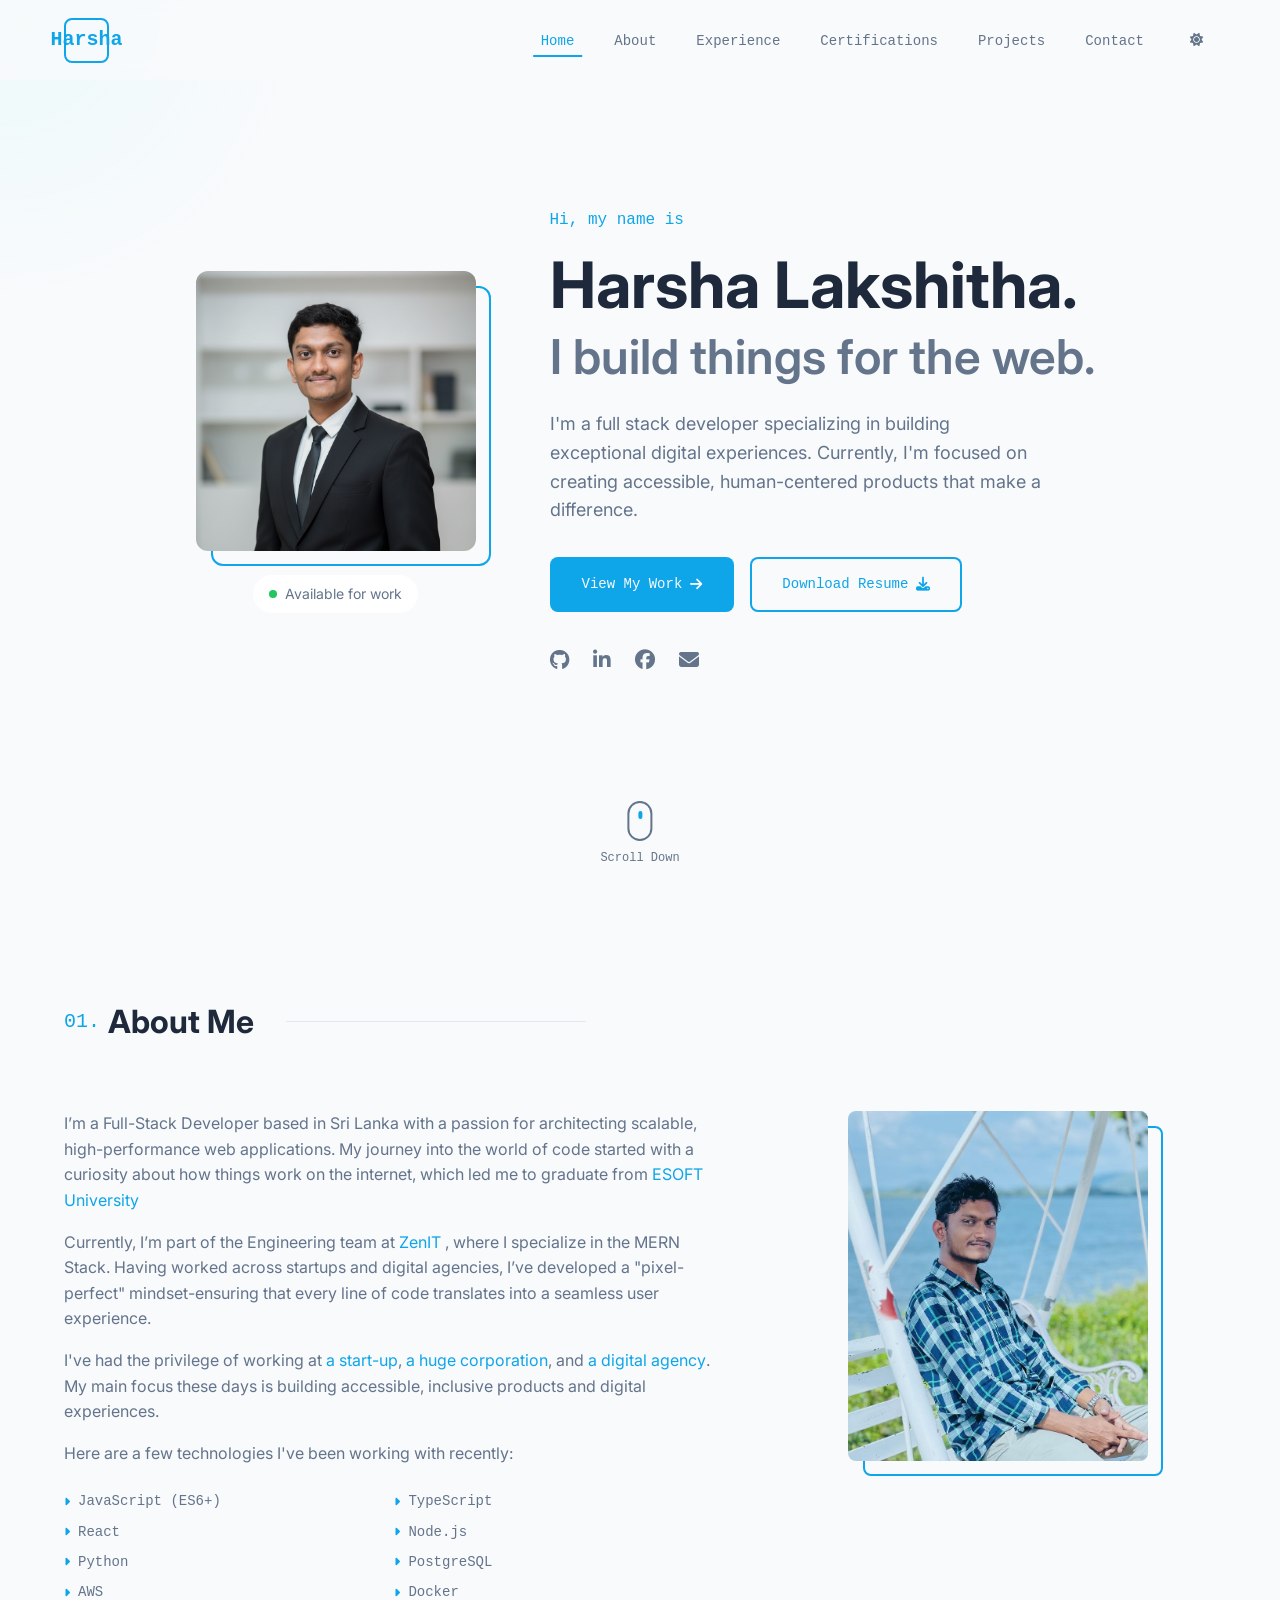
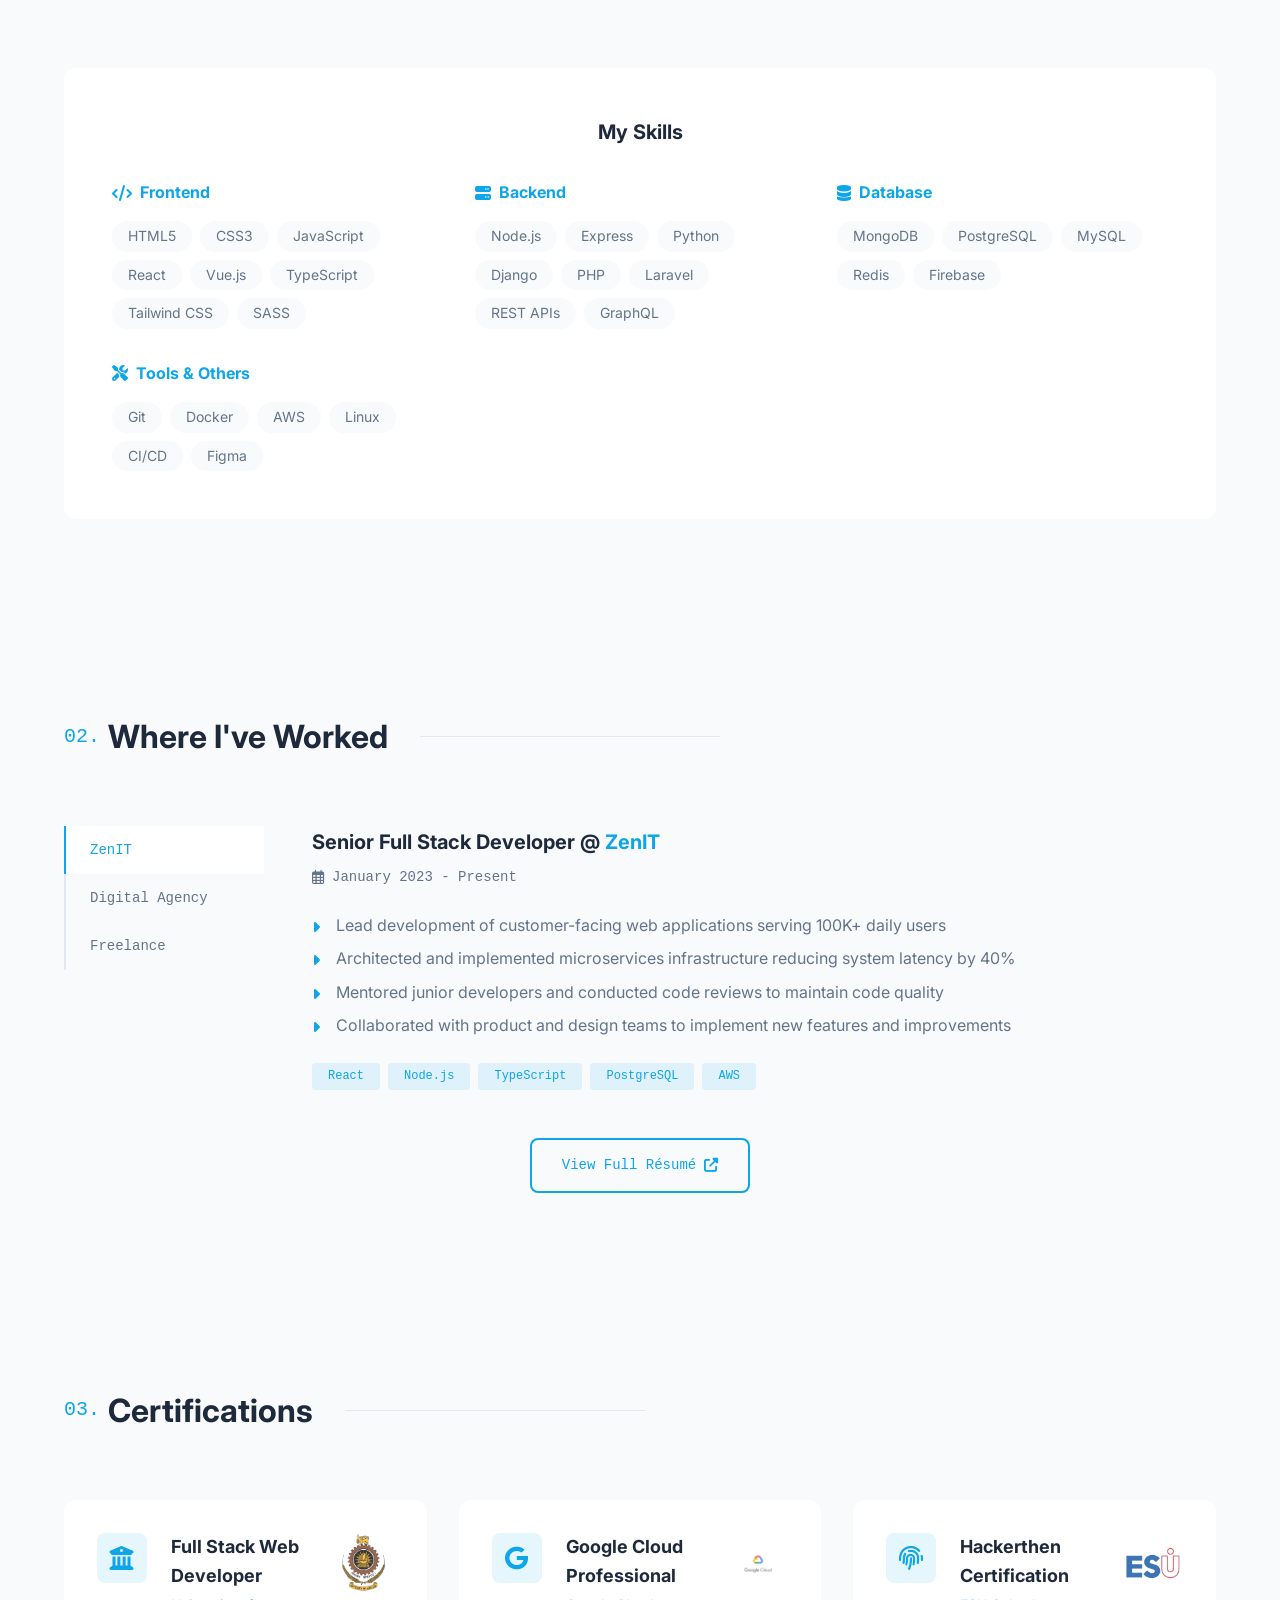
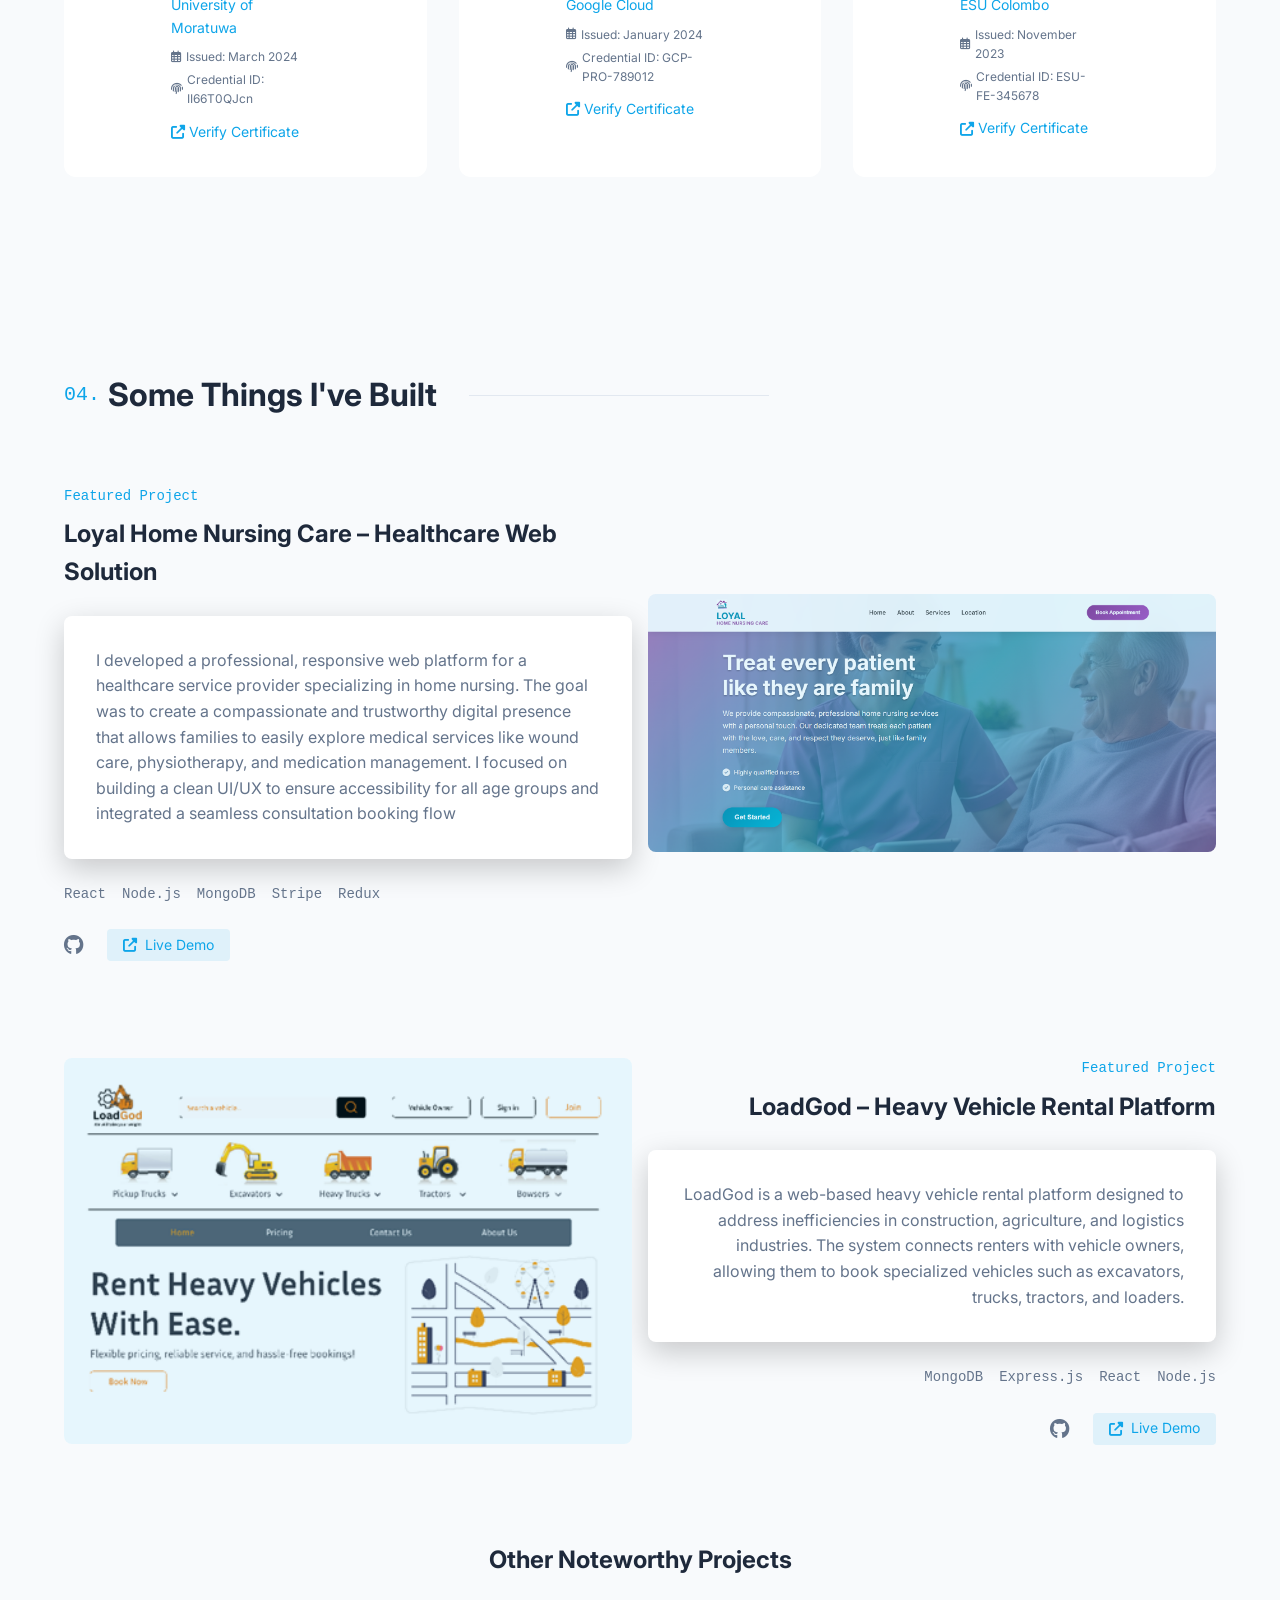
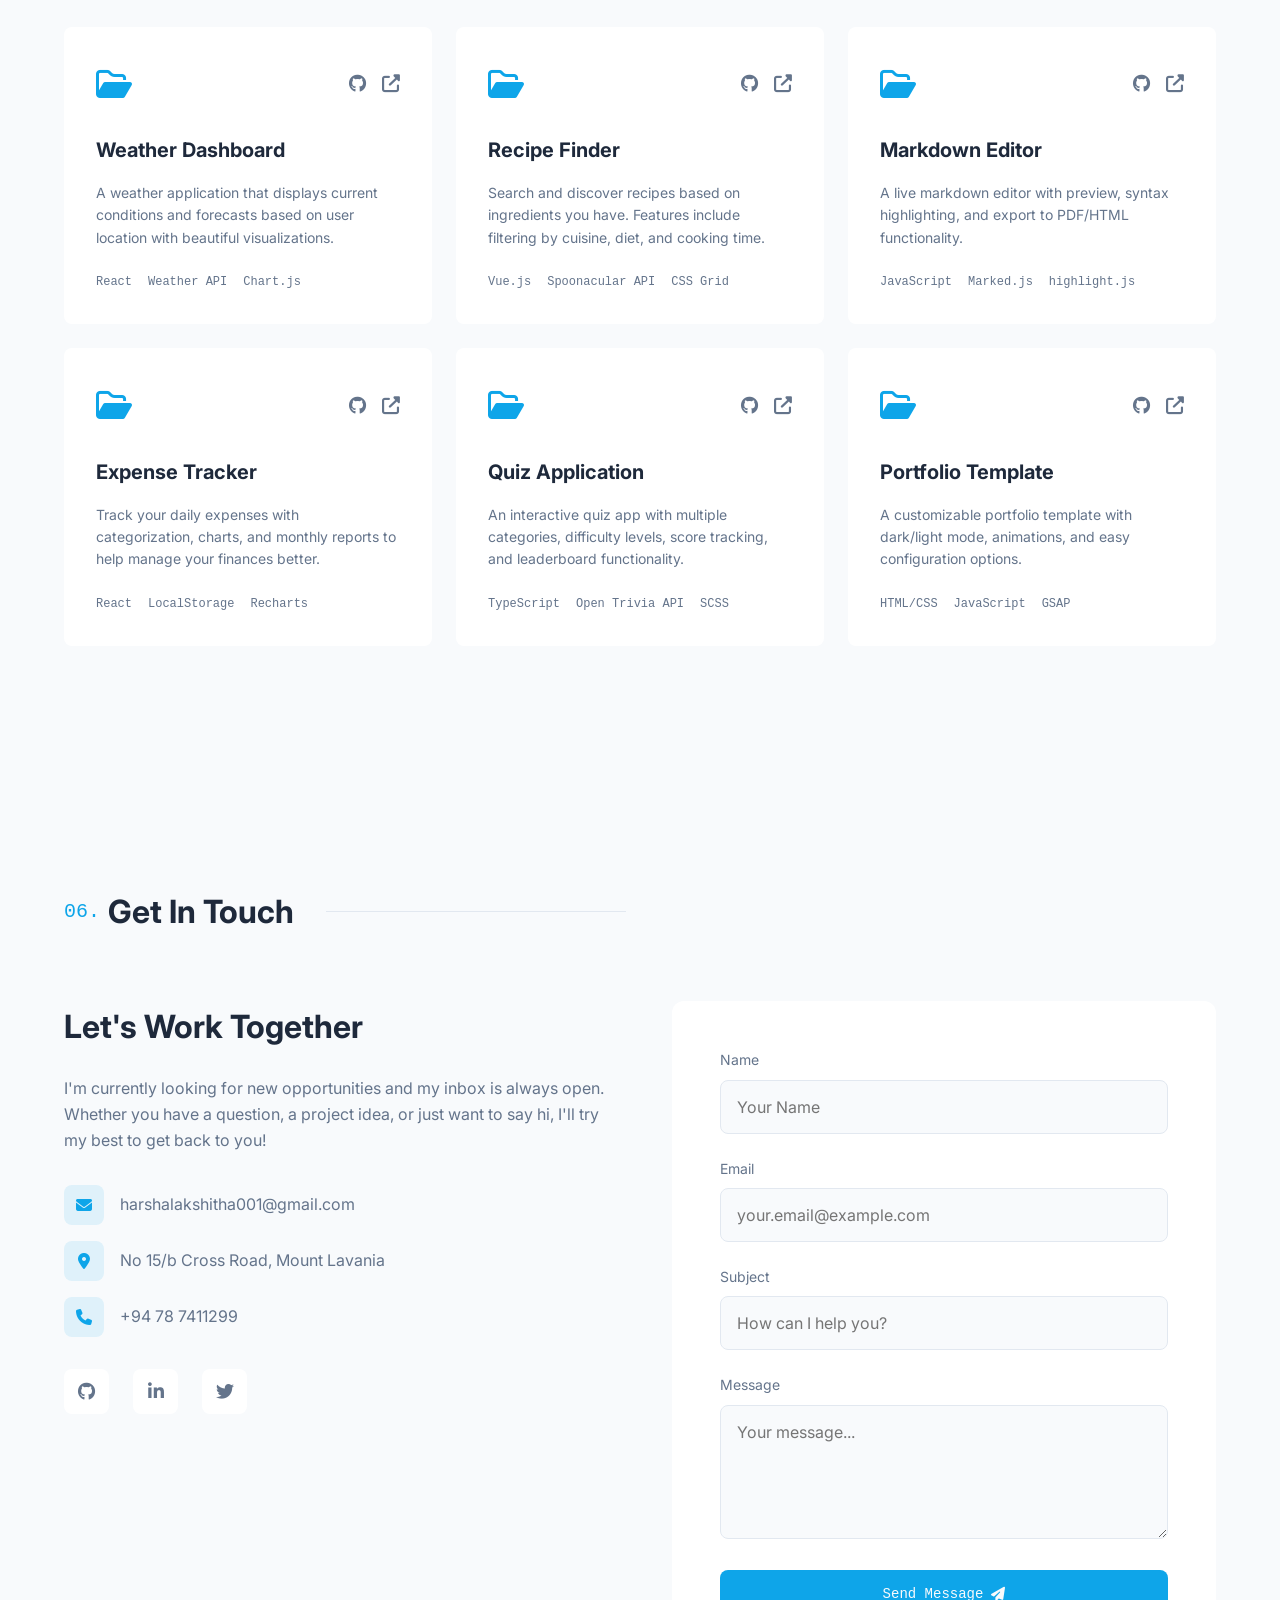
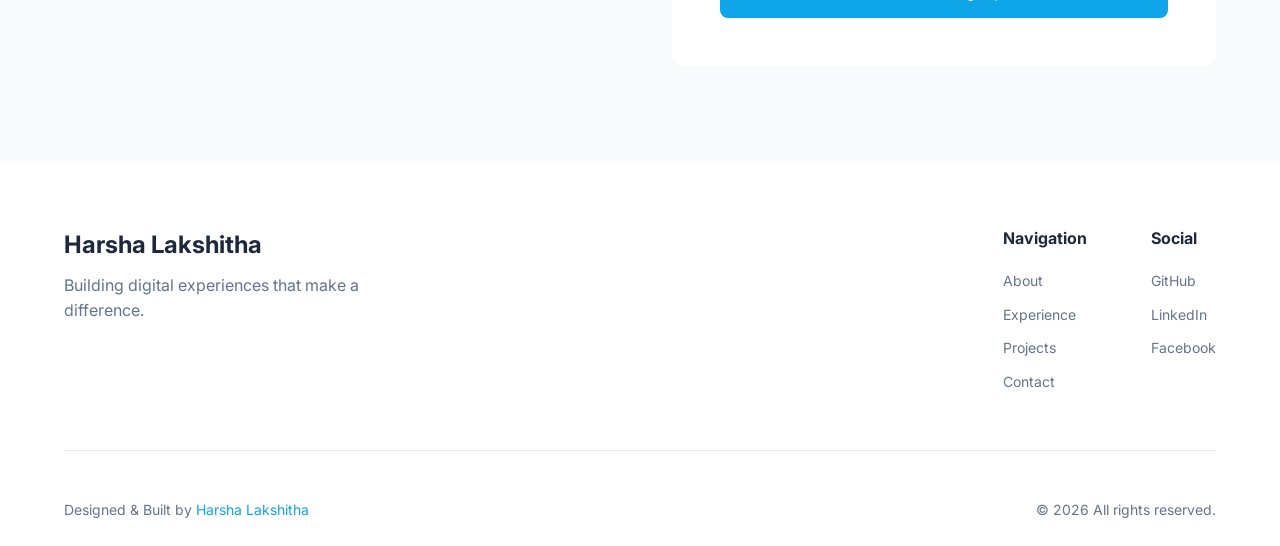
==== index.html @ 3d9934be "Hero name changed" ====
<!DOCTYPE html>
<html lang="en">
<head>
    <meta charset="UTF-8">
    <meta name="viewport" content="width=device-width, initial-scale=1.0">
    <meta name="description" content="Portfolio of Harsha Lakshitha - Full Stack Developer specializing in building exceptional digital experiences">
    <meta name="keywords" content="developer, portfolio, web developer, full stack, frontend, backend">
    <meta name="author" content="Harsha Lakshitha">
    
    <title>Harsha Lakshitha | Full Stack Developer</title>
    
    <!-- Favicon -->
    <link rel="icon" type="image/png" href="assets/images/favicon.png">
    
    <!-- Google Fonts - Inter -->
    <link rel="preconnect" href="https://fonts.googleapis.com">
    <link rel="preconnect" href="https://fonts.gstatic.com" crossorigin>
    <link href="https://fonts.googleapis.com/css2?family=Inter:wght@300;400;500;600;700&display=swap" rel="stylesheet">
    
    <!-- Font Awesome Icons -->
    <link rel="stylesheet" href="https://cdnjs.cloudflare.com/ajax/libs/font-awesome/6.4.0/css/all.min.css">
    
    <!-- Custom CSS -->
    <link rel="stylesheet" href="css/style.css">
</head>
<body>
    <!-- Loader -->
    <div class="loader" id="loader">
        <div class="loader-content">
            <div class="loader-spinner"></div>
            <p>Loading...</p>
        </div>
    </div>

    <!-- Cursor Effect -->
    <div class="cursor-glow" id="cursor-glow"></div>

    <!-- Navigation -->
    <nav class="navbar" id="navbar">
        <div class="nav-container">
            <a href="#home" class="nav-logo">
                <span class="logo-text">Harsha</span>
            </a>
            
            <button class="nav-toggle" id="nav-toggle" aria-label="Toggle navigation">
                <span class="hamburger"></span>
            </button>
            
            <ul class="nav-menu" id="nav-menu">
                <li class="nav-item">
                    <a href="#home" class="nav-link active" data-section="home">Home</a>
                </li>
                <li class="nav-item">
                    <a href="#about" class="nav-link" data-section="about">About</a>
                </li>
                <li class="nav-item">
                    <a href="#experience" class="nav-link" data-section="experience">Experience</a>
                </li>
                <li class="nav-item">
                    <a href="#certifications" class="nav-link" data-section="certifications">Certifications</a>
                </li>
                <li class="nav-item">
                    <a href="#projects" class="nav-link" data-section="projects">Projects</a>
                </li>
                <li class="nav-item">
                    <a href="#contact" class="nav-link" data-section="contact">Contact</a>
                </li>
                <li class="nav-item">
                    <button class="theme-toggle" id="theme-toggle" aria-label="Toggle theme">
                        <i class="fas fa-moon"></i>
                    </button>
                </li>
            </ul>
        </div>
    </nav>

    <!-- Main Content -->
    <main class="main-content">
        
        <!-- Hero Section -->
        <section class="hero section" id="home">
            <div class="container">
                <div class="hero-content">
                    <div class="hero-image-wrapper fade-in">
                        <div class="hero-image">
                            <img src="assets/images/profile.png" alt="Harsha Lakshitha - Full Stack Developer" id="profile-img">
                            <div class="image-border"></div>
                        </div>
                        <div class="status-badge">
                            <span class="status-dot"></span>
                            Available for work
                        </div>
                    </div>
                    
                    <div class="hero-text">
                        <p class="hero-greeting fade-in">Hi, my name is</p>
                        <h1 class="hero-title fade-in">Harsha Lakshitha.</h1>
                        <h2 class="hero-subtitle fade-in">I build things for the web.</h2>
                        <p class="hero-description fade-in">
                            I'm a full stack developer specializing in building exceptional digital experiences. 
                            Currently, I'm focused on creating accessible, human-centered products that make 
                            a difference.
                        </p>
                        
                        <div class="hero-cta fade-in">
                            <a href="#projects" class="btn btn-primary">
                                <span>View My Work</span>
                                <i class="fas fa-arrow-right"></i>
                            </a>
                            <a href="assets/images/resume.pdf" class="btn btn-outline" target="_blank">
                                <span>Download Resume</span>
                                <i class="fas fa-download"></i>
                            </a>
                        </div>
                        
                        <div class="hero-social fade-in">
                            <a href="https://github.com/Hrshaya2" target="_blank" rel="noopener noreferrer" aria-label="GitHub">
                                <i class="fab fa-github"></i>
                            </a>
                            <a href="https://www.linkedin.com/in/harsha-lakshitha/" target="_blank" rel="noopener noreferrer" aria-label="LinkedIn">
                                <i class="fab fa-linkedin-in"></i>
                            </a>
                            <a href="https://web.facebook.com/harshaya2" target="_blank" rel="noopener noreferrer" aria-label="Facebook">
                                <i class="fab fa-facebook"></i>
                            </a>
                            <a href="harshalakshitha001@gmail.com" aria-label="Email">
                                <i class="fas fa-envelope"></i>
                            </a>
                        </div>
                    </div>
                </div>
                
                <div class="scroll-indicator">
                    <div class="mouse">
                        <div class="wheel"></div>
                    </div>
                    <span>Scroll Down</span>
                </div>
            </div>
        </section>

        <!-- About Section -->
        <section class="about section" id="about">
            <div class="container">
                <h2 class="section-title fade-in">
                    <span class="title-number">01.</span>
                    About Me
                </h2>
                
                <div class="about-content">
                    <div class="about-text fade-in">
                        <p>
                            I’m a Full-Stack Developer based in Sri Lanka with a passion for architecting scalable,
                             high-performance web applications. My journey into the world of code started with a curiosity about 
                             how things work on the internet, which led me to graduate from <a href="https://www.esu.lk/" class="inline-link">ESOFT University</a>
                        </p>
                        <p> 
                            Currently, I’m part of the Engineering team at <a href="#" class="inline-link">ZenIT</a> , where I specialize in the MERN Stack. 
                            Having worked across startups and digital agencies, I’ve developed a "pixel-perfect" mindset-ensuring that every line of code translates into a seamless user experience.
                            
                        </p>
                        <p>
                            I've had the privilege of working at <a href="#" class="inline-link">a start-up</a>, 
                            <a href="#" class="inline-link">a huge corporation</a>, and 
                            <a href="#" class="inline-link">a digital agency</a>. My main focus these days is 
                            building accessible, inclusive products and digital experiences.
                        </p>
                        <p>Here are a few technologies I've been working with recently:</p>
                        
                        <ul class="skills-list">
                            <li><i class="fas fa-caret-right"></i> JavaScript (ES6+)</li>
                            <li><i class="fas fa-caret-right"></i> TypeScript</li>
                            <li><i class="fas fa-caret-right"></i> React</li>
                            <li><i class="fas fa-caret-right"></i> Node.js</li>
                            <li><i class="fas fa-caret-right"></i> Python</li>
                            <li><i class="fas fa-caret-right"></i> PostgreSQL</li>
                            <li><i class="fas fa-caret-right"></i> AWS</li>
                            <li><i class="fas fa-caret-right"></i> Docker</li>
                        </ul>
                    </div>
                    
                    <div class="about-image fade-in">
                        <div class="image-wrapper">
                            <img src="assets/images/about.jpg" alt="Harsha Lakshitha working">
                            <div class="image-overlay"></div>
                        </div>
                    </div>
                </div>
                
                <!-- Skills Section -->
                <div class="skills-section fade-in">
                    <h3 class="skills-title">My Skills</h3>
                    <div class="skills-grid">
                        <div class="skill-category">
                            <h4><i class="fas fa-code"></i> Frontend</h4>
                            <div class="skill-tags">
                                <span class="skill-tag">HTML5</span>
                                <span class="skill-tag">CSS3</span>
                                <span class="skill-tag">JavaScript</span>
                                <span class="skill-tag">React</span>
                                <span class="skill-tag">Vue.js</span>
                                <span class="skill-tag">TypeScript</span>
                                <span class="skill-tag">Tailwind CSS</span>
                                <span class="skill-tag">SASS</span>
                            </div>
                        </div>
                        <div class="skill-category">
                            <h4><i class="fas fa-server"></i> Backend</h4>
                            <div class="skill-tags">
                                <span class="skill-tag">Node.js</span>
                                <span class="skill-tag">Express</span>
                                <span class="skill-tag">Python</span>
                                <span class="skill-tag">Django</span>
                                <span class="skill-tag">PHP</span>
                                <span class="skill-tag">Laravel</span>
                                <span class="skill-tag">REST APIs</span>
                                <span class="skill-tag">GraphQL</span>
                            </div>
                        </div>
                        <div class="skill-category">
                            <h4><i class="fas fa-database"></i> Database</h4>
                            <div class="skill-tags">
                                <span class="skill-tag">MongoDB</span>
                                <span class="skill-tag">PostgreSQL</span>
                                <span class="skill-tag">MySQL</span>
                                <span class="skill-tag">Redis</span>
                                <span class="skill-tag">Firebase</span>
                            </div>
                        </div>
                        <div class="skill-category">
                            <h4><i class="fas fa-tools"></i> Tools & Others</h4>
                            <div class="skill-tags">
                                <span class="skill-tag">Git</span>
                                <span class="skill-tag">Docker</span>
                                <span class="skill-tag">AWS</span>
                                <span class="skill-tag">Linux</span>
                                <span class="skill-tag">CI/CD</span>
                                <span class="skill-tag">Figma</span>
                            </div>
                        </div>
                    </div>
                </div>
            </div>
        </section>

        <!-- Experience Section -->
        <section class="experience section" id="experience">
            <div class="container">
                <h2 class="section-title fade-in">
                    <span class="title-number">02.</span>
                    Where I've Worked
                </h2>
                
                <div class="experience-content fade-in">
                    <div class="experience-tabs">
                        <button class="tab-btn active" data-tab="job1">ZenIT</button>
                        <button class="tab-btn" data-tab="job3">Digital Agency</button>
                        <button class="tab-btn" data-tab="job4">Freelance</button>
                        <div class="tab-indicator"></div>
                    </div>
                    
                    <div class="experience-panels">
                        <div class="experience-panel active" id="job1">
                            <h3 class="job-title">
                                Senior Full Stack Developer 
                                <span class="company">@ <a href="#" target="_blank">ZenIT</a></span>
                            </h3>
                            <p class="job-duration">
                                <i class="far fa-calendar-alt"></i>
                                January 2023 - Present
                            </p>
                            <ul class="job-description">
                                <li>
                                    <i class="fas fa-caret-right"></i>
                                    Lead development of customer-facing web applications serving 100K+ daily users
                                </li>
                                <li>
                                    <i class="fas fa-caret-right"></i>
                                    Architected and implemented microservices infrastructure reducing system latency by 40%
                                </li>
                                <li>
                                    <i class="fas fa-caret-right"></i>
                                    Mentored junior developers and conducted code reviews to maintain code quality
                                </li>
                                <li>
                                    <i class="fas fa-caret-right"></i>
                                    Collaborated with product and design teams to implement new features and improvements
                                </li>
                            </ul>
                            <div class="job-tech">
                                <span>React</span>
                                <span>Node.js</span>
                                <span>TypeScript</span>
                                <span>PostgreSQL</span>
                                <span>AWS</span>
                            </div>
                        </div>
                        
                        
                        
                        <div class="experience-panel" id="job3">
                            <h3 class="job-title">
                                Frontend Developer 
                                <span class="company">@ <a href="#" target="_blank">Digital Agency</a></span>
                            </h3>
                            <p class="job-duration">
                                <i class="far fa-calendar-alt"></i>
                                March 2019 - May 2021
                            </p>
                            <ul class="job-description">
                                <li>
                                    <i class="fas fa-caret-right"></i>
                                    Developed and styled interactive web applications for clients
                                </li>
                                <li>
                                    <i class="fas fa-caret-right"></i>
                                    Collaborated with a small team of developers to create responsive websites
                                </li>
                                <li>
                                    <i class="fas fa-caret-right"></i>
                                    Ensured cross-browser compatibility and mobile responsiveness
                                </li>
                                <li>
                                    <i class="fas fa-caret-right"></i>
                                    Optimized applications for maximum speed and scalability
                                </li>
                            </ul>
                            <div class="job-tech">
                                <span>JavaScript</span>
                                <span>HTML/CSS</span>
                                <span>SASS</span>
                                <span>jQuery</span>
                                <span>WordPress</span>
                            </div>
                        </div>
                        
                        <div class="experience-panel" id="job4">
                            <h3 class="job-title">
                                Freelance Developer 
                                <span class="company">@ <a href="#" target="_blank">Self-Employed</a></span>
                            </h3>
                            <p class="job-duration">
                                <i class="far fa-calendar-alt"></i>
                                January 2018 - February 2019
                            </p>
                            <ul class="job-description">
                                <li>
                                    <i class="fas fa-caret-right"></i>
                                    Designed and developed custom websites for small businesses
                                </li>
                                <li>
                                    <i class="fas fa-caret-right"></i>
                                    Managed projects from concept to completion independently
                                </li>
                                <li>
                                    <i class="fas fa-caret-right"></i>
                                    Built e-commerce solutions using WordPress and WooCommerce
                                </li>
                                <li>
                                    <i class="fas fa-caret-right"></i>
                                    Provided ongoing maintenance and support for client websites
                                </li>
                            </ul>
                            <div class="job-tech">
                                <span>HTML/CSS</span>
                                <span>JavaScript</span>
                                <span>PHP</span>
                                <span>WordPress</span>
                                <span>MySQL</span>
                            </div>
                        </div>
                    </div>
                </div>
                
                <div class="resume-link fade-in">
                    <a href="assets/images/resume.pdf" class="btn btn-outline" target="_blank">
                        <span>View Full Résumé</span>
                        <i class="fas fa-external-link-alt"></i>
                    </a>
                </div>
            </div>
        </section>

        <!-- Certifications Section -->
        <section class="certifications section" id="certifications">
            <div class="container">
                <h2 class="section-title fade-in">
                    <span class="title-number">03.</span>
                    Certifications
                </h2>
                
                <div class="certifications-grid">
                    <div class="cert-card fade-in">
                        <div class="cert-icon">
                            <i class="fas fa-university"></i>
                        </div>
                        <div class="cert-content">
                            <h3>Full Stack Web Developer</h3>
                            <p class="cert-issuer">University of Moratuwa</p>
                            <p class="cert-date"><i class="far fa-calendar-alt"></i> Issued: March 2024</p>
                            <p class="cert-id"><i class="fas fa-fingerprint"></i> Credential ID: II66T0QJcn</p>
                            <a href="https://open.uom.lk/lms/mod/customcert/verify_certificate.php" class="cert-verify" target="_blank">
                                <i class="fas fa-external-link-alt"></i> Verify Certificate
                            </a>
                        </div>
                        <div class="cert-badge">
                            <img src="assets/images/Moratuwa.png" alt="University of Moratuwa Badge">
                        </div>
                    </div>
                    
                    <div class="cert-card fade-in">
                        <div class="cert-icon">
                            <i class="fab fa-google"></i>
                        </div>
                        <div class="cert-content">
                            <h3>Google Cloud Professional</h3>
                            <p class="cert-issuer">Google Cloud</p>
                            <p class="cert-date"><i class="far fa-calendar-alt"></i> Issued: January 2024</p>
                            <p class="cert-id"><i class="fas fa-fingerprint"></i> Credential ID: GCP-PRO-789012</p>
                            <a href="#" class="cert-verify" target="_blank">
                                <i class="fas fa-external-link-alt"></i> Verify Certificate
                            </a>
                        </div>
                        <div class="cert-badge">
                            <img src="assets/images/Google.png" alt="Google">
                        </div>
                    </div>
                    
                    <div class="cert-card fade-in">
                        <div class="cert-icon">
                            <i class="fas fa-fingerprint"></i>
                        </div>
                        <div class="cert-content">
                            <h3>Hackerthen Certification</h3>
                            <p class="cert-issuer">ESU Colombo</p>
                            <p class="cert-date"><i class="far fa-calendar-alt"></i> Issued: November 2023</p>
                            <p class="cert-id"><i class="fas fa-fingerprint"></i> Credential ID: ESU-FE-345678</p>
                            <a href="#" class="cert-verify" target="_blank">
                                <i class="fas fa-external-link-alt"></i> Verify Certificate
                            </a>
                        </div>
                        <div class="cert-badge">
                            <img src="assets/images/esu.webp" alt="ESU Badge">
                        </div>
                    </div>
                </div>
            </div>
        </section>

        <!-- Projects Section -->
        <section class="projects section" id="projects">
            <div class="container">
                <h2 class="section-title fade-in">
                    <span class="title-number">04.</span>
                    Some Things I've Built
                </h2>
                
                <!-- Featured Projects -->
                <div class="featured-projects">
                    
                    <article class="featured-project fade-in">
                        <div class="project-content">
                            <p class="project-overline">Featured Project</p>
                            <h3 class="project-title">
                                <a href="#" target="_blank">Loyal Home Nursing Care – Healthcare Web Solution</a>
                            </h3>
                            <div class="project-description">
                                <p>
                                    I developed a professional, responsive web platform for a healthcare service provider specializing in home nursing. 
                                    The goal was to create a compassionate and trustworthy digital presence that allows families to easily explore medical services like wound care, physiotherapy, and medication management. 
                                    I focused on building a clean UI/UX to ensure accessibility for all age groups and integrated a seamless consultation booking flow
                                </p>
                            </div>
                            <ul class="project-tech-list">
                                <li>React</li>
                                <li>Node.js</li>
                                <li>MongoDB</li>
                                <li>Stripe</li>
                                <li>Redux</li>
                            </ul>
                            <div class="project-links">
                                <a href="https://github.com/Hrshaya2/loyalhomenursingcare" target="_blank" aria-label="GitHub Repository">
                                    <i class="fab fa-github"></i>
                                </a>
                                <a href="https://loyalhomenursingcare.page/" target="_blank" aria-label="Live Demo" class="live-link">
                                    <i class="fas fa-external-link-alt"></i>
                                    <span>Live Demo</span>
                                </a>
                            </div>
                        </div>
                        <div class="project-image">
                            <a href="#" target="_blank">
                                <img src="assets/images/project1.png" alt="Loyal Home Nursing Care Screenshot">
                                <div class="image-overlay"></div>
                            </a>
                        </div>
                    </article>
                    
                    <article class="featured-project fade-in">
                        <div class="project-content">
                            <p class="project-overline">Featured Project</p>
                            <h3 class="project-title">
                                <a href="#" target="_blank">LoadGod – Heavy Vehicle Rental Platform</a>
                            </h3>
                            <div class="project-description">
                                <p>
                                    LoadGod is a web-based heavy vehicle rental platform designed to address inefficiencies in construction, agriculture, and logistics industries. 
                                    The system connects renters with vehicle owners, allowing them to book specialized vehicles such as excavators, trucks, tractors, and loaders.

                                </p>
                            </div>
                            <ul class="project-tech-list">
                                <li>MongoDB</li>
                                <li>Express.js</li>
                                <li>React</li>
                                <li>Node.js</li>
                            </ul>
                            <div class="project-links">
                                <a href="http://github.com/Hrshaya2/Loadgod2" target="_blank" aria-label="GitHub Repository">
                                    <i class="fab fa-github"></i>
                                </a>
                                <a href="#" target="_blank" aria-label="Live Demo" class="live-link">
                                    <i class="fas fa-external-link-alt"></i>
                                    <span>Live Demo</span>
                                </a>
                            </div>
                        </div>
                        <div class="project-image">
                            <a href="#" target="_blank">
                                <img src="assets/images/project2.png" alt="LoadGod – Heavy Vehicle Rental Platform Screenshot">
                                <div class="image-overlay"></div>
                            </a>
                        </div>
                    </article>
                </div>
                
                <!-- Other Projects Grid -->
                <h3 class="other-projects-title fade-in">Other Noteworthy Projects</h3>
                
                <div class="projects-grid">
                    <article class="project-card fade-in">
                        <div class="card-header">
                            <div class="folder-icon">
                                <i class="far fa-folder-open"></i>
                            </div>
                            <div class="card-links">
                                <a href="#" target="_blank" aria-label="GitHub">
                                    <i class="fab fa-github"></i>
                                </a>
                                <a href="#" target="_blank" aria-label="Live Demo" class="live-link">
                                    <i class="fas fa-external-link-alt"></i>
                                </a>
                            </div>
                        </div>
                        <h4 class="card-title">
                            <a href="#" target="_blank">Weather Dashboard</a>
                        </h4>
                        <p class="card-description">
                            A weather application that displays current conditions and forecasts based on 
                            user location with beautiful visualizations.
                        </p>
                        <ul class="card-tech">
                            <li>React</li>
                            <li>Weather API</li>
                            <li>Chart.js</li>
                        </ul>
                    </article>
                    
                    <article class="project-card fade-in">
                        <div class="card-header">
                            <div class="folder-icon">
                                <i class="far fa-folder-open"></i>
                            </div>
                            <div class="card-links">
                                <a href="#" target="_blank" aria-label="GitHub">
                                    <i class="fab fa-github"></i>
                                </a>
                                <a href="#" target="_blank" aria-label="Live Demo" class="live-link">
                                    <i class="fas fa-external-link-alt"></i>
                                </a>
                            </div>
                        </div>
                        <h4 class="card-title">
                            <a href="#" target="_blank">Recipe Finder</a>
                        </h4>
                        <p class="card-description">
                            Search and discover recipes based on ingredients you have. Features include 
                            filtering by cuisine, diet, and cooking time.
                        </p>
                        <ul class="card-tech">
                            <li>Vue.js</li>
                            <li>Spoonacular API</li>
                            <li>CSS Grid</li>
                        </ul>
                    </article>
                    
                    <article class="project-card fade-in">
                        <div class="card-header">
                            <div class="folder-icon">
                                <i class="far fa-folder-open"></i>
                            </div>
                            <div class="card-links">
                                <a href="#" target="_blank" aria-label="GitHub">
                                    <i class="fab fa-github"></i>
                                </a>
                                <a href="#" target="_blank" aria-label="Live Demo" class="live-link">
                                    <i class="fas fa-external-link-alt"></i>
                                </a>
                            </div>
                        </div>
                        <h4 class="card-title">
                            <a href="#" target="_blank">Markdown Editor</a>
                        </h4>
                        <p class="card-description">
                            A live markdown editor with preview, syntax highlighting, and export to 
                            PDF/HTML functionality.
                        </p>
                        <ul class="card-tech">
                            <li>JavaScript</li>
                            <li>Marked.js</li>
                            <li>highlight.js</li>
                        </ul>
                    </article>
                    
                    <article class="project-card fade-in">
                        <div class="card-header">
                            <div class="folder-icon">
                                <i class="far fa-folder-open"></i>
                            </div>
                            <div class="card-links">
                                <a href="#" target="_blank" aria-label="GitHub">
                                    <i class="fab fa-github"></i>
                                </a>
                                <a href="#" target="_blank" aria-label="Live Demo" class="live-link">
                                    <i class="fas fa-external-link-alt"></i>
                                </a>
                            </div>
                        </div>
                        <h4 class="card-title">
                            <a href="#" target="_blank">Expense Tracker</a>
                        </h4>
                        <p class="card-description">
                            Track your daily expenses with categorization, charts, and monthly reports 
                            to help manage your finances better.
                        </p>
                        <ul class="card-tech">
                            <li>React</li>
                            <li>LocalStorage</li>
                            <li>Recharts</li>
                        </ul>
                    </article>
                    
                    <article class="project-card fade-in">
                        <div class="card-header">
                            <div class="folder-icon">
                                <i class="far fa-folder-open"></i>
                            </div>
                            <div class="card-links">
                                <a href="#" target="_blank" aria-label="GitHub">
                                    <i class="fab fa-github"></i>
                                </a>
                                <a href="#" target="_blank" aria-label="Live Demo" class="live-link">
                                    <i class="fas fa-external-link-alt"></i>
                                </a>
                            </div>
                        </div>
                        <h4 class="card-title">
                            <a href="#" target="_blank">Quiz Application</a>
                        </h4>
                        <p class="card-description">
                            An interactive quiz app with multiple categories, difficulty levels, 
                            score tracking, and leaderboard functionality.
                        </p>
                        <ul class="card-tech">
                            <li>TypeScript</li>
                            <li>Open Trivia API</li>
                            <li>SCSS</li>
                        </ul>
                    </article>
                    
                    <article class="project-card fade-in">
                        <div class="card-header">
                            <div class="folder-icon">
                                <i class="far fa-folder-open"></i>
                            </div>
                            <div class="card-links">
                                <a href="#" target="_blank" aria-label="GitHub">
                                    <i class="fab fa-github"></i>
                                </a>
                                <a href="#" target="_blank" aria-label="Live Demo" class="live-link">
                                    <i class="fas fa-external-link-alt"></i>
                                </a>
                            </div>
                        </div>
                        <h4 class="card-title">
                            <a href="#" target="_blank">Portfolio Template</a>
                        </h4>
                        <p class="card-description">
                            A customizable portfolio template with dark/light mode, animations, 
                            and easy configuration options.
                        </p>
                        <ul class="card-tech">
                            <li>HTML/CSS</li>
                            <li>JavaScript</li>
                            <li>GSAP</li>
                        </ul>
                    </article>
                </div>
            </div>
        </section>


        <!-- Contact Section -->
        <section class="contact section" id="contact">
            <div class="container">
                <h2 class="section-title fade-in">
                    <span class="title-number">06.</span>
                    Get In Touch
                </h2>
                
                <div class="contact-content">
                    <div class="contact-text fade-in">
                        <h3>Let's Work Together</h3>
                        <p>
                            I'm currently looking for new opportunities and my inbox is always open. 
                            Whether you have a question, a project idea, or just want to say hi, 
                            I'll try my best to get back to you!
                        </p>
                        
                        <div class="contact-info">
                            <div class="contact-item">
                                <i class="fas fa-envelope"></i>
                                <a href="mailto:hello@johndoe.com">harshalakshitha001@gmail.com</a>
                            </div>
                            <div class="contact-item">
                                <i class="fas fa-map-marker-alt"></i>
                                <span>No 15/b Cross Road, Mount Lavania</span>
                            </div>
                            <div class="contact-item">
                                <i class="fas fa-phone"></i>
                                <a href="tel:+94787411299">+94 78 7411299</a>
                            </div>
                        </div>
                        
                        <div class="contact-social">
                            <a href="https://github.com/" target="_blank" aria-label="GitHub">
                                <i class="fab fa-github"></i>
                            </a>
                            <a href="https://linkedin.com/" target="_blank" aria-label="LinkedIn">
                                <i class="fab fa-linkedin-in"></i>
                            </a>
                            <a href="https://twitter.com/" target="_blank" aria-label="Twitter">
                                <i class="fab fa-twitter"></i>
                            </a>
                        </div>
                    </div>
                    
                    <form class="contact-form fade-in" id="contact-form">
                        <div class="form-group">
                            <label for="name">Name</label>
                            <input type="text" id="name" name="name" placeholder="Your Name" required>
                        </div>
                        <div class="form-group">
                            <label for="email">Email</label>
                            <input type="email" id="email" name="email" placeholder="your.email@example.com" required>
                        </div>
                        <div class="form-group">
                            <label for="subject">Subject</label>
                            <input type="text" id="subject" name="subject" placeholder="How can I help you?">
                        </div>
                        <div class="form-group">
                            <label for="message">Message</label>
                            <textarea id="message" name="message" rows="5" placeholder="Your message..." required></textarea>
                        </div>
                        <button type="submit" class="btn btn-primary">
                            <span>Send Message</span>
                            <i class="fas fa-paper-plane"></i>
                        </button>
                    </form>
                </div>
            </div>
        </section>
        
    </main>

    <!-- Footer -->
    <footer class="footer">
        <div class="container">
            <div class="footer-content">
                <div class="footer-left">
                    <a href="#home" class="footer-logo">Harsha Lakshitha</a>
                    <p>Building digital experiences that make a difference.</p>
                </div>
                
                <div class="footer-links">
                    <div class="footer-column">
                        <h4>Navigation</h4>
                        <ul>
                            <li><a href="#about">About</a></li>
                            <li><a href="#experience">Experience</a></li>
                            <li><a href="#projects">Projects</a></li>
                            <li><a href="#contact">Contact</a></li>
                        </ul>
                    </div>
                    <div class="footer-column">
                        <h4>Social</h4>
                        <ul>
                            <li><a href="https://github.com/Hrshaya2" target="_blank">GitHub</a></li>
                            <li><a href="https://www.linkedin.com/in/harsha-lakshitha/" target="_blank">LinkedIn</a></li>
                            <li><a href="https://web.facebook.com/harshaya2" target="_blank" rel="noopener noreferrer" aria-label="Facebook">Facebook</a></li>
                        </ul>
                    </div>
                </div>
            </div>
            
            <div class="footer-bottom">
                <p>
                    Designed & Built by <a href="#home">Harsha Lakshitha</a>
                </p>
                <p class="copyright">
                    &copy; <span id="current-year"></span> All rights reserved.
                </p>
            </div>
        </div>
    </footer>

    <!-- Back to Top Button -->
    <button class="back-to-top" id="back-to-top" aria-label="Back to top">
        <i class="fas fa-arrow-up"></i>
    </button>

    <!-- JavaScript -->
    <script src="js/script.js"></script>
</body>
</html>
---- css/style.css ----
/* ===================================
   Portfolio Website - Main Stylesheet
   Author: Harsha Lakshitha
   Version: 1.0
   =================================== */

/* ===================================
   CSS Variables (Custom Properties)
   =================================== */
:root {
    /* Colors - Dark Theme (Default) */
    --color-bg: #0a192f;
    --color-bg-light: #112240;
    --color-bg-lighter: #1d3461;
    --color-primary: #60f452;
    --color-primary-tint: rgba(100, 255, 218, 0.1);
    --color-text: #ccd6f6;
    --color-text-light: #8892b0;
    --color-text-lighter: #a8b2d1;
    --color-white: #e6f1ff;
    --color-heading: #ccd6f6;
    
    /* Typography */
    --font-primary: 'Inter', -apple-system, BlinkMacSystemFont, 'Segoe UI', Roboto, sans-serif;
    --font-mono: 'SF Mono', 'Fira Code', 'Fira Mono', monospace;
    
    /* Font Sizes */
    --fs-xs: 0.75rem;
    --fs-sm: 0.875rem;
    --fs-md: 1rem;
    --fs-lg: 1.125rem;
    --fs-xl: 1.25rem;
    --fs-2xl: 1.5rem;
    --fs-3xl: 2rem;
    --fs-4xl: 2.5rem;
    --fs-5xl: 3rem;
    --fs-6xl: 4rem;
    
    /* Spacing */
    --spacing-xs: 0.25rem;
    --spacing-sm: 0.5rem;
    --spacing-md: 1rem;
    --spacing-lg: 1.5rem;
    --spacing-xl: 2rem;
    --spacing-2xl: 3rem;
    --spacing-3xl: 4rem;
    --spacing-4xl: 6rem;
    
    /* Border Radius */
    --radius-sm: 4px;
    --radius-md: 8px;
    --radius-lg: 12px;
    --radius-xl: 20px;
    --radius-full: 50%;
    
    /* Shadows */
    --shadow-sm: 0 2px 4px rgba(0, 0, 0, 0.1);
    --shadow-md: 0 4px 6px rgba(0, 0, 0, 0.15);
    --shadow-lg: 0 10px 30px rgba(0, 0, 0, 0.2);
    --shadow-xl: 0 20px 50px rgba(0, 0, 0, 0.3);
    
    /* Transitions */
    --transition-fast: 0.15s ease;
    --transition-base: 0.25s ease;
    --transition-slow: 0.4s ease;
    --transition-slower: 0.6s ease;
    
    /* Z-index */
    --z-dropdown: 100;
    --z-sticky: 200;
    --z-fixed: 300;
    --z-modal: 400;
    --z-tooltip: 500;
    
    /* Container */
    --container-max: 1200px;
    --container-padding: 1.5rem;
    
    /* Header */
    --header-height: 80px;
}

/* Light Theme */
[data-theme="light"] {
    --color-bg: #f8fafc;
    --color-bg-light: #ffffff;
    --color-bg-lighter: #e2e8f0;
    --color-primary: #0ea5e9;
    --color-primary-tint: rgba(14, 165, 233, 0.1);
    --color-text: #334155;
    --color-text-light: #64748b;
    --color-text-lighter: #475569;
    --color-white: #1e293b;
    --color-heading: #1e293b;
}

/* ===================================
   Reset & Base Styles
   =================================== */
*,
*::before,
*::after {
    margin: 0;
    padding: 0;
    box-sizing: border-box;
}

html {
    scroll-behavior: smooth;
    font-size: 16px;
}

body {
    font-family: var(--font-primary);
    background-color: var(--color-bg);
    color: var(--color-text);
    line-height: 1.6;
    overflow-x: hidden;
    -webkit-font-smoothing: antialiased;
    -moz-osx-font-smoothing: grayscale;
}

body.no-scroll {
    overflow: hidden;
}

a {
    text-decoration: none;
    color: inherit;
    transition: var(--transition-base);
}

ul, ol {
    list-style: none;
}

img {
    max-width: 100%;
    height: auto;
    display: block;
}

button {
    font-family: inherit;
    cursor: pointer;
    border: none;
    background: none;
}

input, textarea {
    font-family: inherit;
    font-size: inherit;
}

/* ===================================
   Utility Classes
   =================================== */
.container {
    max-width: var(--container-max);
    margin: 0 auto;
    padding: 0 var(--container-padding);
}

.section {
    padding: var(--spacing-4xl) 0;
}

.section-title {
    display: flex;
    align-items: center;
    font-size: var(--fs-3xl);
    font-weight: 700;
    color: var(--color-heading);
    margin-bottom: var(--spacing-3xl);
    white-space: nowrap;
}

.section-title::after {
    content: '';
    display: block;
    height: 1px;
    width: 300px;
    background-color: var(--color-bg-lighter);
    margin-left: var(--spacing-xl);
}

.title-number {
    font-family: var(--font-mono);
    font-size: var(--fs-xl);
    font-weight: 400;
    color: var(--color-primary);
    margin-right: var(--spacing-sm);
}

.inline-link {
    color: var(--color-primary);
    position: relative;
}

.inline-link::after {
    content: '';
    position: absolute;
    bottom: 0;
    left: 0;
    width: 100%;
    height: 1px;
    background-color: var(--color-primary);
    transform: scaleX(0);
    transform-origin: right;
    transition: transform var(--transition-base);
}

.inline-link:hover::after {
    transform: scaleX(1);
    transform-origin: left;
}

/* ===================================
   Loader
   =================================== */
.loader {
    position: fixed;
    top: 0;
    left: 0;
    width: 100%;
    height: 100%;
    background-color: var(--color-bg);
    display: flex;
    align-items: center;
    justify-content: center;
    z-index: 9999;
    transition: opacity var(--transition-slow), visibility var(--transition-slow);
}

.loader.hidden {
    opacity: 0;
    visibility: hidden;
}

.loader-content {
    text-align: center;
}

.loader-spinner {
    width: 50px;
    height: 50px;
    border: 3px solid var(--color-bg-lighter);
    border-top-color: var(--color-primary);
    border-radius: 50%;
    animation: spin 1s linear infinite;
    margin: 0 auto var(--spacing-md);
}

.loader-content p {
    font-family: var(--font-mono);
    font-size: var(--fs-sm);
    color: var(--color-primary);
}

@keyframes spin {
    to {
        transform: rotate(360deg);
    }
}

/* ===================================
   Cursor Glow Effect
   =================================== */
.cursor-glow {
    position: fixed;
    width: 600px;
    height: 600px;
    border-radius: 50%;
    pointer-events: none;
    background: radial-gradient(circle, rgba(100, 255, 218, 0.08) 0%, transparent 70%);
    transform: translate(-50%, -50%);
    z-index: -1;
    transition: opacity var(--transition-base);
    opacity: 0;
}

.cursor-glow.active {
    opacity: 1;
}

/* ===================================
   Navigation
   =================================== */
.navbar {
    position: fixed;
    top: 0;
    left: 0;
    width: 100%;
    height: var(--header-height);
    background-color: rgba(10, 25, 47, 0.85);
    backdrop-filter: blur(10px);
    z-index: var(--z-fixed);
    transition: var(--transition-base);
}

[data-theme="light"] .navbar {
    background-color: rgba(248, 250, 252, 0.85);
}

.navbar.scrolled {
    height: 70px;
    box-shadow: var(--shadow-lg);
}

.nav-container {
    display: flex;
    align-items: center;
    justify-content: space-between;
    height: 100%;
    max-width: var(--container-max);
    margin: 0 auto;
    padding: 0 var(--container-padding);
}

.nav-logo {
    font-size: var(--fs-xl);
    font-weight: 700;
    color: var(--color-primary);
}

.logo-text {
    display: inline-block;
    width: 45px;
    height: 45px;
    border: 2px solid var(--color-primary);
    border-radius: var(--radius-md);
    display: flex;
    align-items: center;
    justify-content: center;
    font-family: var(--font-mono);
    transition: var(--transition-base);
}

.logo-text:hover {
    background-color: var(--color-primary-tint);
}

.nav-menu {
    display: flex;
    align-items: center;
    gap: var(--spacing-lg);
}

.nav-link {
    font-family: var(--font-mono);
    font-size: var(--fs-sm);
    color: var(--color-text-light);
    padding: var(--spacing-sm);
    position: relative;
}

.nav-link:hover,
.nav-link.active {
    color: var(--color-primary);
}

.nav-link::before {
    content: '';
    position: absolute;
    bottom: 0;
    left: 50%;
    transform: translateX(-50%);
    width: 0;
    height: 2px;
    background-color: var(--color-primary);
    transition: var(--transition-base);
}

.nav-link:hover::before,
.nav-link.active::before {
    width: 100%;
}

/* Theme Toggle */
.theme-toggle {
    width: 40px;
    height: 40px;
    border-radius: var(--radius-full);
    color: var(--color-text-light);
    display: flex;
    align-items: center;
    justify-content: center;
    transition: var(--transition-base);
}

.theme-toggle:hover {
    color: var(--color-primary);
    background-color: var(--color-primary-tint);
}

/* Mobile Navigation Toggle */
.nav-toggle {
    display: none;
    width: 30px;
    height: 30px;
    position: relative;
    z-index: calc(var(--z-fixed) + 10);
    cursor: pointer;
    background: transparent;
    border: none;
    padding: 0;
    flex-shrink: 0;
}

.hamburger,
.hamburger::before,
.hamburger::after {
    position: absolute;
    width: 100%;
    height: 3px;
    background-color: var(--color-primary);
    transition: var(--transition-base);
    border-radius: 2px;
    left: 0;
}

.hamburger {
    top: 50%;
    transform: translateY(-50%);
}

.hamburger::before {
    content: '';
    top: -9px;
}

.hamburger::after {
    content: '';
    top: 9px;
}

.nav-toggle.active .hamburger {
    background-color: transparent;
}

.nav-toggle.active .hamburger::before {
    top: 0;
    transform: rotate(45deg);
}

.nav-toggle.active .hamburger::after {
    top: 0;
    transform: rotate(-45deg);
}

/* ===================================
   Buttons
   =================================== */
.btn {
    display: inline-flex;
    align-items: center;
    gap: var(--spacing-sm);
    padding: var(--spacing-md) var(--spacing-xl);
    font-family: var(--font-mono);
    font-size: var(--fs-sm);
    font-weight: 500;
    border-radius: var(--radius-md);
    transition: var(--transition-base);
    cursor: pointer;
}

.btn-primary {
    background-color: var(--color-primary);
    color: var(--color-bg);
}

.btn-primary:hover {
    background-color: transparent;
    color: var(--color-primary);
    box-shadow: inset 0 0 0 2px var(--color-primary);
}

.btn-outline {
    background-color: transparent;
    color: var(--color-primary);
    box-shadow: inset 0 0 0 2px var(--color-primary);
}

.btn-outline:hover {
    background-color: var(--color-primary-tint);
}

/* ===================================
   Hero Section
   =================================== */
.hero {
    min-height: 100vh;
    display: flex;
    align-items: center;
    padding-top: var(--header-height);
}

.hero-content {
    display: grid;
    grid-template-columns: 300px 1fr;
    gap: var(--spacing-3xl);
    align-items: center;
}

/* Profile Image */
.hero-image-wrapper {
    display: flex;
    flex-direction: column;
    align-items: center;
    gap: var(--spacing-lg);
}

.hero-image {
    position: relative;
    width: 280px;
    height: 280px;
}

.hero-image img {
    width: 100%;
    height: 100%;
    object-fit: cover;
    border-radius: var(--radius-lg);
    filter: grayscale(20%);
    transition: var(--transition-base);
}

.hero-image:hover img {
    filter: grayscale(0);
}

.image-border {
    position: absolute;
    top: 15px;
    left: 15px;
    width: 100%;
    height: 100%;
    border: 2px solid var(--color-primary);
    border-radius: var(--radius-lg);
    z-index: -1;
    transition: var(--transition-base);
}

.hero-image:hover .image-border {
    top: 10px;
    left: 10px;
}

.status-badge {
    display: flex;
    align-items: center;
    gap: var(--spacing-sm);
    padding: var(--spacing-sm) var(--spacing-md);
    background-color: var(--color-bg-light);
    border-radius: var(--radius-xl);
    font-size: var(--fs-sm);
    color: var(--color-text-light);
}

.status-dot {
    width: 8px;
    height: 8px;
    background-color: #22c55e;
    border-radius: 50%;
    animation: pulse 2s infinite;
}

@keyframes pulse {
    0%, 100% {
        opacity: 1;
        transform: scale(1);
    }
    50% {
        opacity: 0.5;
        transform: scale(1.2);
    }
}

/* Hero Text */
.hero-text {
    max-width: 600px;
}

.hero-greeting {
    font-family: var(--font-mono);
    font-size: var(--fs-md);
    color: var(--color-primary);
    margin-bottom: var(--spacing-md);
}

.hero-title {
    font-size: clamp(var(--fs-4xl), 8vw, var(--fs-6xl));
    font-weight: 700;
    color: var(--color-heading);
    line-height: 1.1;
    margin-bottom: var(--spacing-sm);
}

.hero-subtitle {
    font-size: clamp(var(--fs-2xl), 5vw, var(--fs-5xl));
    font-weight: 600;
    color: var(--color-text-light);
    line-height: 1.2;
    margin-bottom: var(--spacing-lg);
}

.hero-description {
    font-size: var(--fs-lg);
    color: var(--color-text-light);
    max-width: 500px;
    margin-bottom: var(--spacing-xl);
}

.hero-cta {
    display: flex;
    flex-wrap: wrap;
    gap: var(--spacing-md);
    margin-bottom: var(--spacing-xl);
}

.hero-social {
    display: flex;
    gap: var(--spacing-lg);
}

.hero-social a {
    font-size: var(--fs-xl);
    color: var(--color-text-light);
    transition: var(--transition-base);
}

.hero-social a:hover {
    color: var(--color-primary);
    transform: translateY(-3px);
}

/* Scroll Indicator */
.scroll-indicator {
    position: absolute;
    bottom: var(--spacing-xl);
    left: 50%;
    transform: translateX(-50%);
    display: flex;
    flex-direction: column;
    align-items: center;
    gap: var(--spacing-sm);
    animation: bounce 2s infinite;
}

.mouse {
    width: 25px;
    height: 40px;
    border: 2px solid var(--color-text-light);
    border-radius: 20px;
    display: flex;
    justify-content: center;
    padding-top: 8px;
}

.wheel {
    width: 4px;
    height: 8px;
    background-color: var(--color-primary);
    border-radius: 2px;
    animation: scroll 2s infinite;
}

.scroll-indicator span {
    font-size: var(--fs-xs);
    color: var(--color-text-light);
    font-family: var(--font-mono);
}

@keyframes bounce {
    0%, 100% {
        transform: translateX(-50%) translateY(0);
    }
    50% {
        transform: translateX(-50%) translateY(10px);
    }
}

@keyframes scroll {
    0%, 100% {
        opacity: 1;
        transform: translateY(0);
    }
    50% {
        opacity: 0.5;
        transform: translateY(5px);
    }
}

/* ===================================
   About Section
   =================================== */
.about-content {
    display: grid;
    grid-template-columns: 3fr 2fr;
    gap: var(--spacing-3xl);
    margin-bottom: var(--spacing-3xl);
}

.about-text p {
    margin-bottom: var(--spacing-md);
    color: var(--color-text-light);
}

.skills-list {
    display: grid;
    grid-template-columns: repeat(2, 1fr);
    gap: var(--spacing-sm);
    margin-top: var(--spacing-lg);
}

.skills-list li {
    font-family: var(--font-mono);
    font-size: var(--fs-sm);
    color: var(--color-text-light);
    display: flex;
    align-items: center;
    gap: var(--spacing-sm);
}

.skills-list li i {
    color: var(--color-primary);
    font-size: var(--fs-xs);
}

/* About Image */
.about-image .image-wrapper {
    position: relative;
    max-width: 300px;
    margin: 0 auto;
}

.about-image img {
    width: 100%;
    border-radius: var(--radius-md);
    filter: grayscale(20%);
    transition: var(--transition-base);
}

.about-image:hover img {
    filter: grayscale(0);
}

.about-image .image-overlay {
    position: absolute;
    top: 0;
    left: 0;
    width: 100%;
    height: 100%;
    background-color: var(--color-primary-tint);
    border-radius: var(--radius-md);
    transition: var(--transition-base);
}

.about-image:hover .image-overlay {
    background-color: transparent;
}

.about-image .image-wrapper::after {
    content: '';
    position: absolute;
    top: 15px;
    left: 15px;
    width: 100%;
    height: 100%;
    border: 2px solid var(--color-primary);
    border-radius: var(--radius-md);
    z-index: -1;
    transition: var(--transition-base);
}

.about-image:hover .image-wrapper::after {
    top: 10px;
    left: 10px;
}

/* Skills Section */
.skills-section {
    background-color: var(--color-bg-light);
    padding: var(--spacing-2xl);
    border-radius: var(--radius-lg);
}

.skills-title {
    font-size: var(--fs-xl);
    color: var(--color-heading);
    margin-bottom: var(--spacing-xl);
    text-align: center;
}

.skills-grid {
    display: grid;
    grid-template-columns: repeat(auto-fit, minmax(250px, 1fr));
    gap: var(--spacing-xl);
}

.skill-category h4 {
    font-size: var(--fs-md);
    color: var(--color-primary);
    margin-bottom: var(--spacing-md);
    display: flex;
    align-items: center;
    gap: var(--spacing-sm);
}

.skill-tags {
    display: flex;
    flex-wrap: wrap;
    gap: var(--spacing-sm);
}

.skill-tag {
    padding: var(--spacing-xs) var(--spacing-md);
    background-color: var(--color-bg);
    color: var(--color-text-light);
    font-size: var(--fs-sm);
    border-radius: var(--radius-xl);
    transition: var(--transition-base);
}

.skill-tag:hover {
    color: var(--color-primary);
    background-color: var(--color-primary-tint);
}

/* ===================================
   Experience Section
   =================================== */
.experience-content {
    display: flex;
    gap: var(--spacing-2xl);
}

.experience-tabs {
    display: flex;
    flex-direction: column;
    position: relative;
    min-width: 200px;
}

.tab-btn {
    padding: var(--spacing-md) var(--spacing-lg);
    font-family: var(--font-mono);
    font-size: var(--fs-sm);
    color: var(--color-text-light);
    text-align: left;
    background-color: transparent;
    border-left: 2px solid var(--color-bg-lighter);
    transition: var(--transition-base);
}

.tab-btn:hover {
    background-color: var(--color-bg-light);
    color: var(--color-primary);
}

.tab-btn.active {
    color: var(--color-primary);
    border-left-color: var(--color-primary);
    background-color: var(--color-bg-light);
}

.experience-panels {
    flex: 1;
}

.experience-panel {
    display: none;
}

.experience-panel.active {
    display: block;
    animation: fadeIn var(--transition-base);
}

@keyframes fadeIn {
    from {
        opacity: 0;
        transform: translateY(10px);
    }
    to {
        opacity: 1;
        transform: translateY(0);
    }
}

.job-title {
    font-size: var(--fs-xl);
    color: var(--color-heading);
    margin-bottom: var(--spacing-sm);
}

.job-title .company a {
    color: var(--color-primary);
}

.job-title .company a:hover {
    text-decoration: underline;
}

.job-duration {
    font-family: var(--font-mono);
    font-size: var(--fs-sm);
    color: var(--color-text-light);
    margin-bottom: var(--spacing-lg);
    display: flex;
    align-items: center;
    gap: var(--spacing-sm);
}

.job-description {
    margin-bottom: var(--spacing-lg);
}

.job-description li {
    display: flex;
    gap: var(--spacing-md);
    margin-bottom: var(--spacing-sm);
    color: var(--color-text-light);
}

.job-description li i {
    color: var(--color-primary);
    margin-top: 6px;
    flex-shrink: 0;
}

.job-tech {
    display: flex;
    flex-wrap: wrap;
    gap: var(--spacing-sm);
}

.job-tech span {
    padding: var(--spacing-xs) var(--spacing-md);
    background-color: var(--color-primary-tint);
    color: var(--color-primary);
    font-family: var(--font-mono);
    font-size: var(--fs-xs);
    border-radius: var(--radius-sm);
}

.resume-link {
    text-align: center;
    margin-top: var(--spacing-2xl);
}

/* ===================================
   Certifications Section
   =================================== */
.certifications-grid {
    display: grid;
    grid-template-columns: repeat(auto-fit, minmax(350px, 1fr));
    gap: var(--spacing-xl);
}

.cert-card {
    display: grid;
    grid-template-columns: auto 1fr auto;
    gap: var(--spacing-lg);
    padding: var(--spacing-xl);
    background-color: var(--color-bg-light);
    border-radius: var(--radius-lg);
    border: 1px solid transparent;
    transition: var(--transition-base);
}

.cert-card:hover {
    border-color: var(--color-primary);
    transform: translateY(-5px);
    box-shadow: var(--shadow-lg);
}

.cert-icon {
    width: 50px;
    height: 50px;
    display: flex;
    align-items: center;
    justify-content: center;
    font-size: var(--fs-2xl);
    color: var(--color-primary);
    background-color: var(--color-primary-tint);
    border-radius: var(--radius-md);
}

.cert-content h3 {
    font-size: var(--fs-lg);
    color: var(--color-heading);
    margin-bottom: var(--spacing-xs);
}

.cert-issuer {
    color: var(--color-primary);
    font-size: var(--fs-sm);
    margin-bottom: var(--spacing-sm);
}

.cert-date,
.cert-id {
    font-size: var(--fs-xs);
    color: var(--color-text-light);
    display: flex;
    align-items: center;
    gap: var(--spacing-xs);
    margin-bottom: var(--spacing-xs);
}

.cert-verify {
    display: inline-flex;
    align-items: center;
    gap: var(--spacing-xs);
    font-size: var(--fs-sm);
    color: var(--color-primary);
    margin-top: var(--spacing-sm);
}

.cert-verify:hover {
    text-decoration: underline;
}

.cert-badge {
    width: 60px;
    height: 60px;
    display: flex;
    align-items: center;
    justify-content: center;
}

.cert-badge img {
    max-width: 100%;
    max-height: 100%;
    object-fit: contain;
    opacity: 0.8;
    transition: var(--transition-base);
}

.cert-card:hover .cert-badge img {
    opacity: 1;
}

/* ===================================
   Projects Section
   =================================== */
.featured-projects {
    margin-bottom: var(--spacing-3xl);
}

.featured-project {
    display: grid;
    grid-template-columns: 1fr 1fr;
    gap: var(--spacing-md);
    align-items: center;
    margin-bottom: var(--spacing-4xl);
}

.featured-project:nth-child(even) {
    direction: rtl;
}

.featured-project:nth-child(even) > * {
    direction: ltr;
}

.featured-project:nth-child(even) .project-content {
    text-align: right;
}

.featured-project:nth-child(even) .project-tech-list,
.featured-project:nth-child(even) .project-links {
    justify-content: flex-end;
}

.project-overline {
    font-family: var(--font-mono);
    font-size: var(--fs-sm);
    color: var(--color-primary);
    margin-bottom: var(--spacing-sm);
}

.project-title {
    font-size: var(--fs-2xl);
    color: var(--color-heading);
    margin-bottom: var(--spacing-lg);
}

.project-title a:hover {
    color: var(--color-primary);
}

.project-description {
    padding: var(--spacing-xl);
    background-color: var(--color-bg-light);
    border-radius: var(--radius-md);
    margin-bottom: var(--spacing-lg);
    box-shadow: var(--shadow-lg);
}

.project-description p {
    color: var(--color-text-light);
}

.project-tech-list {
    display: flex;
    flex-wrap: wrap;
    gap: var(--spacing-md);
    margin-bottom: var(--spacing-lg);
}

.project-tech-list li {
    font-family: var(--font-mono);
    font-size: var(--fs-sm);
    color: var(--color-text-light);
}

.project-links {
    display: flex;
    gap: var(--spacing-lg);
}

.project-links a {
    font-size: var(--fs-xl);
    color: var(--color-text-light);
    transition: var(--transition-base);
}

.project-links a:hover {
    color: var(--color-primary);
}

.project-links .live-link {
    display: flex;
    align-items: center;
    gap: var(--spacing-sm);
    font-size: var(--fs-sm);
    padding: var(--spacing-xs) var(--spacing-md);
    background-color: var(--color-primary-tint);
    border-radius: var(--radius-sm);
    color: var(--color-primary);
}

.project-links .live-link:hover {
    background-color: var(--color-primary);
    color: var(--color-bg);
}

.project-image {
    position: relative;
    border-radius: var(--radius-md);
    overflow: hidden;
}

.project-image img {
    width: 100%;
    height: 100%;
    object-fit: cover;
    transition: var(--transition-base);
}

.project-image .image-overlay {
    position: absolute;
    top: 0;
    left: 0;
    width: 100%;
    height: 100%;
    background-color: var(--color-primary-tint);
    transition: var(--transition-base);
}

.project-image:hover .image-overlay {
    background-color: transparent;
}

.project-image:hover img {
    transform: scale(1.05);
}

/* Other Projects */
.other-projects-title {
    font-size: var(--fs-2xl);
    color: var(--color-heading);
    text-align: center;
    margin-bottom: var(--spacing-2xl);
}

.projects-grid {
    display: grid;
    grid-template-columns: repeat(auto-fit, minmax(300px, 1fr));
    gap: var(--spacing-lg);
    margin-bottom: var(--spacing-2xl);
}

.project-card {
    padding: var(--spacing-xl);
    background-color: var(--color-bg-light);
    border-radius: var(--radius-md);
    transition: var(--transition-base);
    display: flex;
    flex-direction: column;
}

.project-card:hover {
    transform: translateY(-7px);
    box-shadow: var(--shadow-lg);
}

.card-header {
    display: flex;
    justify-content: space-between;
    align-items: center;
    margin-bottom: var(--spacing-lg);
}

.folder-icon {
    font-size: var(--fs-3xl);
    color: var(--color-primary);
}

.card-links {
    display: flex;
    gap: var(--spacing-md);
}

.card-links a {
    font-size: var(--fs-lg);
    color: var(--color-text-light);
    transition: var(--transition-base);
}

.card-links a:hover {
    color: var(--color-primary);
}

.card-title {
    font-size: var(--fs-xl);
    color: var(--color-heading);
    margin-bottom: var(--spacing-md);
}

.card-title a:hover {
    color: var(--color-primary);
}

.card-description {
    color: var(--color-text-light);
    font-size: var(--fs-sm);
    margin-bottom: var(--spacing-lg);
    flex-grow: 1;
}

.card-tech {
    display: flex;
    flex-wrap: wrap;
    gap: var(--spacing-md);
}

.card-tech li {
    font-family: var(--font-mono);
    font-size: var(--fs-xs);
    color: var(--color-text-light);
}

.view-archive {
    text-align: center;
}

/* ===================================
   Writing Section
   =================================== */
.articles-grid {
    display: grid;
    grid-template-columns: repeat(auto-fit, minmax(320px, 1fr));
    gap: var(--spacing-xl);
}

.article-card {
    background-color: var(--color-bg-light);
    border-radius: var(--radius-lg);
    overflow: hidden;
    transition: var(--transition-base);
}

.article-card:hover {
    transform: translateY(-5px);
    box-shadow: var(--shadow-lg);
}

.article-image {
    position: relative;
    height: 200px;
    overflow: hidden;
}

.article-image img {
    width: 100%;
    height: 100%;
    object-fit: cover;
    transition: var(--transition-base);
}

.article-image .image-overlay {
    position: absolute;
    top: 0;
    left: 0;
    width: 100%;
    height: 100%;
    background: linear-gradient(to bottom, transparent 50%, rgba(0, 0, 0, 0.7) 100%);
}

.article-card:hover .article-image img {
    transform: scale(1.05);
}

.article-content {
    padding: var(--spacing-xl);
}

.article-date {
    font-family: var(--font-mono);
    font-size: var(--fs-xs);
    color: var(--color-primary);
    margin-bottom: var(--spacing-sm);
    display: block;
}

.article-title {
    font-size: var(--fs-lg);
    color: var(--color-heading);
    margin-bottom: var(--spacing-md);
    line-height: 1.4;
}

.article-title a:hover {
    color: var(--color-primary);
}

.article-excerpt {
    font-size: var(--fs-sm);
    color: var(--color-text-light);
    margin-bottom: var(--spacing-md);
}

.read-more {
    font-family: var(--font-mono);
    font-size: var(--fs-sm);
    color: var(--color-primary);
    display: inline-flex;
    align-items: center;
    gap: var(--spacing-sm);
}

.read-more:hover {
    gap: var(--spacing-md);
}

/* ===================================
   Contact Section
   =================================== */
.contact-content {
    display: grid;
    grid-template-columns: 1fr 1fr;
    gap: var(--spacing-3xl);
}

.contact-text h3 {
    font-size: var(--fs-3xl);
    color: var(--color-heading);
    margin-bottom: var(--spacing-lg);
}

.contact-text > p {
    color: var(--color-text-light);
    margin-bottom: var(--spacing-xl);
}

.contact-info {
    margin-bottom: var(--spacing-xl);
}

.contact-item {
    display: flex;
    align-items: center;
    gap: var(--spacing-md);
    margin-bottom: var(--spacing-md);
    color: var(--color-text-light);
}

.contact-item i {
    width: 40px;
    height: 40px;
    display: flex;
    align-items: center;
    justify-content: center;
    background-color: var(--color-primary-tint);
    color: var(--color-primary);
    border-radius: var(--radius-md);
}

.contact-item a:hover {
    color: var(--color-primary);
}

.contact-social {
    display: flex;
    gap: var(--spacing-lg);
}

.contact-social a {
    width: 45px;
    height: 45px;
    display: flex;
    align-items: center;
    justify-content: center;
    background-color: var(--color-bg-light);
    color: var(--color-text-light);
    border-radius: var(--radius-md);
    font-size: var(--fs-lg);
    transition: var(--transition-base);
}

.contact-social a:hover {
    background-color: var(--color-primary);
    color: var(--color-bg);
    transform: translateY(-3px);
}

/* Contact Form */
.contact-form {
    background-color: var(--color-bg-light);
    padding: var(--spacing-2xl);
    border-radius: var(--radius-lg);
}

.form-group {
    margin-bottom: var(--spacing-lg);
}

.form-group label {
    display: block;
    font-size: var(--fs-sm);
    color: var(--color-text-light);
    margin-bottom: var(--spacing-sm);
}

.form-group input,
.form-group textarea {
    width: 100%;
    padding: var(--spacing-md);
    background-color: var(--color-bg);
    border: 1px solid var(--color-bg-lighter);
    border-radius: var(--radius-md);
    color: var(--color-text);
    transition: var(--transition-base);
}

.form-group input:focus,
.form-group textarea:focus {
    outline: none;
    border-color: var(--color-primary);
    box-shadow: 0 0 0 3px var(--color-primary-tint);
}

.form-group textarea {
    resize: vertical;
    min-height: 120px;
}

.contact-form .btn {
    width: 100%;
    justify-content: center;
}

/* ===================================
   Footer
   =================================== */
.footer {
    background-color: var(--color-bg-light);
    padding: var(--spacing-3xl) 0 var(--spacing-lg);
}

.footer-content {
    display: grid;
    grid-template-columns: 1fr auto;
    gap: var(--spacing-3xl);
    margin-bottom: var(--spacing-2xl);
    padding-bottom: var(--spacing-2xl);
    border-bottom: 1px solid var(--color-bg-lighter);
}

.footer-logo {
    font-size: var(--fs-2xl);
    font-weight: 700;
    color: var(--color-heading);
}

.footer-left p {
    color: var(--color-text-light);
    margin-top: var(--spacing-sm);
    max-width: 300px;
}

.footer-links {
    display: flex;
    gap: var(--spacing-3xl);
}

.footer-column h4 {
    font-size: var(--fs-md);
    color: var(--color-heading);
    margin-bottom: var(--spacing-md);
}

.footer-column ul li {
    margin-bottom: var(--spacing-sm);
}

.footer-column a {
    color: var(--color-text-light);
    font-size: var(--fs-sm);
}

.footer-column a:hover {
    color: var(--color-primary);
}

.footer-bottom {
    display: flex;
    justify-content: space-between;
    align-items: center;
    flex-wrap: wrap;
    gap: var(--spacing-md);
}

.footer-bottom p {
    font-size: var(--fs-sm);
    color: var(--color-text-light);
}

.footer-bottom a {
    color: var(--color-primary);
}

.footer-bottom a:hover {
    text-decoration: underline;
}

/* ===================================
   Back to Top Button
   =================================== */
.back-to-top {
    position: fixed;
    bottom: 30px;
    right: 30px;
    width: 50px;
    height: 50px;
    background-color: var(--color-primary);
    color: var(--color-bg);
    border-radius: var(--radius-full);
    display: flex;
    align-items: center;
    justify-content: center;
    font-size: var(--fs-lg);
    opacity: 0;
    visibility: hidden;
    transform: translateY(20px);
    transition: var(--transition-base);
    z-index: var(--z-fixed);
    box-shadow: var(--shadow-lg);
}

.back-to-top.visible {
    opacity: 1;
    visibility: visible;
    transform: translateY(0);
}

.back-to-top:hover {
    transform: translateY(-5px);
    box-shadow: var(--shadow-xl);
}

/* ===================================
   Animations
   =================================== */
.fade-in {
    opacity: 0;
    transform: translateY(30px);
    transition: opacity var(--transition-slower), transform var(--transition-slower);
}

.fade-in.visible {
    opacity: 1;
    transform: translateY(0);
}

/* Staggered animation delays */
.fade-in:nth-child(1) { transition-delay: 0.1s; }
.fade-in:nth-child(2) { transition-delay: 0.2s; }
.fade-in:nth-child(3) { transition-delay: 0.3s; }
.fade-in:nth-child(4) { transition-delay: 0.4s; }
.fade-in:nth-child(5) { transition-delay: 0.5s; }
.fade-in:nth-child(6) { transition-delay: 0.6s; }

/* ===================================
   Responsive Design
   =================================== */

/* Large Devices (Desktops, less than 1200px) */
@media (max-width: 1200px) {
    .section-title::after {
        width: 200px;
    }
    
    .hero-content {
        grid-template-columns: 250px 1fr;
        gap: var(--spacing-2xl);
    }
    
    .hero-image {
        width: 230px;
        height: 230px;
    }
}

/* Medium Devices (Tablets, less than 992px) */
@media (max-width: 992px) {
    .nav-container {
        padding: 0 var(--spacing-md);
    }
    
    .nav-menu {
        position: fixed;
        top: 0;
        right: -100%;
        width: 100%;
        max-width: 400px;
        height: 100vh;
        background-color: var(--color-bg-light);
        flex-direction: column;
        justify-content: center;
        align-items: center;
        gap: var(--spacing-xl);
        transition: var(--transition-base);
        box-shadow: var(--shadow-xl);
        z-index: var(--z-fixed);
    }
    
    .nav-menu.active {
        right: 0;
    }
    
    .nav-toggle {
        display: flex;
        align-items: center;
        justify-content: center;
    }
    
    .hero-content {
        grid-template-columns: 1fr;
        text-align: center;
    }
    
    .hero-image-wrapper {
        order: -1;
    }
    
    .hero-text {
        max-width: 100%;
    }
    
    .hero-description {
        margin-left: auto;
        margin-right: auto;
    }
    
    .hero-cta {
        justify-content: center;
    }
    
    .hero-social {
        justify-content: center;
    }
    
    .about-content {
        grid-template-columns: 1fr;
    }
    
    .about-image {
        order: -1;
        margin-bottom: var(--spacing-xl);
    }
    
    .experience-content {
        flex-direction: column;
    }
    
    .experience-tabs {
        flex-direction: row;
        overflow-x: auto;
        min-width: 100%;
    }
    
    .tab-btn {
        border-left: none;
        border-bottom: 2px solid var(--color-bg-lighter);
        white-space: nowrap;
    }
    
    .tab-btn.active {
        border-bottom-color: var(--color-primary);
    }
    
    .featured-project,
    .featured-project:nth-child(even) {
        grid-template-columns: 1fr;
        direction: ltr;
    }
    
    .featured-project:nth-child(even) .project-content {
        text-align: left;
    }
    
    .featured-project:nth-child(even) .project-tech-list,
    .featured-project:nth-child(even) .project-links {
        justify-content: flex-start;
    }
    
    .project-image {
        height: 300px;
    }
    
    .contact-content {
        grid-template-columns: 1fr;
    }
    
    .footer-content {
        grid-template-columns: 1fr;
        text-align: center;
    }
    
    .footer-left p {
        max-width: 100%;
    }
    
    .footer-links {
        justify-content: center;
    }
    
    .footer-bottom {
        justify-content: center;
        text-align: center;
    }
}

/* Small Devices (Landscape phones, less than 768px) */
@media (max-width: 768px) {
    :root {
        --spacing-4xl: 4rem;
    }
    
    .section-title {
        font-size: var(--fs-2xl);
    }
    
    .section-title::after {
        width: 100px;
    }
    
    .hero-image {
        width: 200px;
        height: 200px;
    }
    
    .certifications-grid {
        grid-template-columns: 1fr;
    }
    
    .cert-card {
        grid-template-columns: auto 1fr;
    }
    
    .cert-badge {
        display: none;
    }
    
    .projects-grid {
        grid-template-columns: 1fr;
    }
    
    .articles-grid {
        grid-template-columns: 1fr;
    }
}

/* Extra Small Devices (Portrait phones, less than 576px) */
@media (max-width: 576px) {
    :root {
        --container-padding: 1rem;
        --spacing-4xl: 3rem;
    }
    
    .nav-container {
        padding: 0 1rem;
    }
    
    .logo-text {
        width: 40px;
        height: 40px;
        font-size: var(--fs-sm);
    }
    
    .nav-toggle {
        width: 28px;
        height: 28px;
    }
    
    .hamburger,
    .hamburger::before,
    .hamburger::after {
        height: 2px;
    }
    
    .hamburger::before {
        top: -7px;
    }
    
    .hamburger::after {
        top: 7px;
    }
    
    .hero-title {
        font-size: var(--fs-3xl);
    }
    
    .hero-subtitle {
        font-size: var(--fs-xl);
    }
    
    .hero-cta {
        flex-direction: column;
    }
    
    .btn {
        width: 100%;
        justify-content: center;
    }
    
    .skills-list {
        grid-template-columns: 1fr;
    }
    
    .skills-grid {
        grid-template-columns: 1fr;
    }
    
    .project-description {
        padding: var(--spacing-md);
    }
    
    .contact-form {
        padding: var(--spacing-lg);
    }
    
    .footer-links {
        flex-direction: column;
        gap: var(--spacing-xl);
    }
    
    .scroll-indicator {
        display: none;
    }
    
    .back-to-top {
        bottom: 20px;
        right: 20px;
        width: 45px;
        height: 45px;
    }
}

/* Reduced Motion */
@media (prefers-reduced-motion: reduce) {
    *,
    *::before,
    *::after {
        animation-duration: 0.01ms !important;
        animation-iteration-count: 1 !important;
        transition-duration: 0.01ms !important;
    }
    
    html {
        scroll-behavior: auto;
    }
    
    .fade-in {
        opacity: 1;
        transform: none;
    }
}

/* Print Styles */
@media print {
    .navbar,
    .back-to-top,
    .scroll-indicator,
    .cursor-glow,
    .loader {
        display: none;
    }
    
    body {
        background-color: white;
        color: black;
    }
    
    .section {
        page-break-inside: avoid;
    }
}
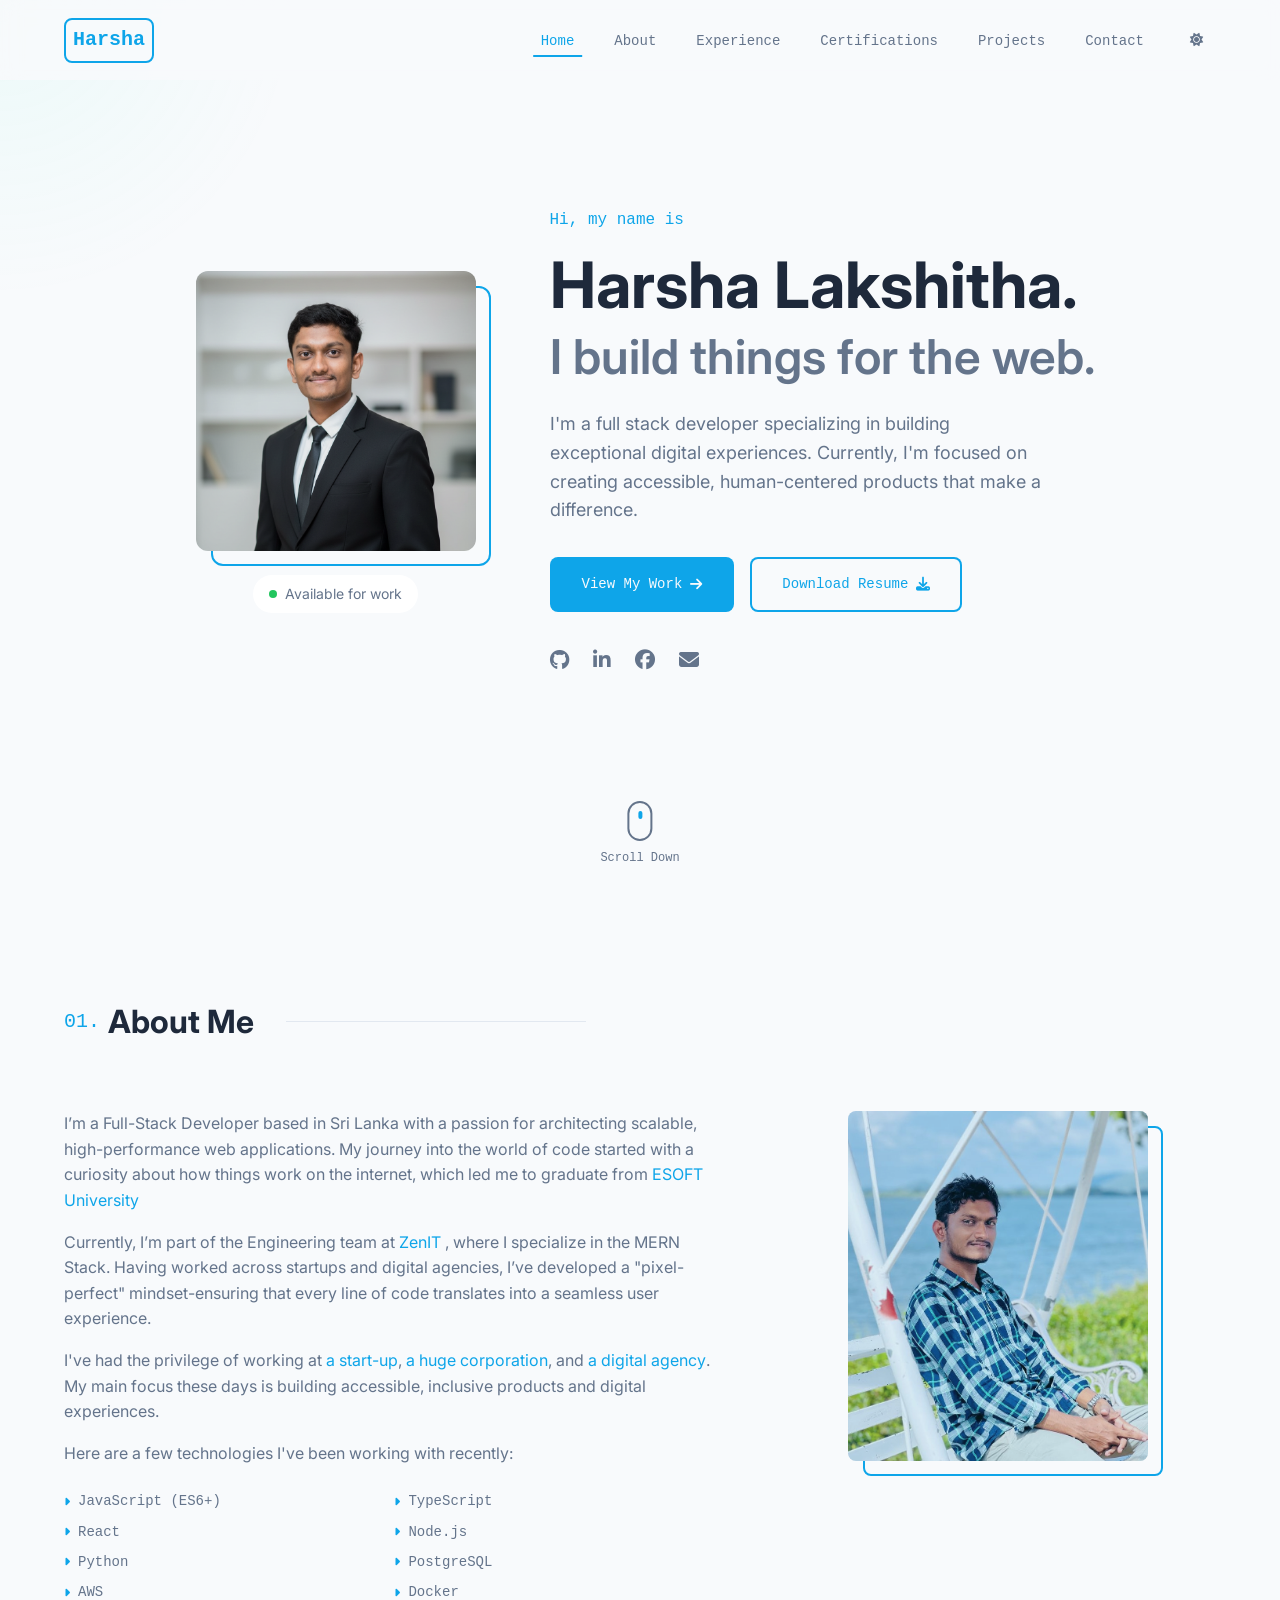
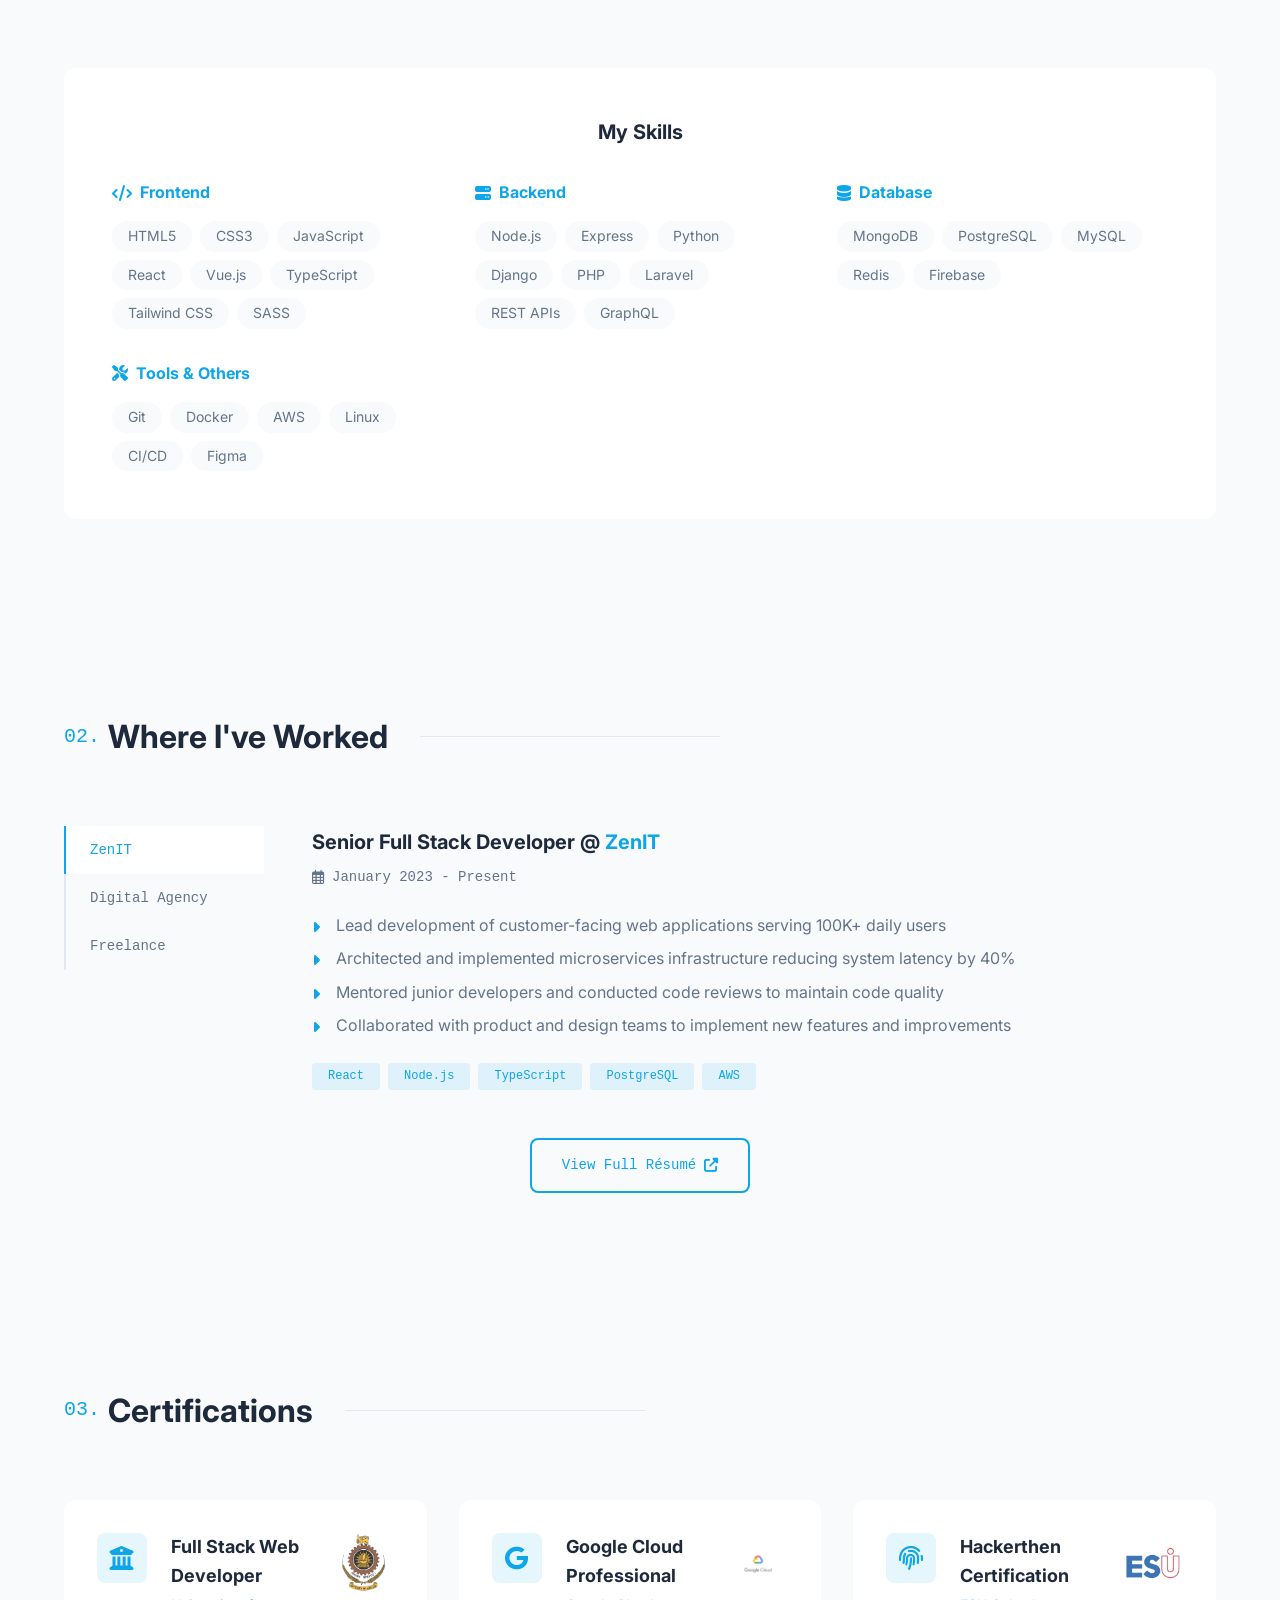
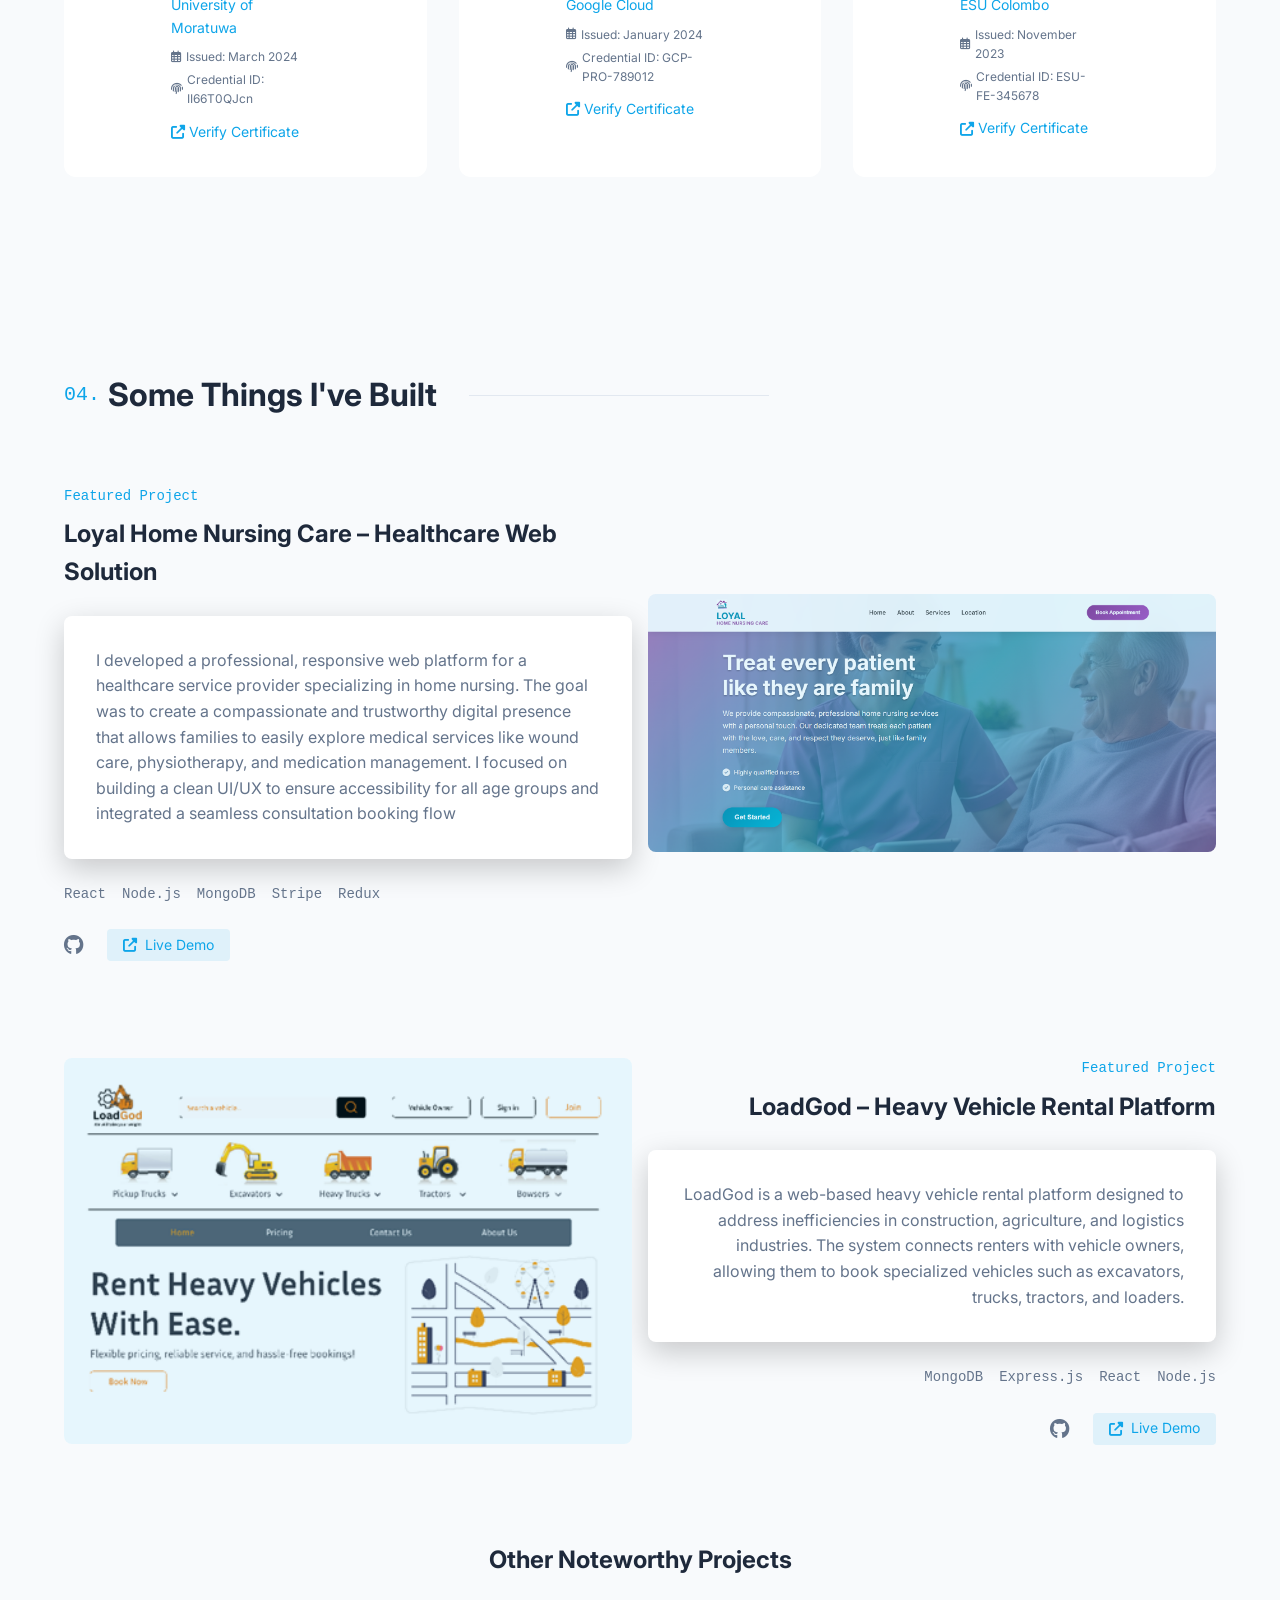
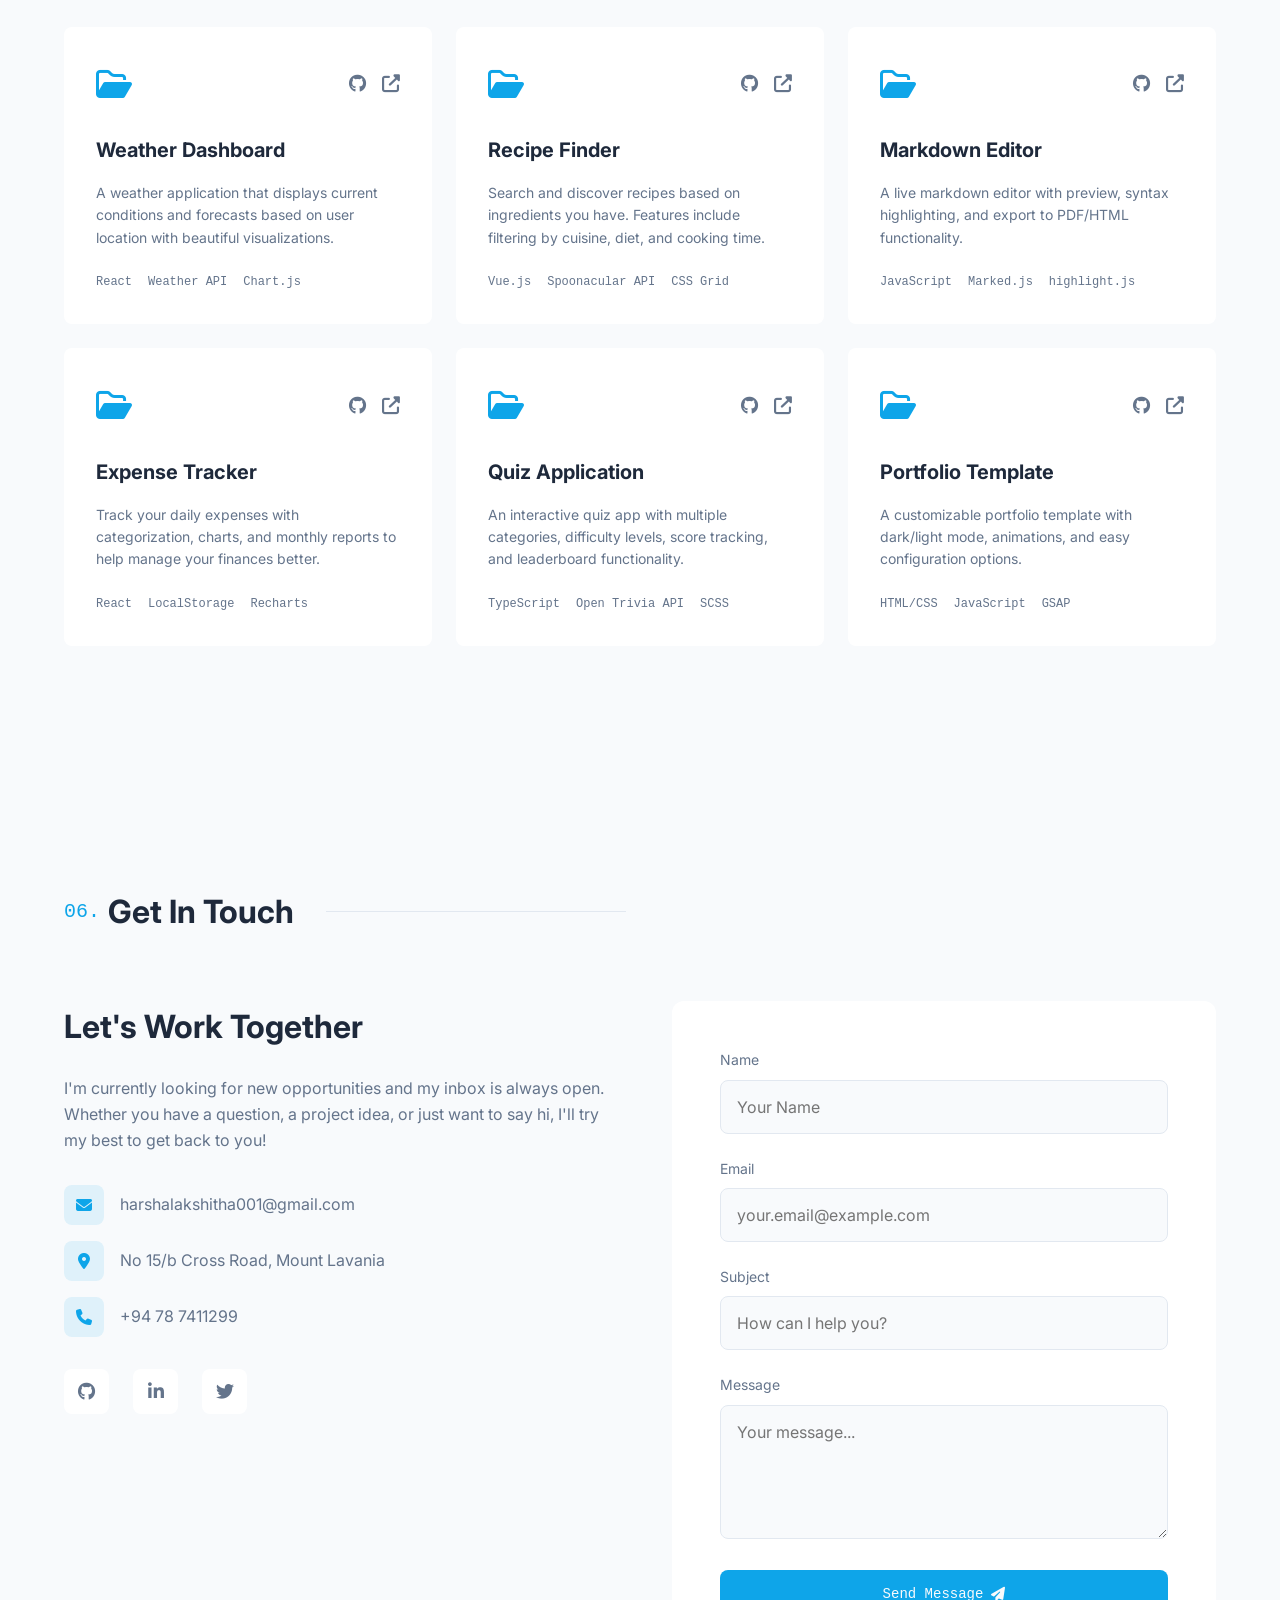
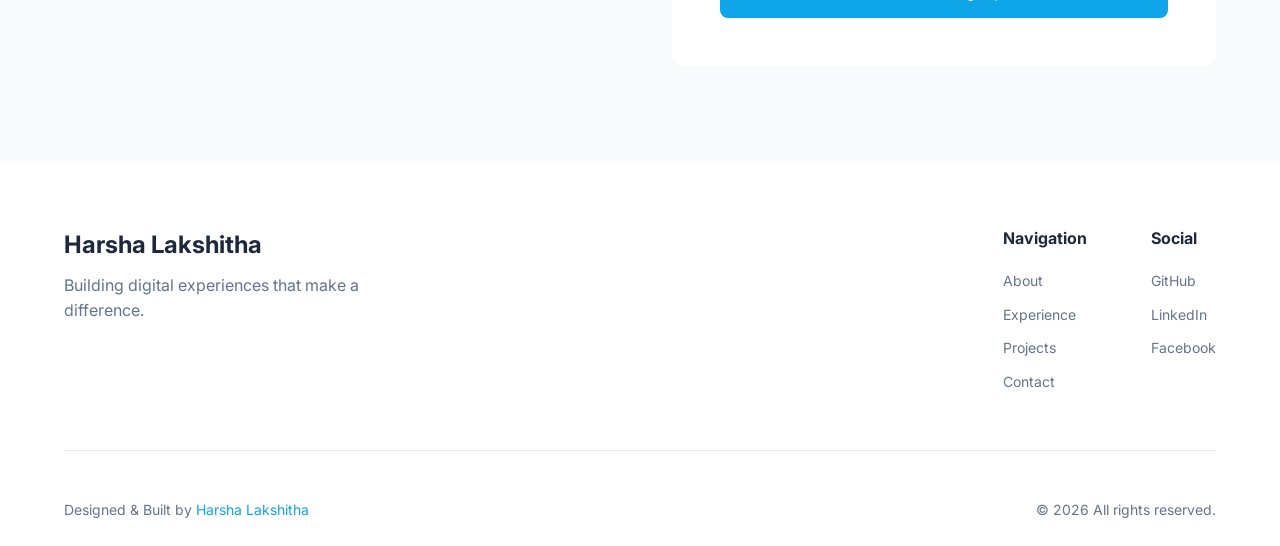
==== commit 03d3a172: "fav image added" ====
--- a/index.html
+++ b/index.html
@@ -10,7 +10,7 @@
     <title>Harsha Lakshitha | Full Stack Developer</title>
     
     <!-- Favicon -->
-    <link rel="icon" type="image/png" href="assets/images/favicon.png">
+    <link rel="icon" type="image/png" href="assets/images/favimage.png">
     
     <!-- Google Fonts - Inter -->
     <link rel="preconnect" href="https://fonts.googleapis.com">
--- a/css/style.css
+++ b/css/style.css
@@ -325,7 +325,7 @@
 
 .logo-text {
     display: inline-block;
-    width: 45px;
+    width: 90px;
     height: 45px;
     border: 2px solid var(--color-primary);
     border-radius: var(--radius-md);
@@ -1807,7 +1807,7 @@
     }
     
     .logo-text {
-        width: 40px;
+        width: 60px;
         height: 40px;
         font-size: var(--fs-sm);
     }
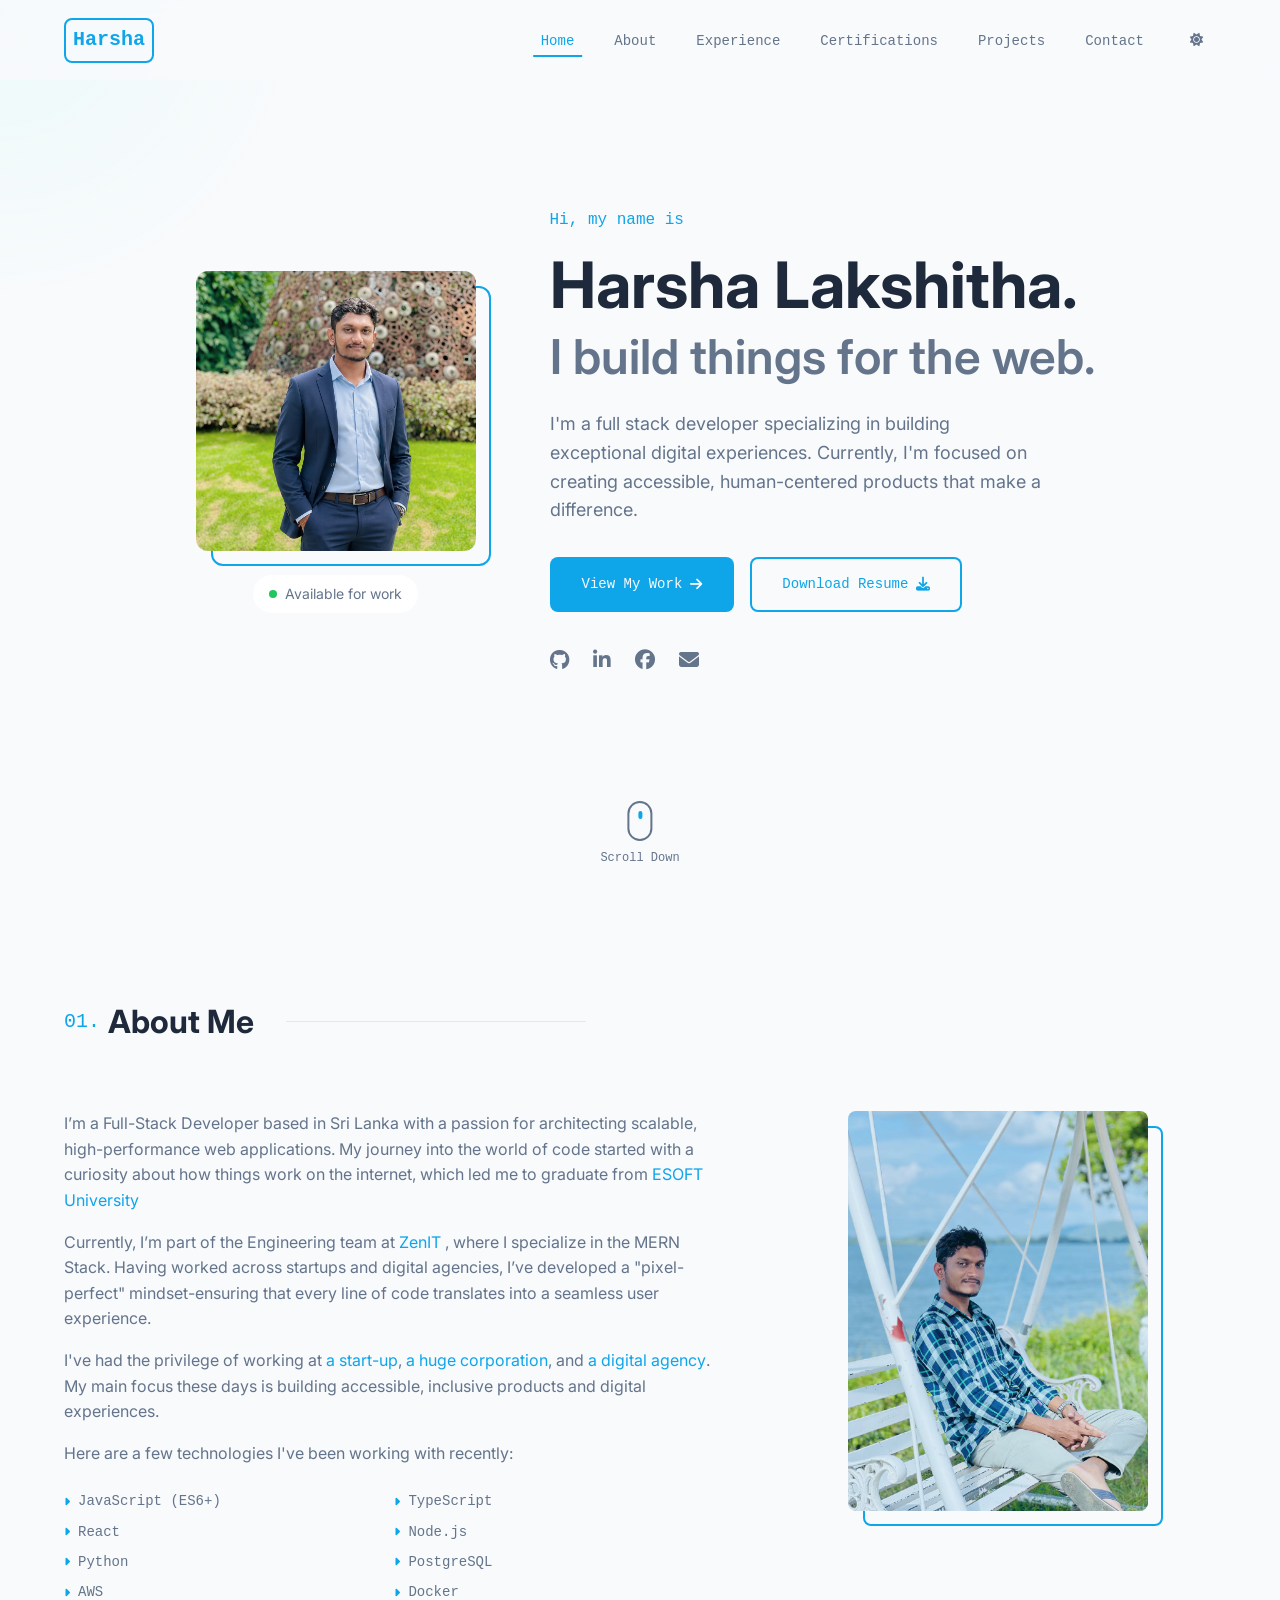
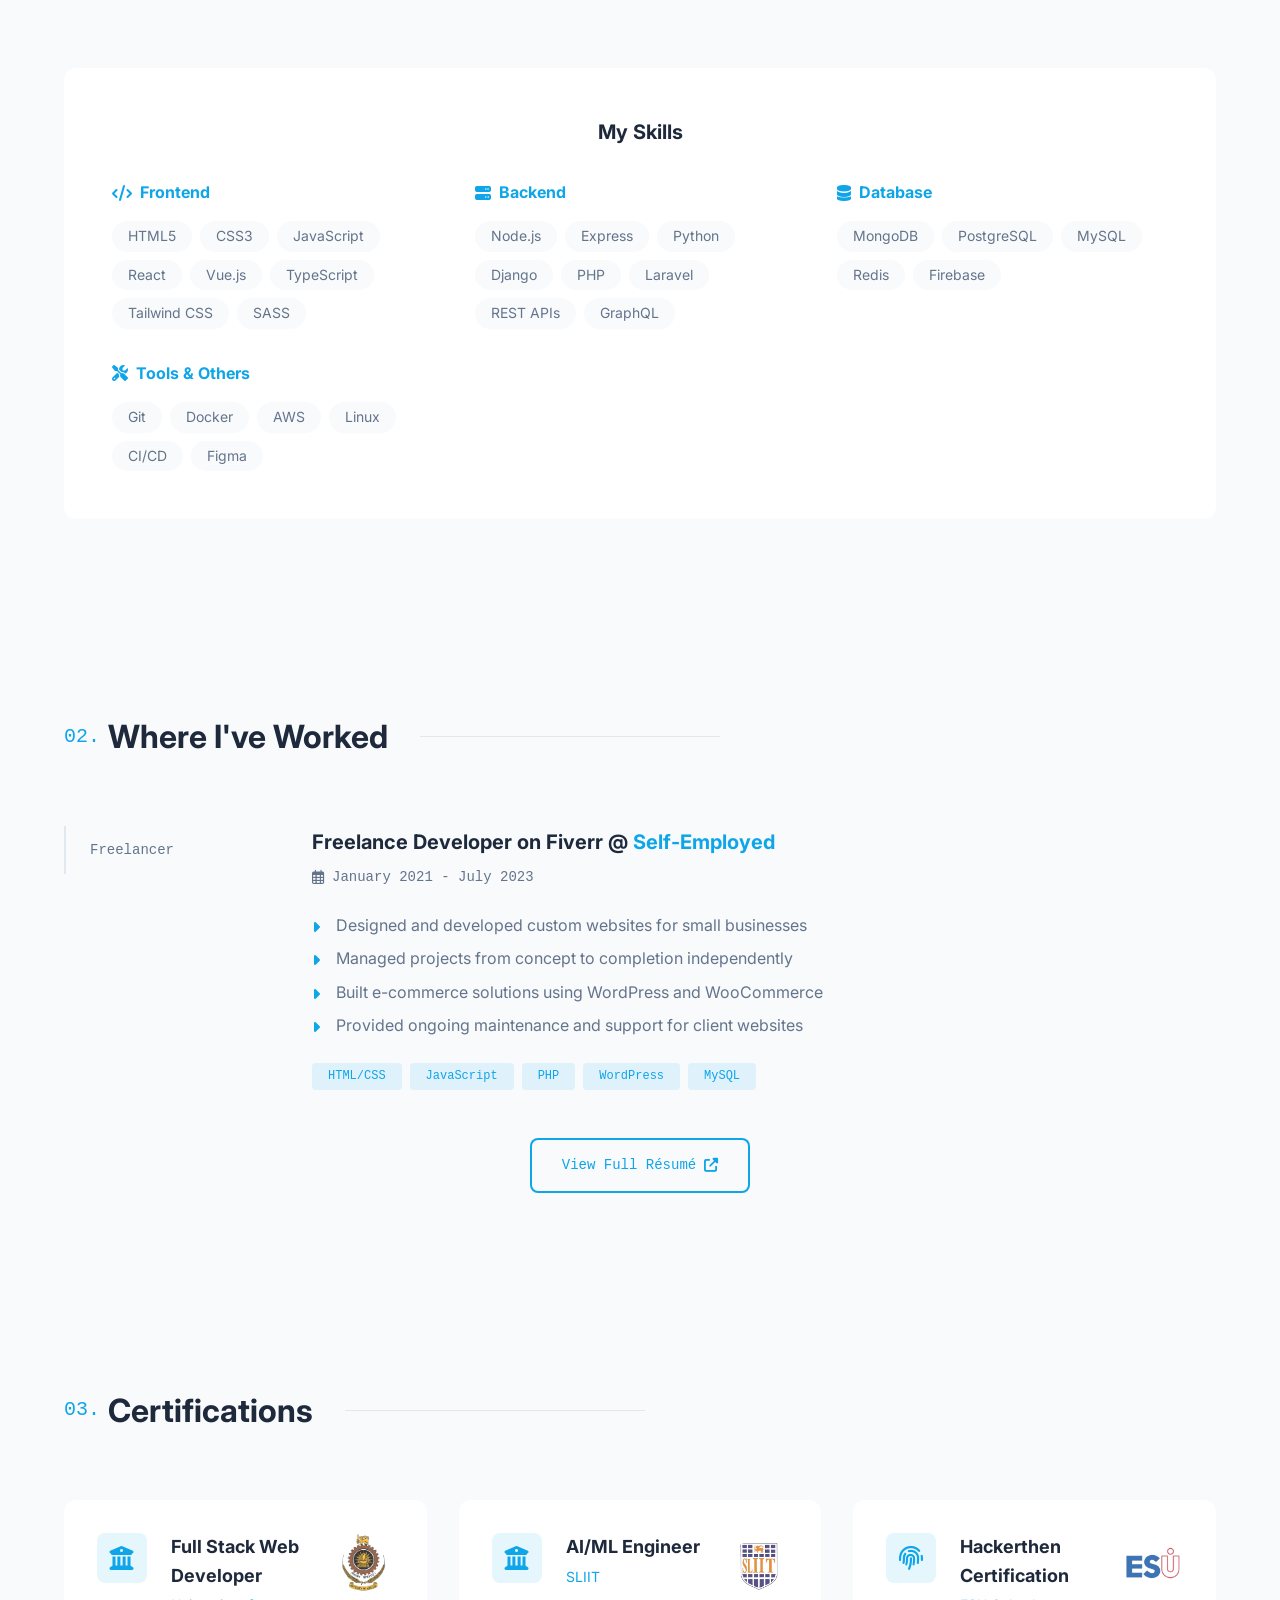
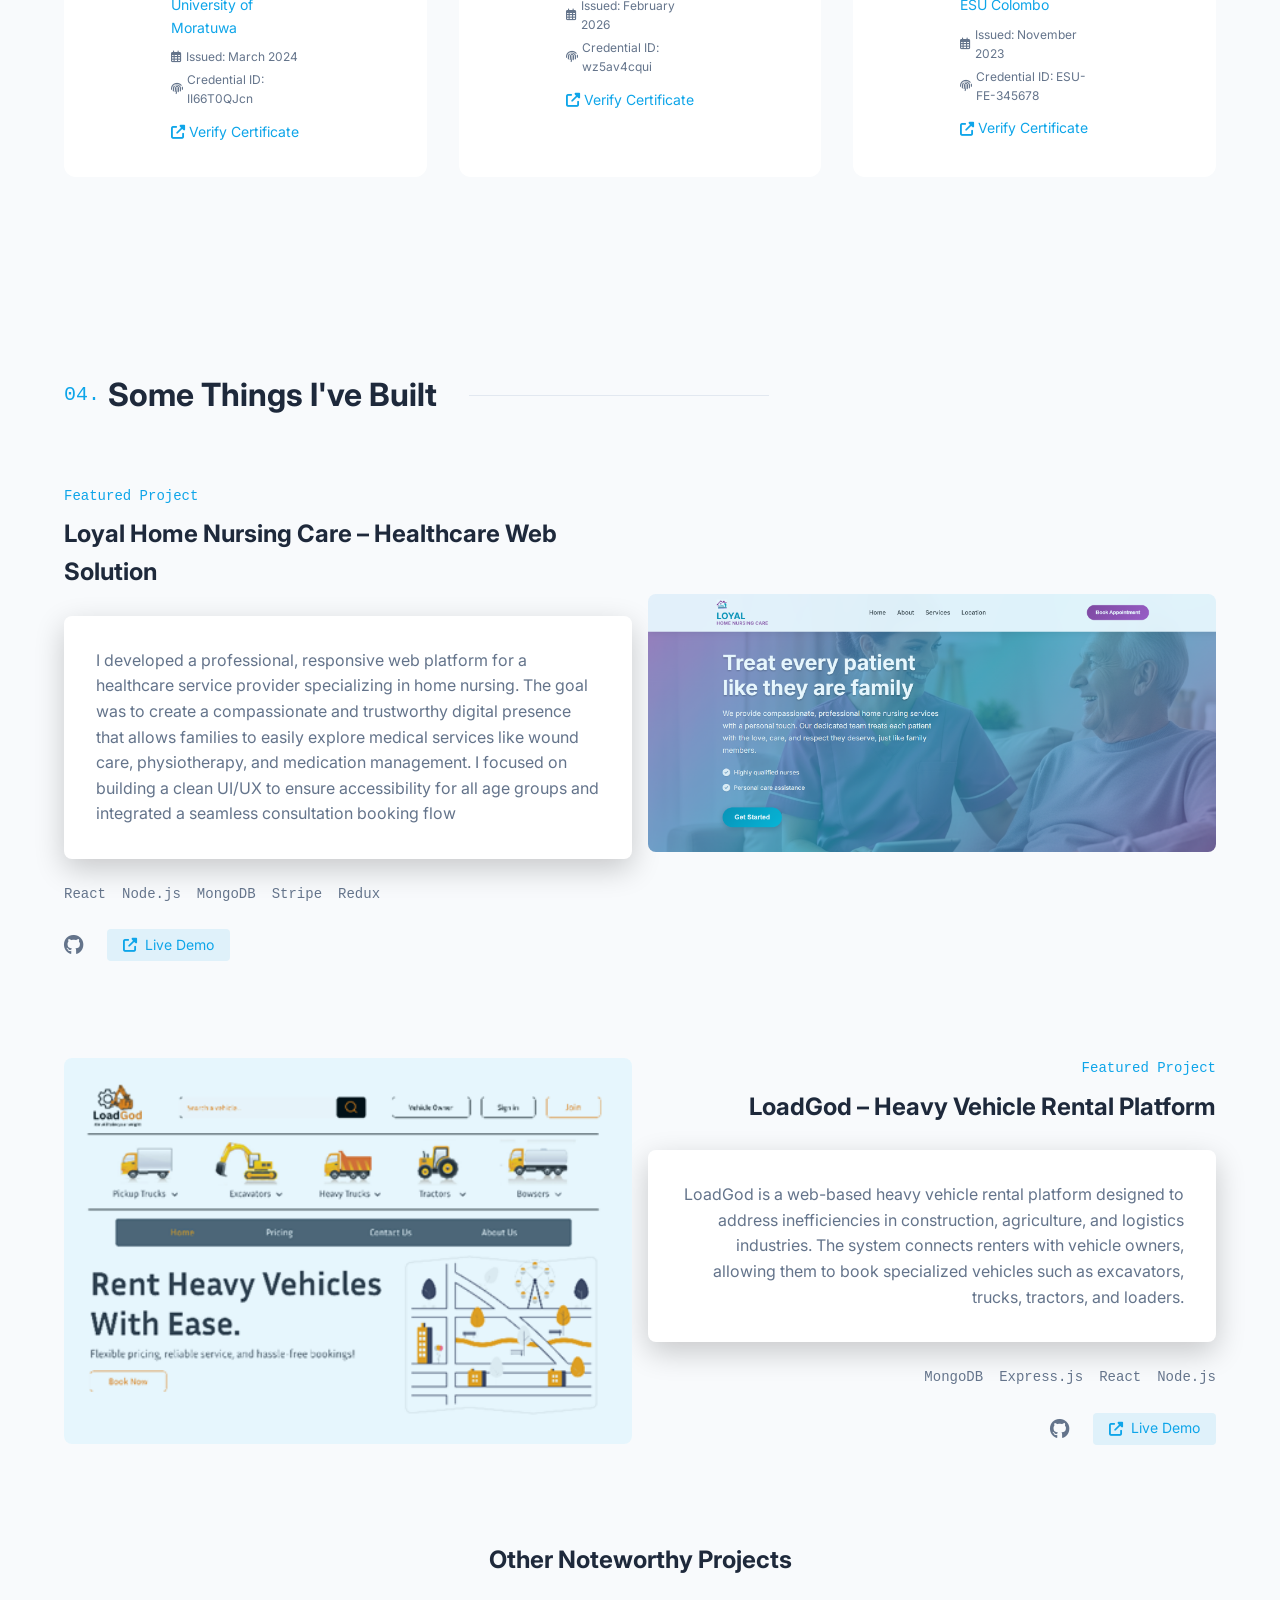
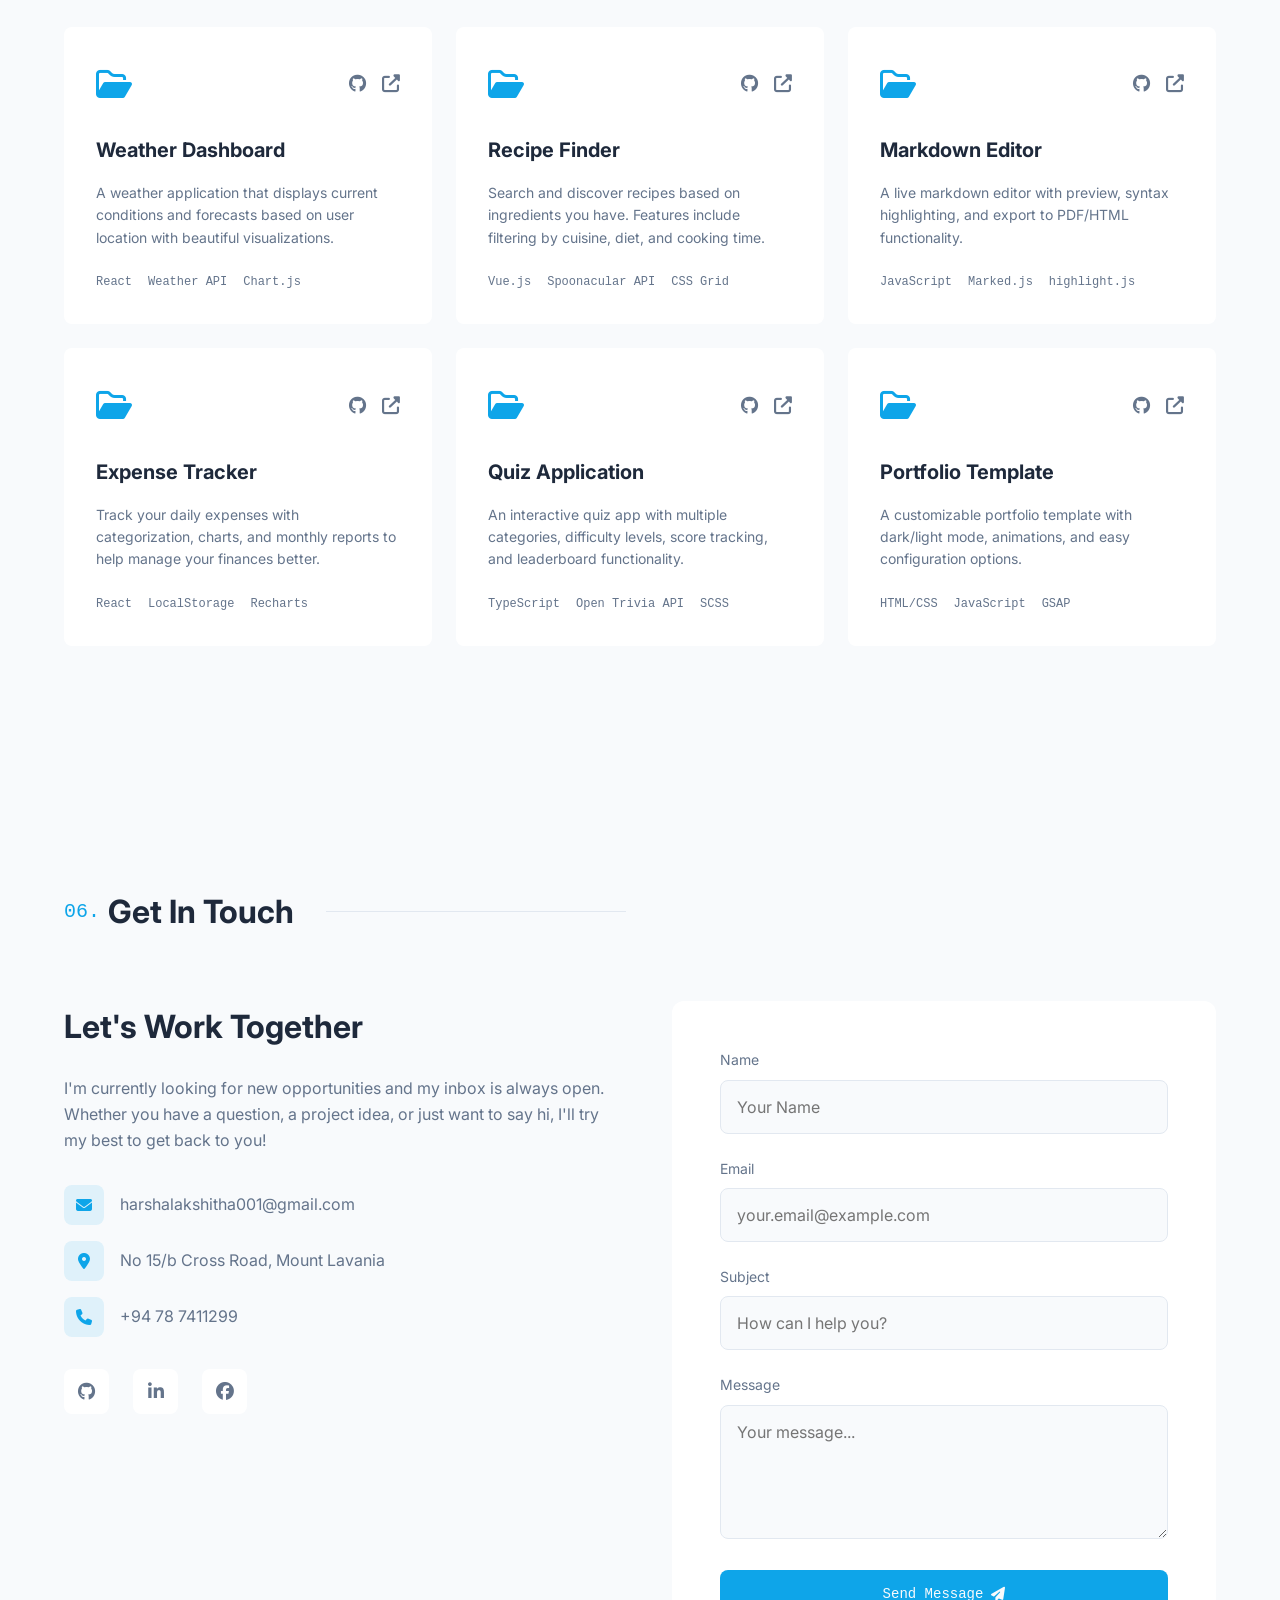
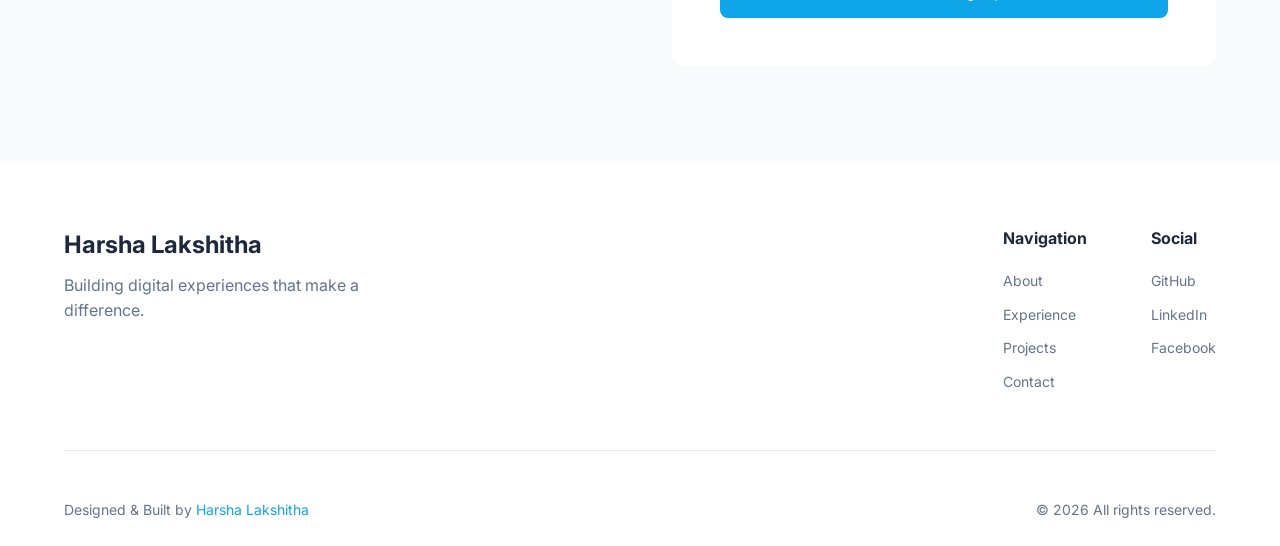
==== commit 118894b9: "Make some changes on main index file" ====
--- a/index.html
+++ b/index.html
@@ -253,95 +253,18 @@
                 
                 <div class="experience-content fade-in">
                     <div class="experience-tabs">
-                        <button class="tab-btn active" data-tab="job1">ZenIT</button>
-                        <button class="tab-btn" data-tab="job3">Digital Agency</button>
-                        <button class="tab-btn" data-tab="job4">Freelance</button>
+                        <button class="tab-btn" data-tab="job4">Freelancer</button>
                         <div class="tab-indicator"></div>
                     </div>
-                    
-                    <div class="experience-panels">
-                        <div class="experience-panel active" id="job1">
+
+                        <div class="experience-panel active" id="job4">
                             <h3 class="job-title">
-                                Senior Full Stack Developer 
-                                <span class="company">@ <a href="#" target="_blank">ZenIT</a></span>
-                            </h3>
-                            <p class="job-duration">
-                                <i class="far fa-calendar-alt"></i>
-                                January 2023 - Present
-                            </p>
-                            <ul class="job-description">
-                                <li>
-                                    <i class="fas fa-caret-right"></i>
-                                    Lead development of customer-facing web applications serving 100K+ daily users
-                                </li>
-                                <li>
-                                    <i class="fas fa-caret-right"></i>
-                                    Architected and implemented microservices infrastructure reducing system latency by 40%
-                                </li>
-                                <li>
-                                    <i class="fas fa-caret-right"></i>
-                                    Mentored junior developers and conducted code reviews to maintain code quality
-                                </li>
-                                <li>
-                                    <i class="fas fa-caret-right"></i>
-                                    Collaborated with product and design teams to implement new features and improvements
-                                </li>
-                            </ul>
-                            <div class="job-tech">
-                                <span>React</span>
-                                <span>Node.js</span>
-                                <span>TypeScript</span>
-                                <span>PostgreSQL</span>
-                                <span>AWS</span>
-                            </div>
-                        </div>
-                        
-                        
-                        
-                        <div class="experience-panel" id="job3">
-                            <h3 class="job-title">
-                                Frontend Developer 
-                                <span class="company">@ <a href="#" target="_blank">Digital Agency</a></span>
-                            </h3>
-                            <p class="job-duration">
-                                <i class="far fa-calendar-alt"></i>
-                                March 2019 - May 2021
-                            </p>
-                            <ul class="job-description">
-                                <li>
-                                    <i class="fas fa-caret-right"></i>
-                                    Developed and styled interactive web applications for clients
-                                </li>
-                                <li>
-                                    <i class="fas fa-caret-right"></i>
-                                    Collaborated with a small team of developers to create responsive websites
-                                </li>
-                                <li>
-                                    <i class="fas fa-caret-right"></i>
-                                    Ensured cross-browser compatibility and mobile responsiveness
-                                </li>
-                                <li>
-                                    <i class="fas fa-caret-right"></i>
-                                    Optimized applications for maximum speed and scalability
-                                </li>
-                            </ul>
-                            <div class="job-tech">
-                                <span>JavaScript</span>
-                                <span>HTML/CSS</span>
-                                <span>SASS</span>
-                                <span>jQuery</span>
-                                <span>WordPress</span>
-                            </div>
-                        </div>
-                        
-                        <div class="experience-panel" id="job4">
-                            <h3 class="job-title">
-                                Freelance Developer 
+                                Freelance Developer on Fiverr
                                 <span class="company">@ <a href="#" target="_blank">Self-Employed</a></span>
                             </h3>
                             <p class="job-duration">
                                 <i class="far fa-calendar-alt"></i>
-                                January 2018 - February 2019
+                                January 2021 - July 2023
                             </p>
                             <ul class="job-description">
                                 <li>
@@ -410,19 +333,19 @@
                     
                     <div class="cert-card fade-in">
                         <div class="cert-icon">
-                            <i class="fab fa-google"></i>
+                            <i class="fas fa-university"></i>
                         </div>
                         <div class="cert-content">
-                            <h3>Google Cloud Professional</h3>
-                            <p class="cert-issuer">Google Cloud</p>
-                            <p class="cert-date"><i class="far fa-calendar-alt"></i> Issued: January 2024</p>
-                            <p class="cert-id"><i class="fas fa-fingerprint"></i> Credential ID: GCP-PRO-789012</p>
+                        <h3>AI/ML Engineer</h3>
+                            <p class="cert-issuer">SLIIT</p>
+                            <p class="cert-date"><i class="far fa-calendar-alt"></i> Issued: February 2026</p>
+                            <p class="cert-id"><i class="fas fa-fingerprint"></i> Credential ID: wz5av4cqui</p>
                             <a href="#" class="cert-verify" target="_blank">
                                 <i class="fas fa-external-link-alt"></i> Verify Certificate
                             </a>
                         </div>
                         <div class="cert-badge">
-                            <img src="assets/images/Google.png" alt="Google">
+                            <img src="assets/images/SLIIT.png" alt="SLIIT Badge">
                         </div>
                     </div>
                     
@@ -730,7 +653,7 @@
                         <div class="contact-info">
                             <div class="contact-item">
                                 <i class="fas fa-envelope"></i>
-                                <a href="mailto:hello@johndoe.com">harshalakshitha001@gmail.com</a>
+                                <a href="mailto:harshalakshitha001@gmail.com">harshalakshitha001@gmail.com</a>
                             </div>
                             <div class="contact-item">
                                 <i class="fas fa-map-marker-alt"></i>
@@ -743,19 +666,20 @@
                         </div>
                         
                         <div class="contact-social">
-                            <a href="https://github.com/" target="_blank" aria-label="GitHub">
+                            <a href="https://github.com/Hrshaya2/" target="_blank" aria-label="GitHub">
                                 <i class="fab fa-github"></i>
                             </a>
-                            <a href="https://linkedin.com/" target="_blank" aria-label="LinkedIn">
+                            <a href="https://www.linkedin.com/in/harsha-lakshitha/" target="_blank" aria-label="LinkedIn">
                                 <i class="fab fa-linkedin-in"></i>
                             </a>
-                            <a href="https://twitter.com/" target="_blank" aria-label="Twitter">
-                                <i class="fab fa-twitter"></i>
-                            </a>
-                        </div>
-                    </div>
-                    
-                    <form class="contact-form fade-in" id="contact-form">
+                            <a href="https://web.facebook.com/harshaya2/" target="_blank" aria-label="Facebook">
+                                <i class="fab fa-facebook"></i>
+                            </a>
+                        </div>
+                    </div>
+                    
+                    <form action="https://api.web3forms.com/submit" class="contact-form fade-in" method="post" id="contact-form">
+                        <input type="hidden" name="access_key" value="62619c02-f546-4c89-ab5f-2b6ffd3c9e0d">
                         <div class="form-group">
                             <label for="name">Name</label>
                             <input type="text" id="name" name="name" placeholder="Your Name" required>
@@ -805,8 +729,8 @@
                     <div class="footer-column">
                         <h4>Social</h4>
                         <ul>
-                            <li><a href="https://github.com/Hrshaya2" target="_blank">GitHub</a></li>
-                            <li><a href="https://www.linkedin.com/in/harsha-lakshitha/" target="_blank">LinkedIn</a></li>
+                            <li><a href="https://github.com/Hrshaya2" target="_blank" aria-label="GitHub">GitHub</a></li>
+                            <li><a href="https://www.linkedin.com/in/harsha-lakshitha/" target="_blank" aria-label="LinkedIn">LinkedIn</a></li>
                             <li><a href="https://web.facebook.com/harshaya2" target="_blank" rel="noopener noreferrer" aria-label="Facebook">Facebook</a></li>
                         </ul>
                     </div>
@@ -830,6 +754,6 @@
     </button>
 
     <!-- JavaScript -->
-    <script src="js/script.js"></script>
+    <script src="js/script.js?v=2"></script>
 </body>
 </html>
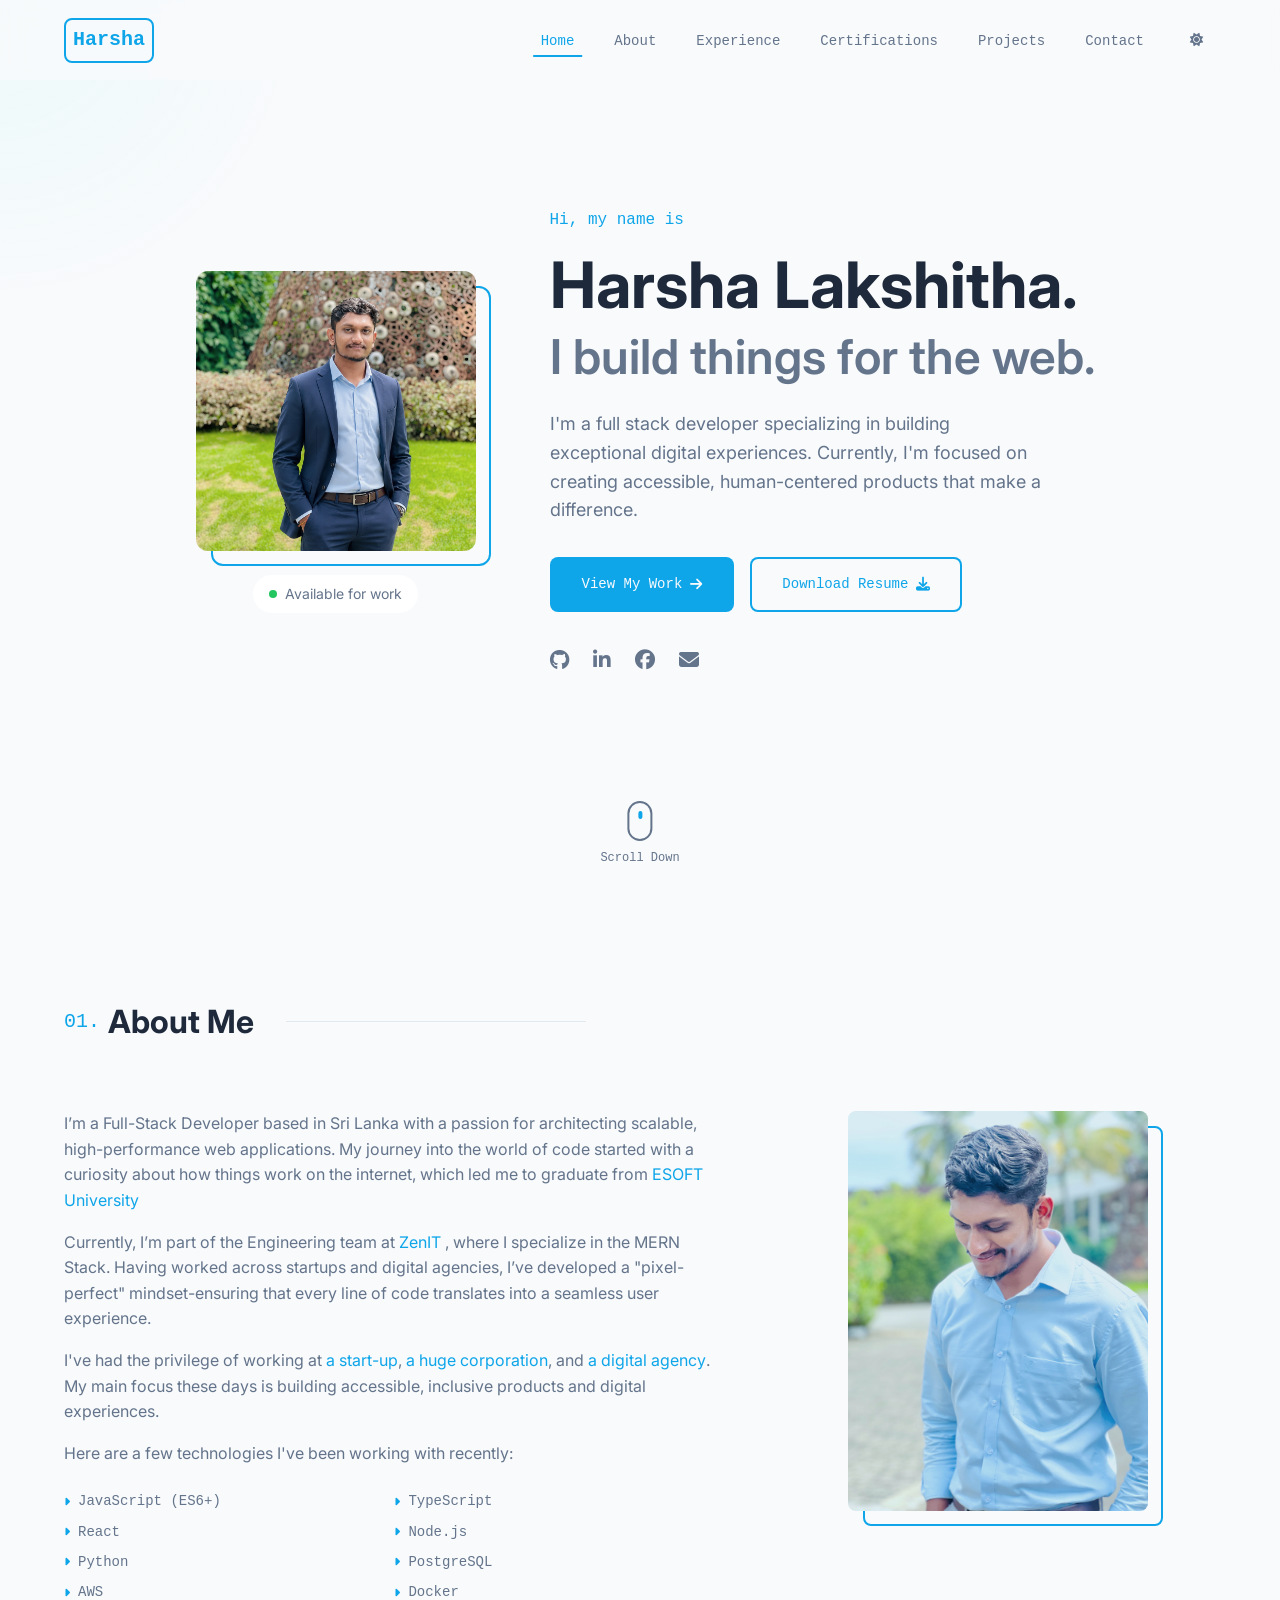
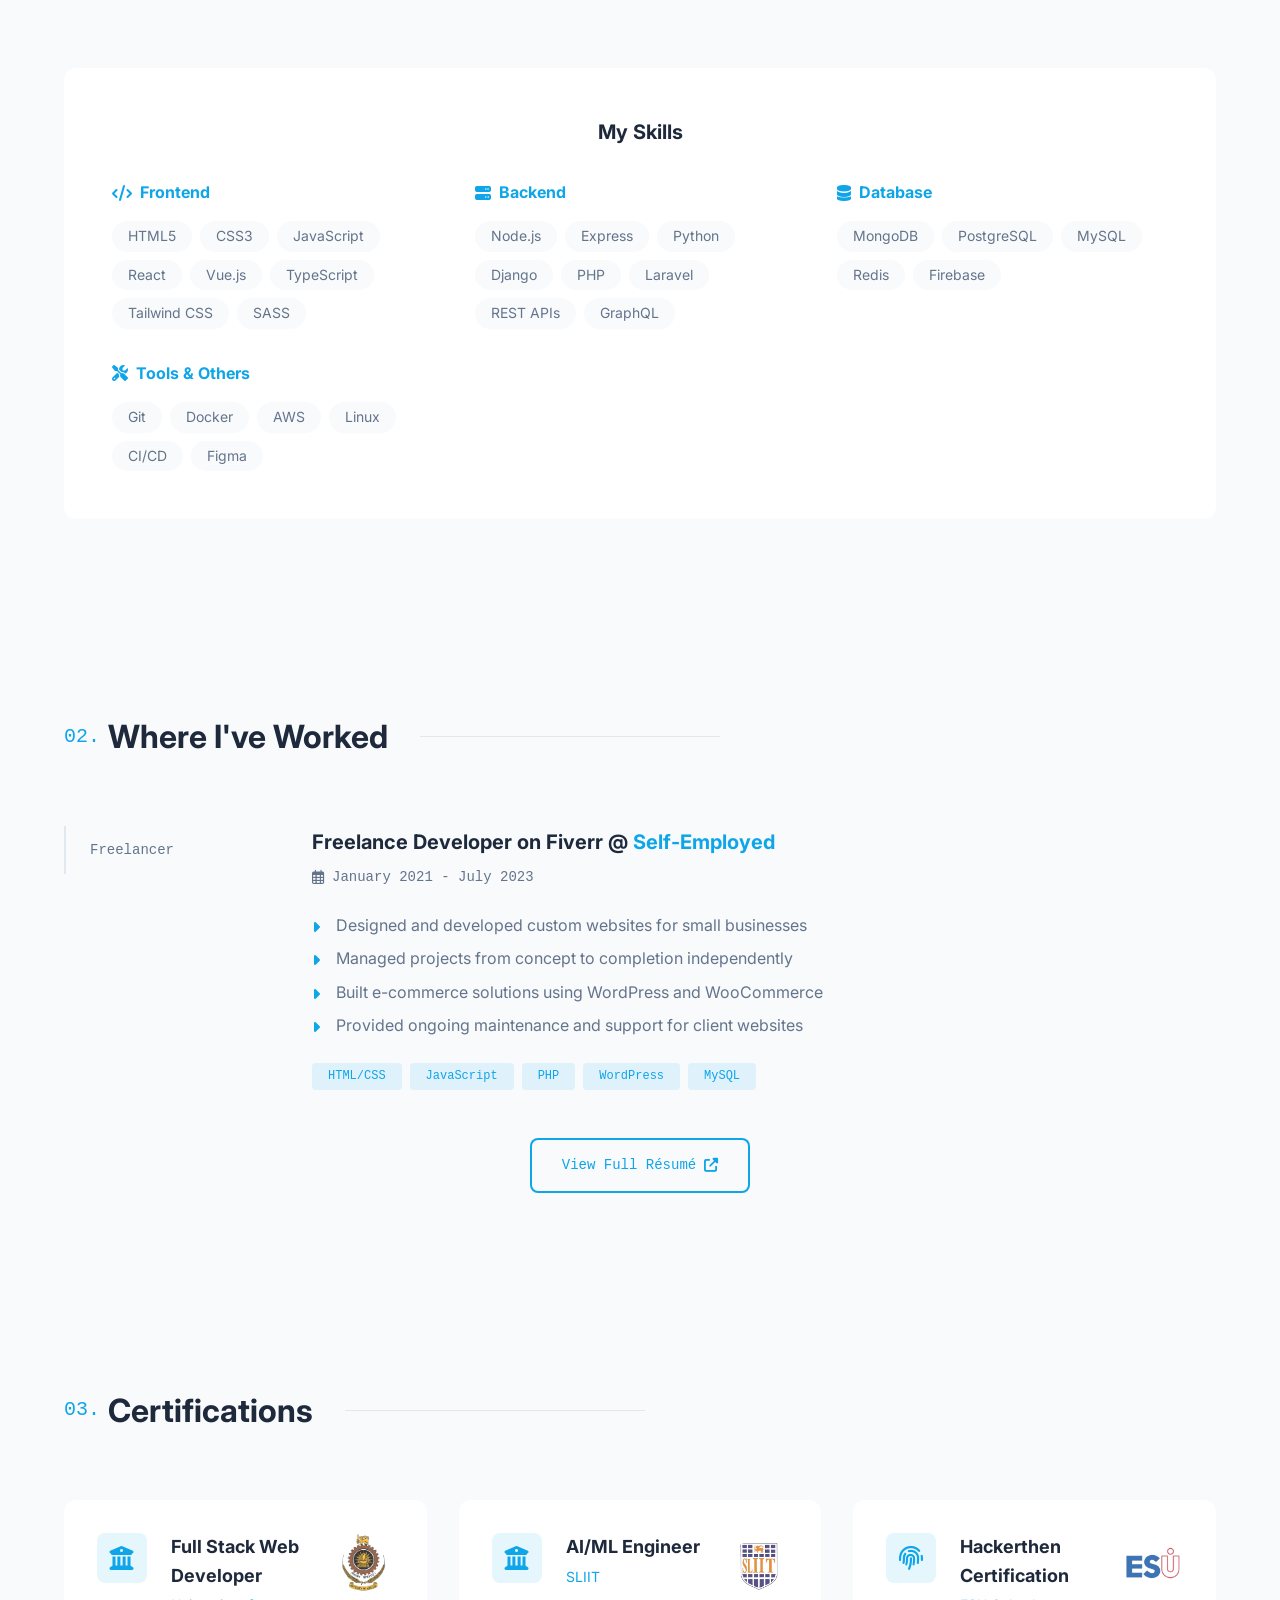
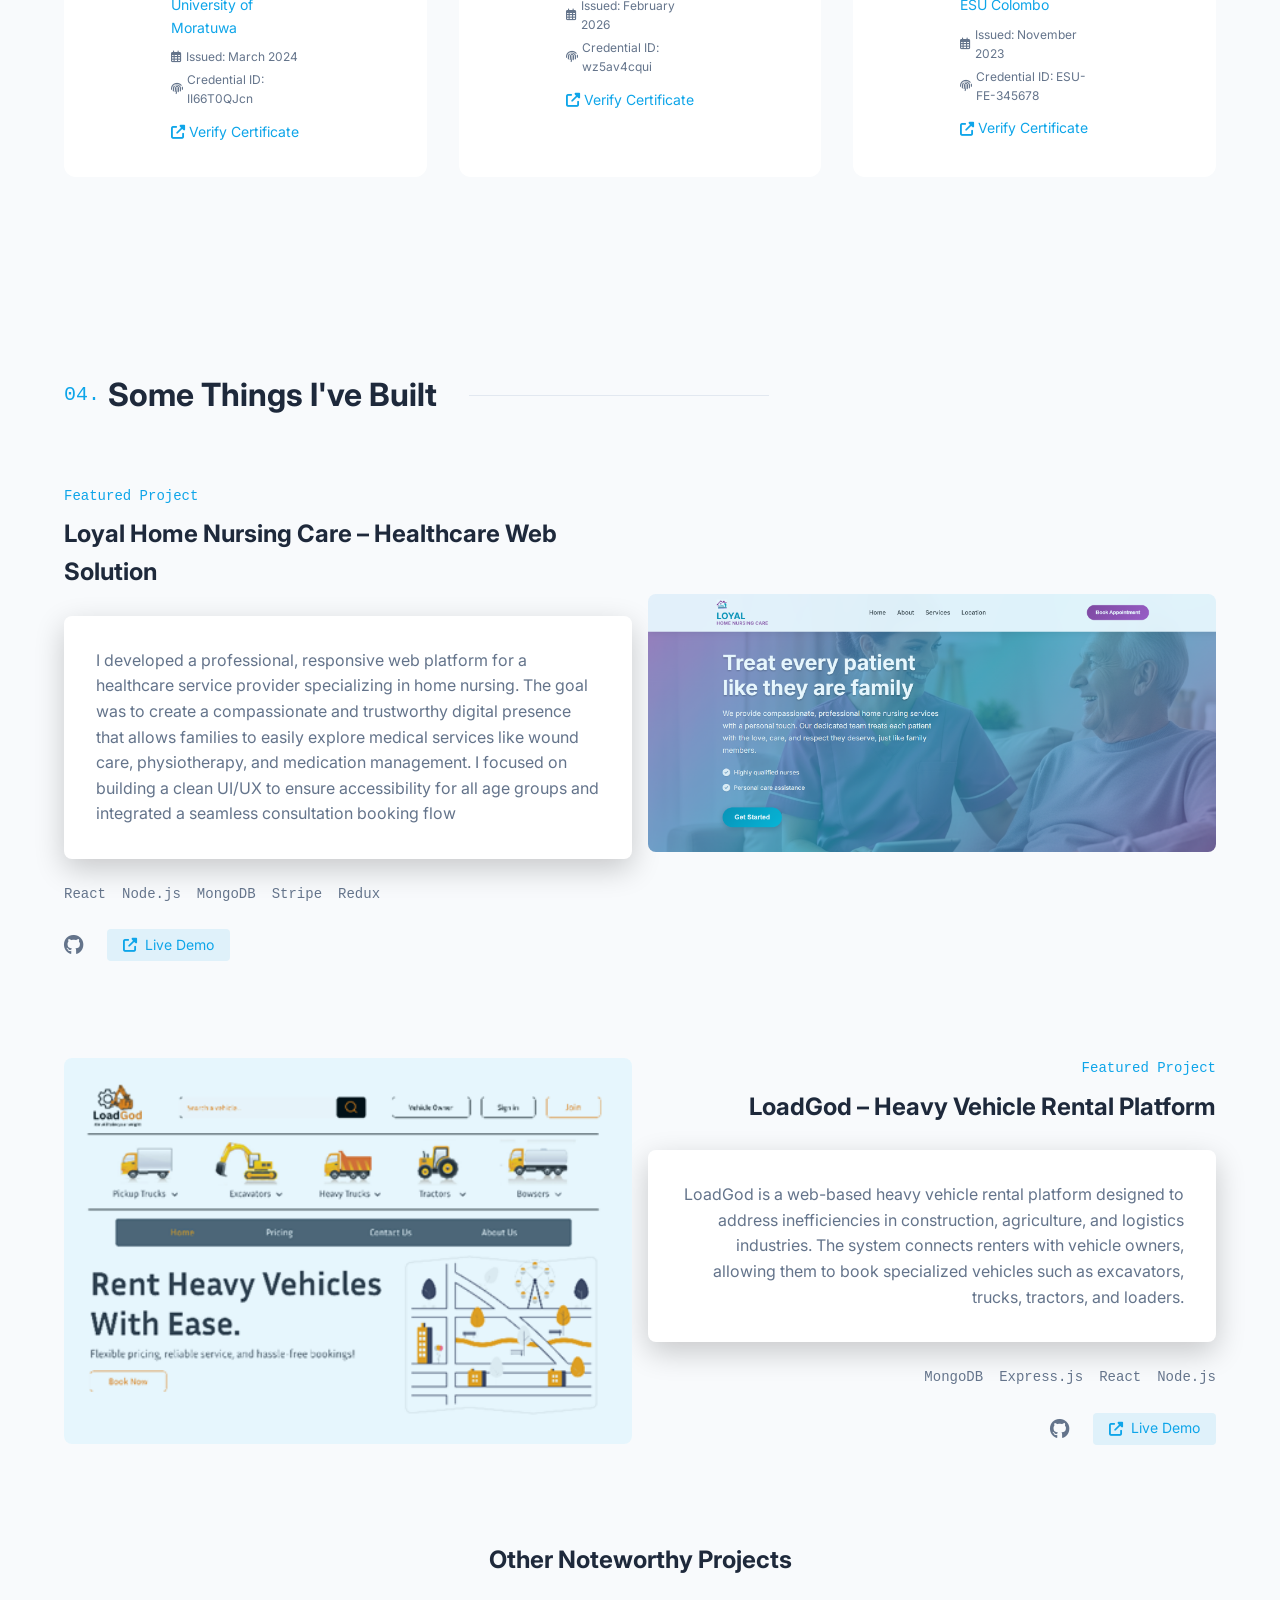
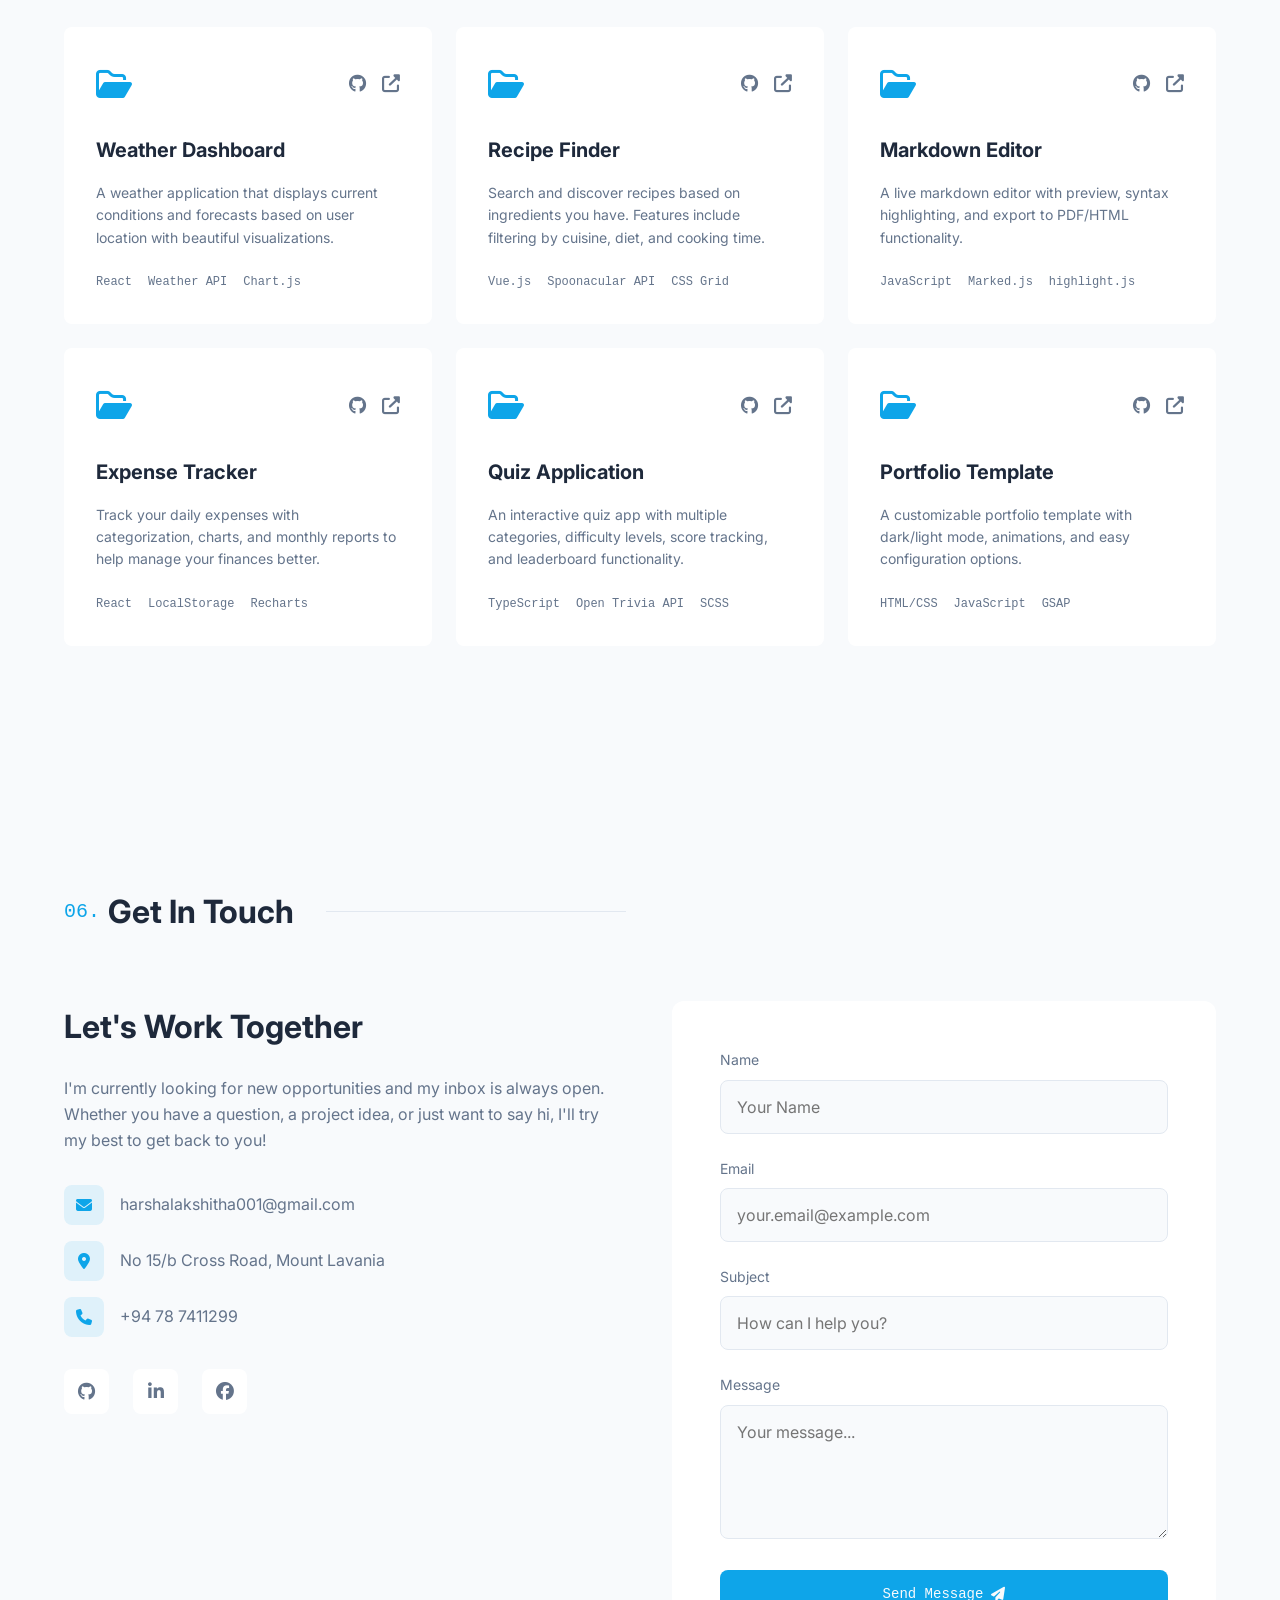
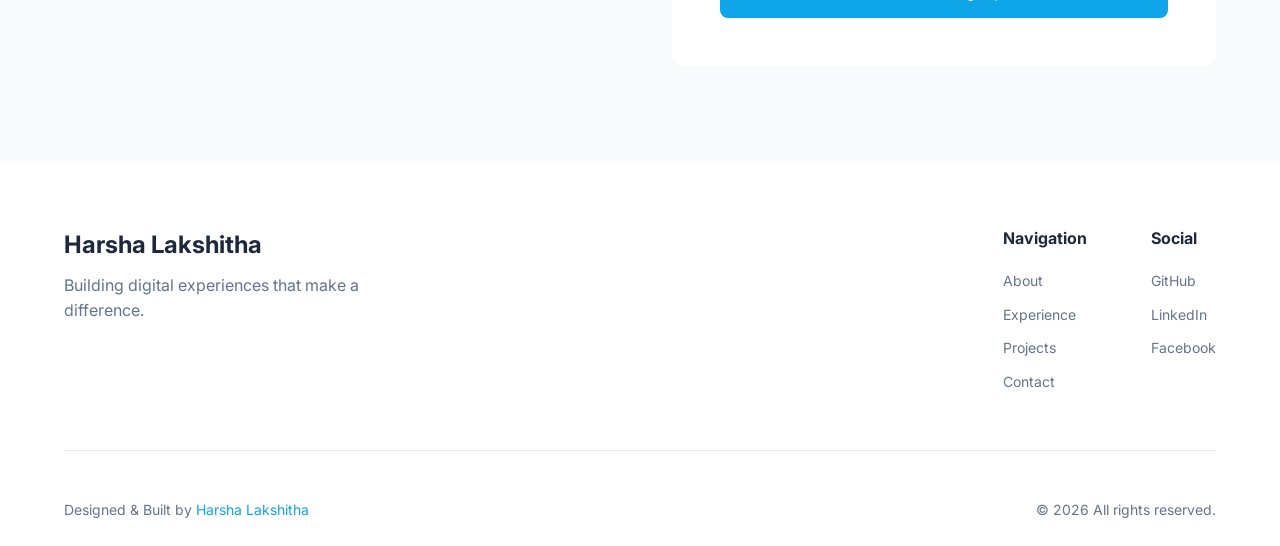
==== commit e5a5cf3f: "New about image updated" ====
--- a/index.html
+++ b/index.html
@@ -181,7 +181,7 @@
                     
                     <div class="about-image fade-in">
                         <div class="image-wrapper">
-                            <img src="assets/images/about.jpg" alt="Harsha Lakshitha working">
+                            <img src="assets/images/about.jpeg" alt="Harsha Lakshitha working">
                             <div class="image-overlay"></div>
                         </div>
                     </div>
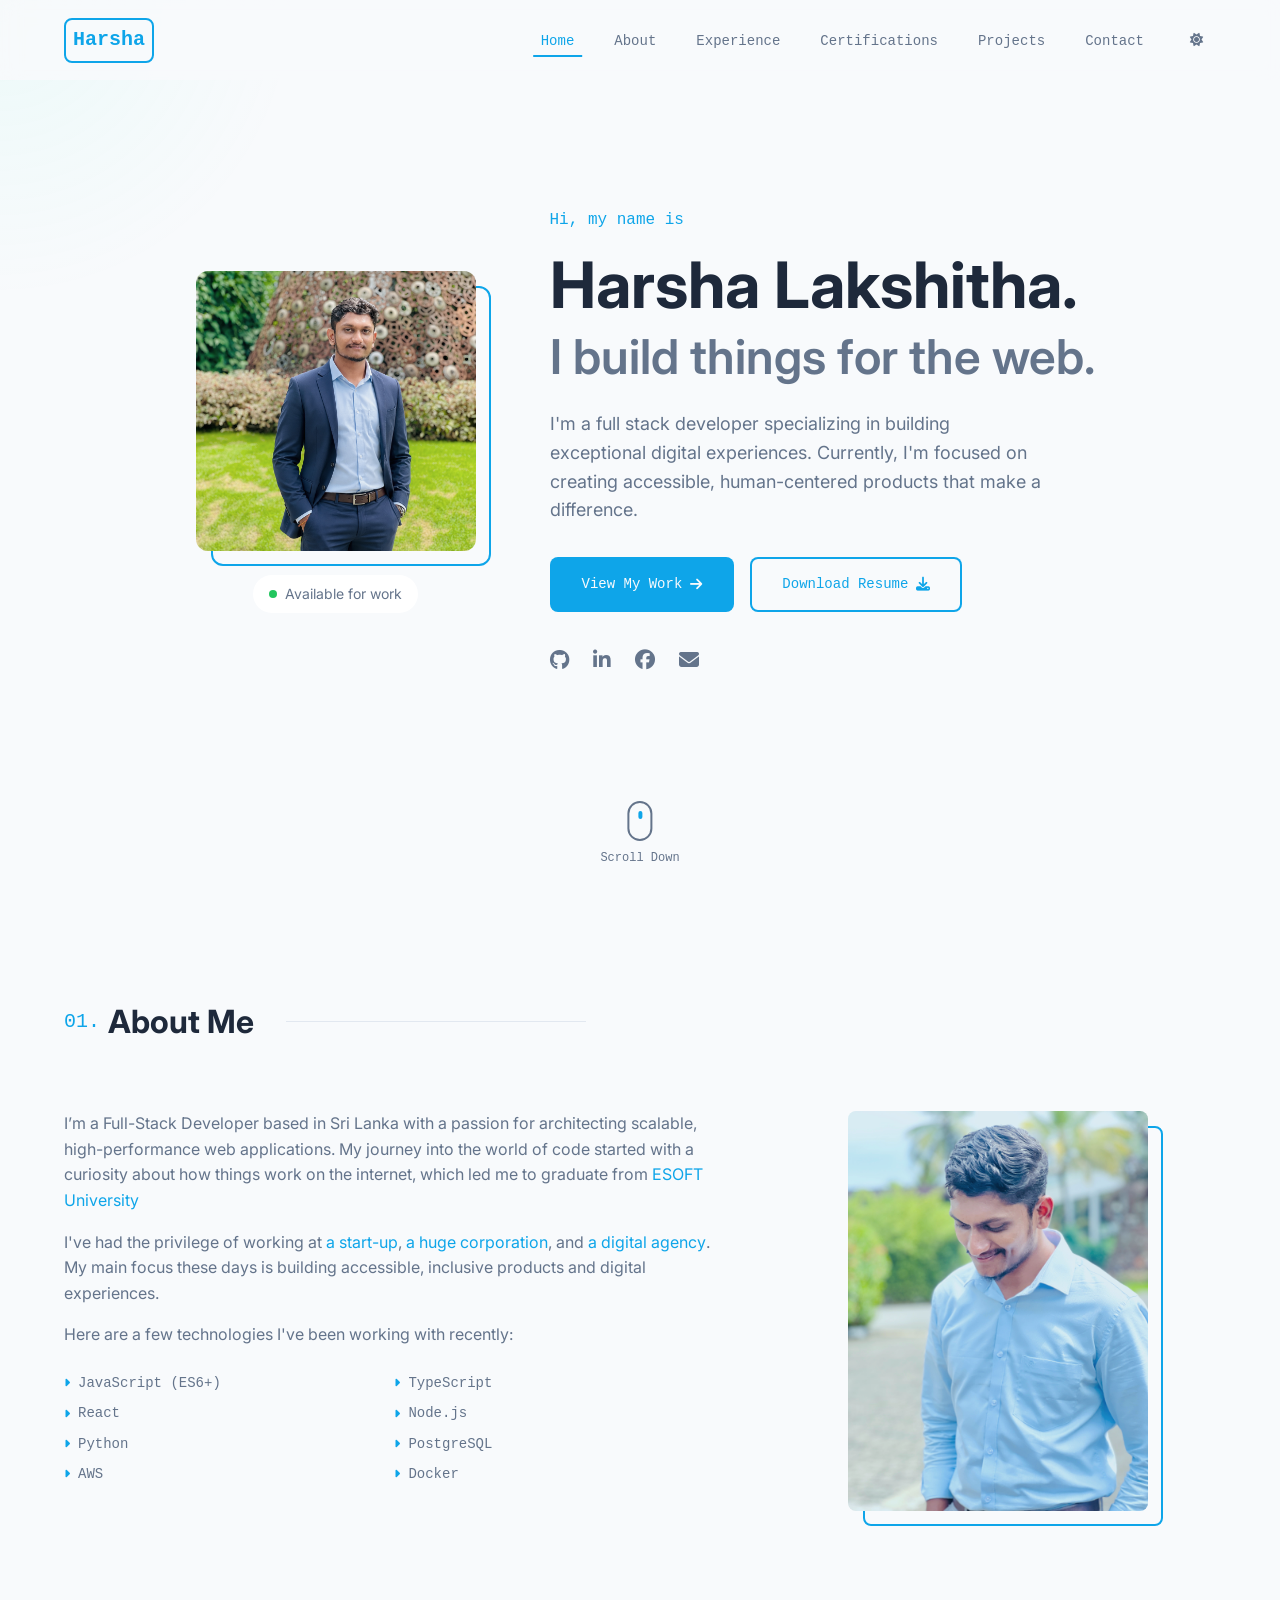
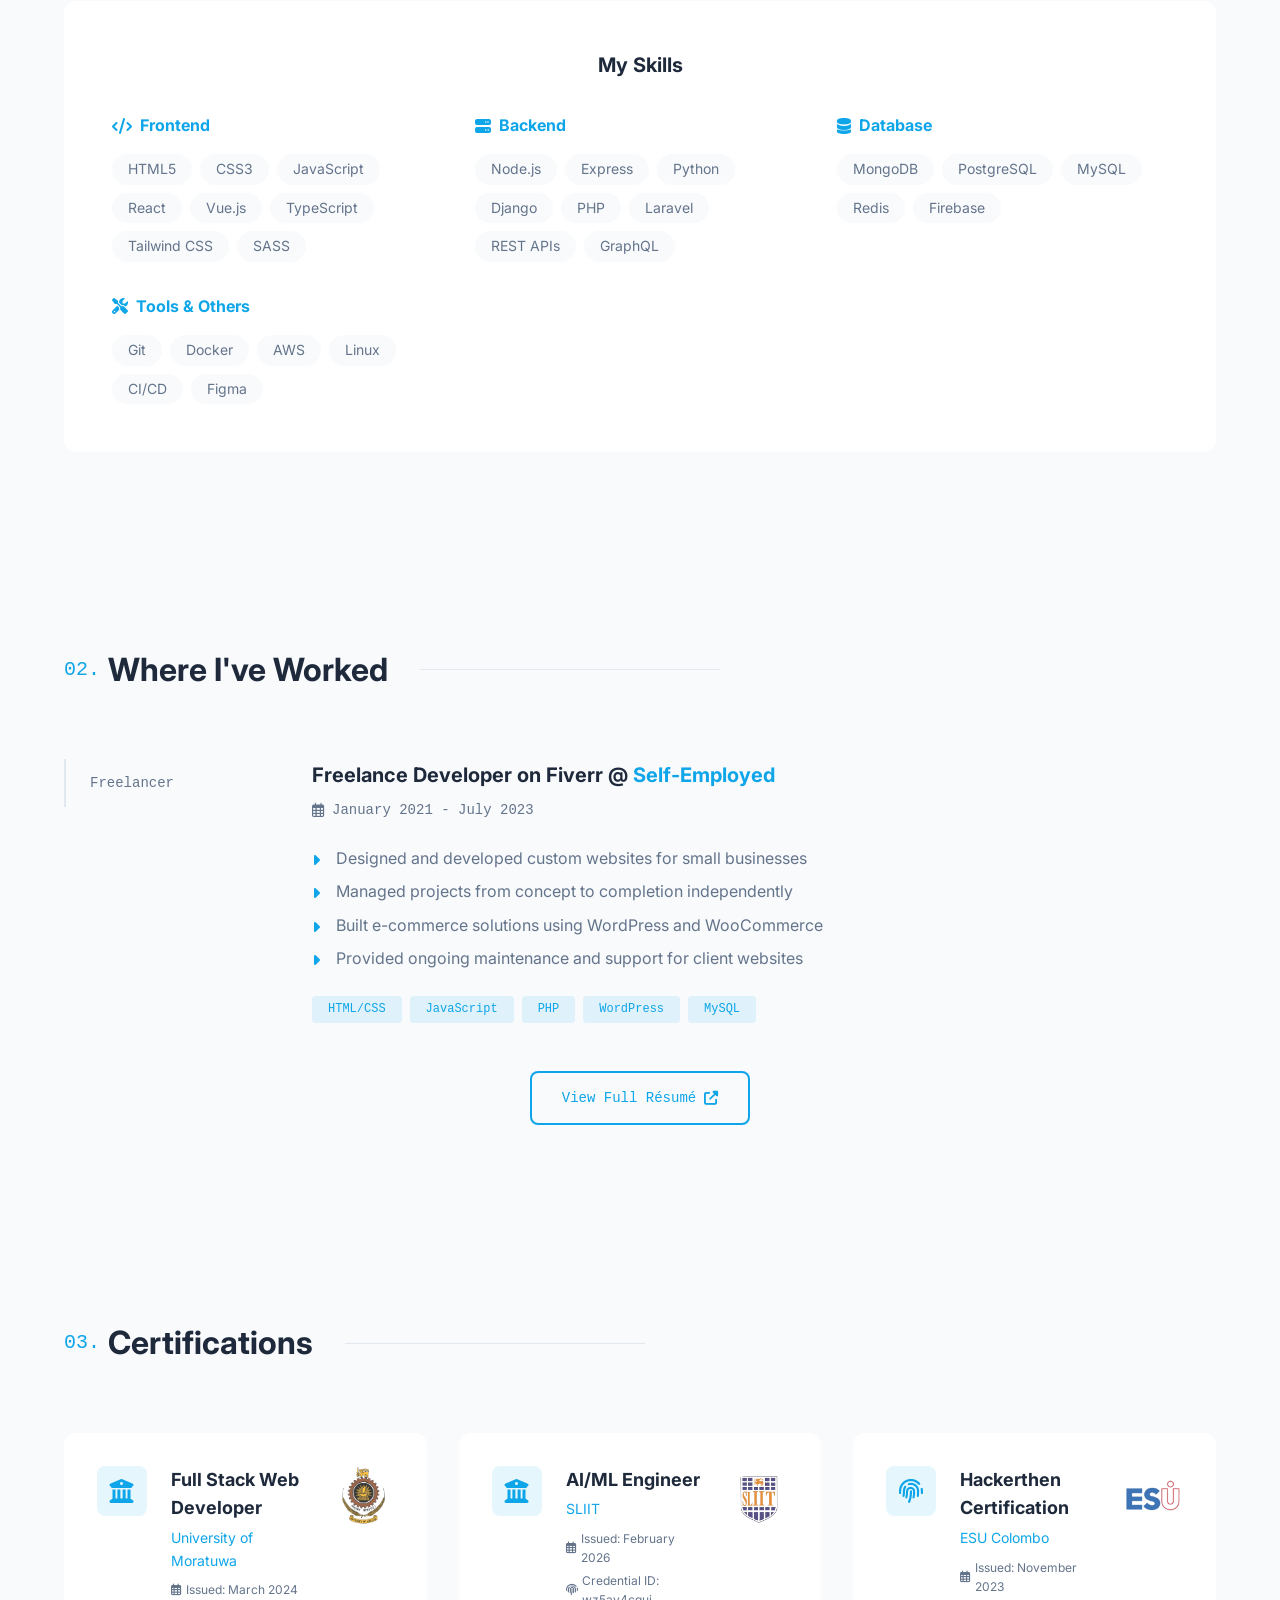
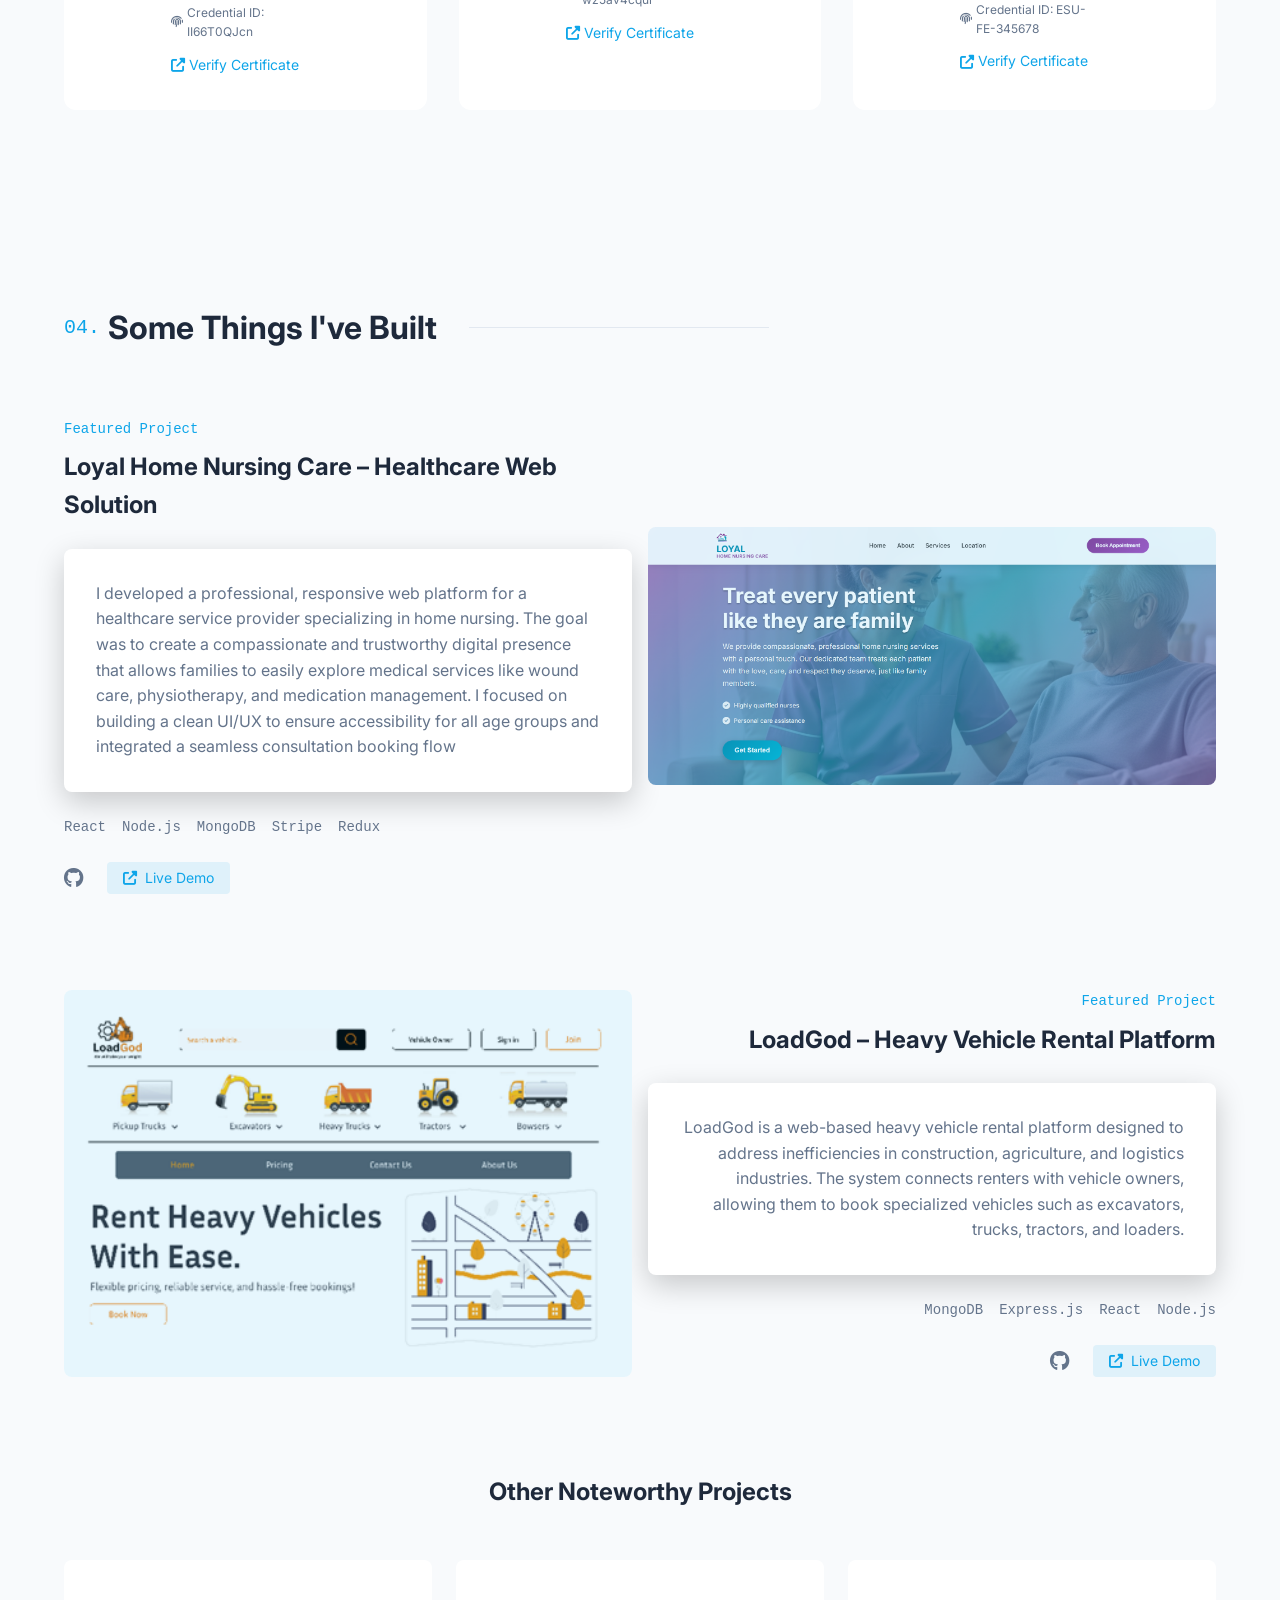
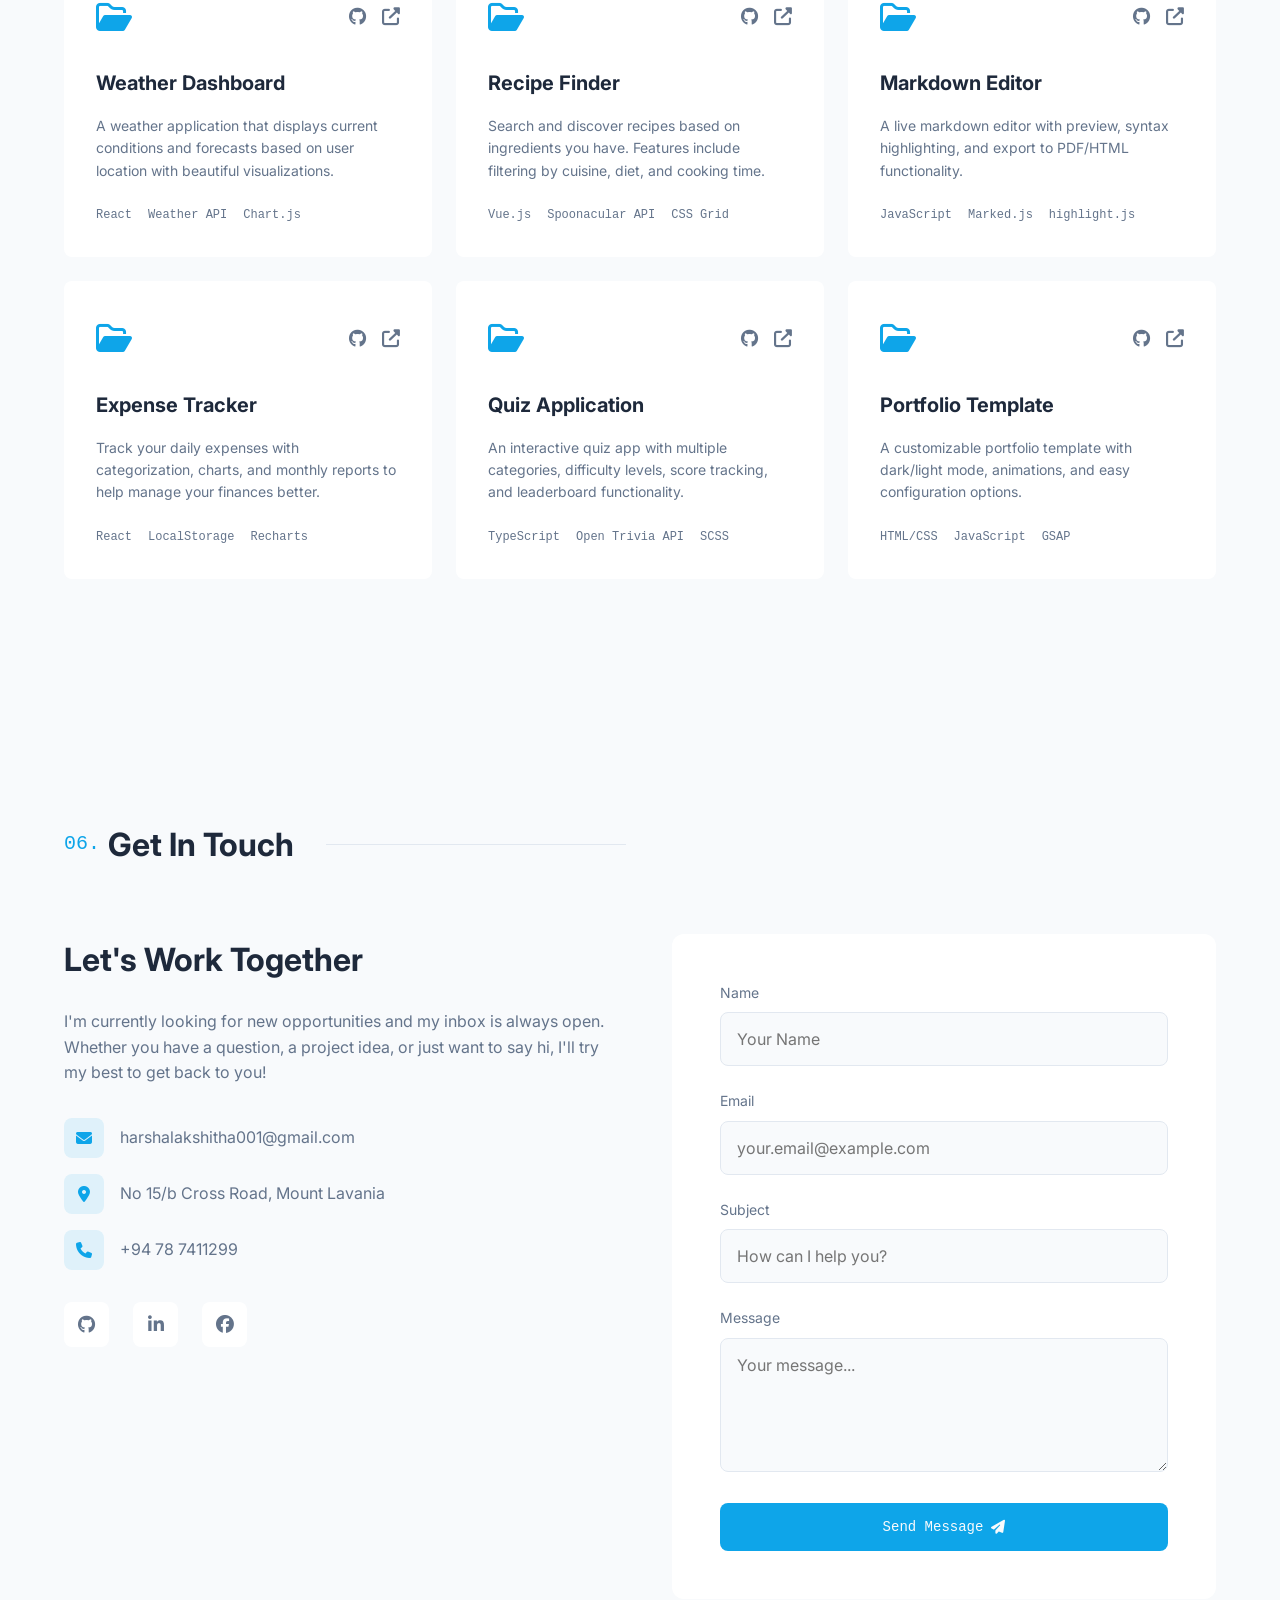
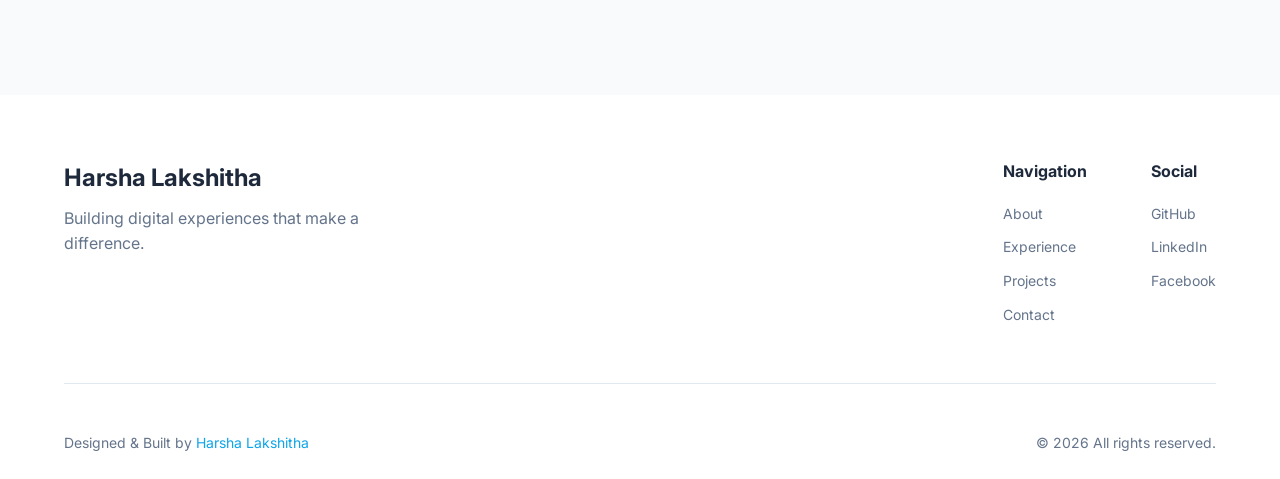
==== commit c81dbdc5: "change the about section" ====
--- a/index.html
+++ b/index.html
@@ -154,11 +154,6 @@
                              high-performance web applications. My journey into the world of code started with a curiosity about 
                              how things work on the internet, which led me to graduate from <a href="https://www.esu.lk/" class="inline-link">ESOFT University</a>
                         </p>
-                        <p> 
-                            Currently, I’m part of the Engineering team at <a href="#" class="inline-link">ZenIT</a> , where I specialize in the MERN Stack. 
-                            Having worked across startups and digital agencies, I’ve developed a "pixel-perfect" mindset-ensuring that every line of code translates into a seamless user experience.
-                            
-                        </p>
                         <p>
                             I've had the privilege of working at <a href="#" class="inline-link">a start-up</a>, 
                             <a href="#" class="inline-link">a huge corporation</a>, and 
@@ -186,7 +181,7 @@
                         </div>
                     </div>
                 </div>
-                
+                <br>
                 <!-- Skills Section -->
                 <div class="skills-section fade-in">
                     <h3 class="skills-title">My Skills</h3>
